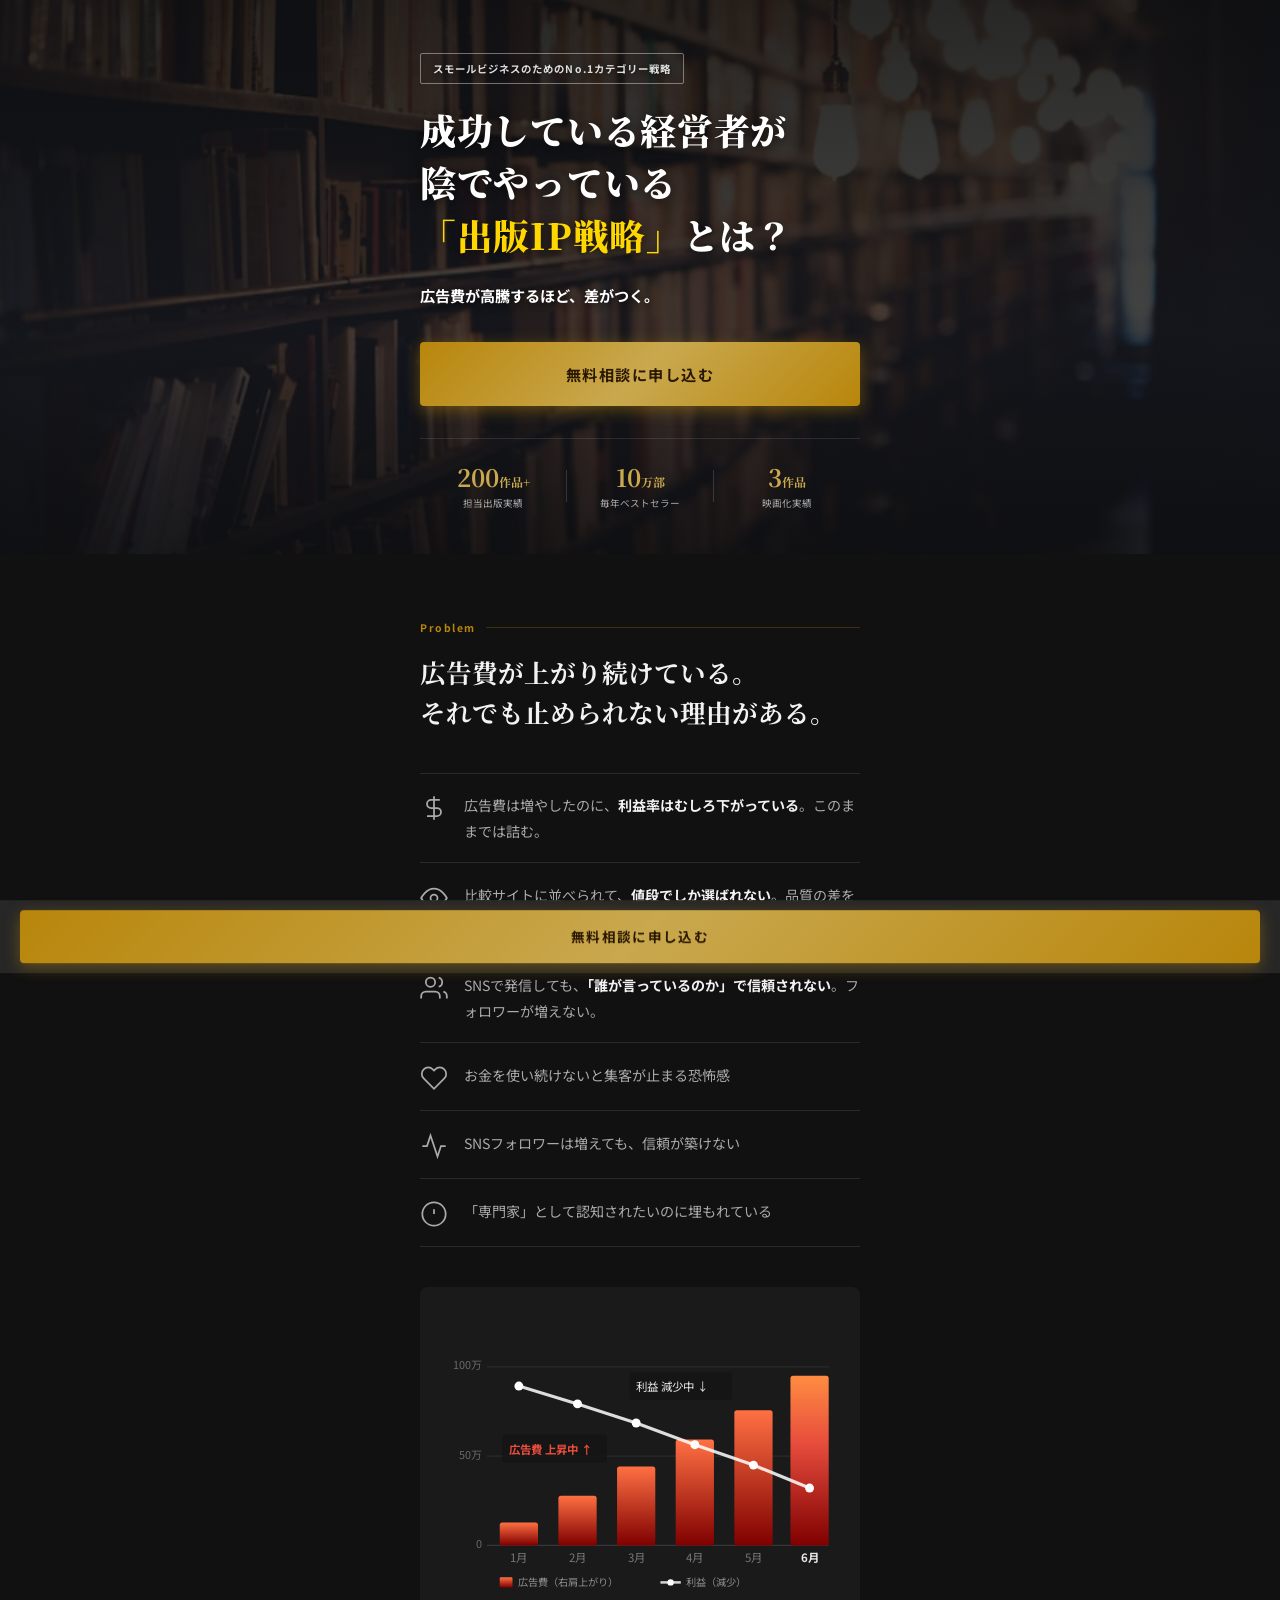
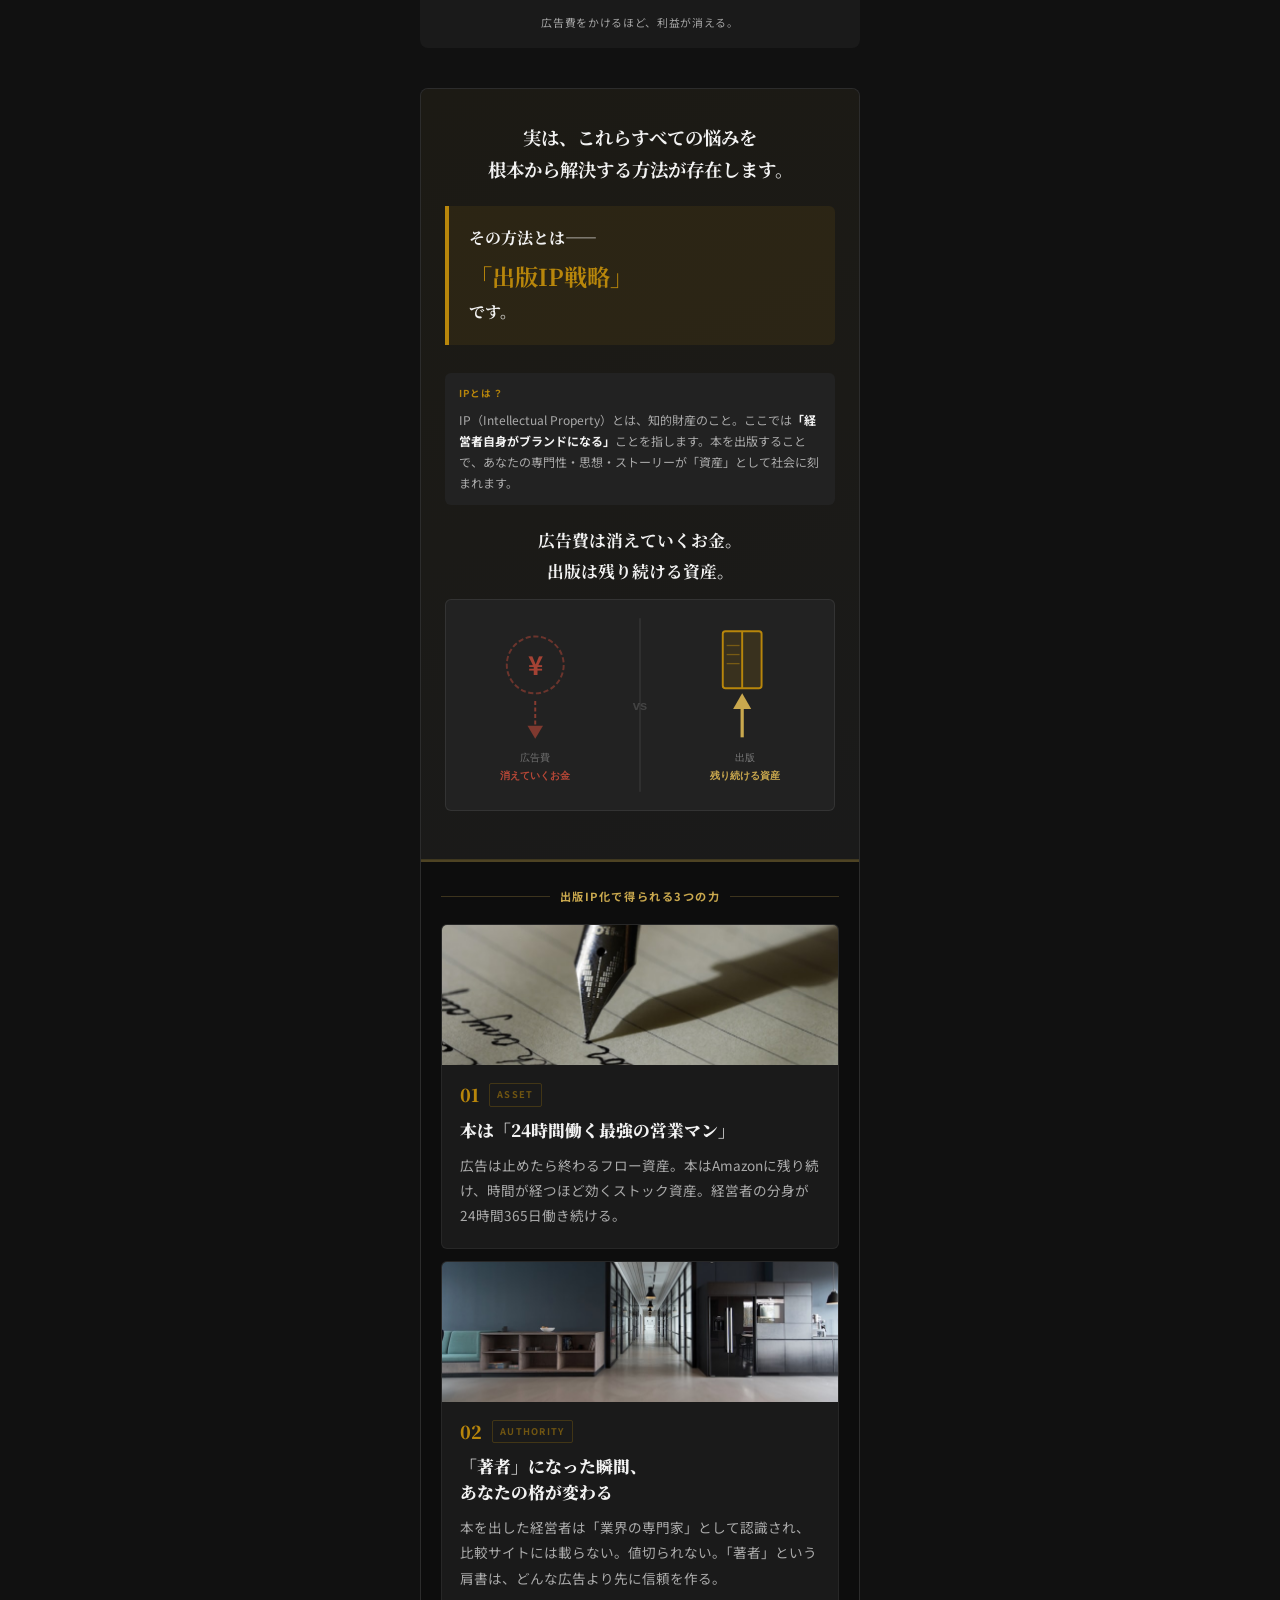
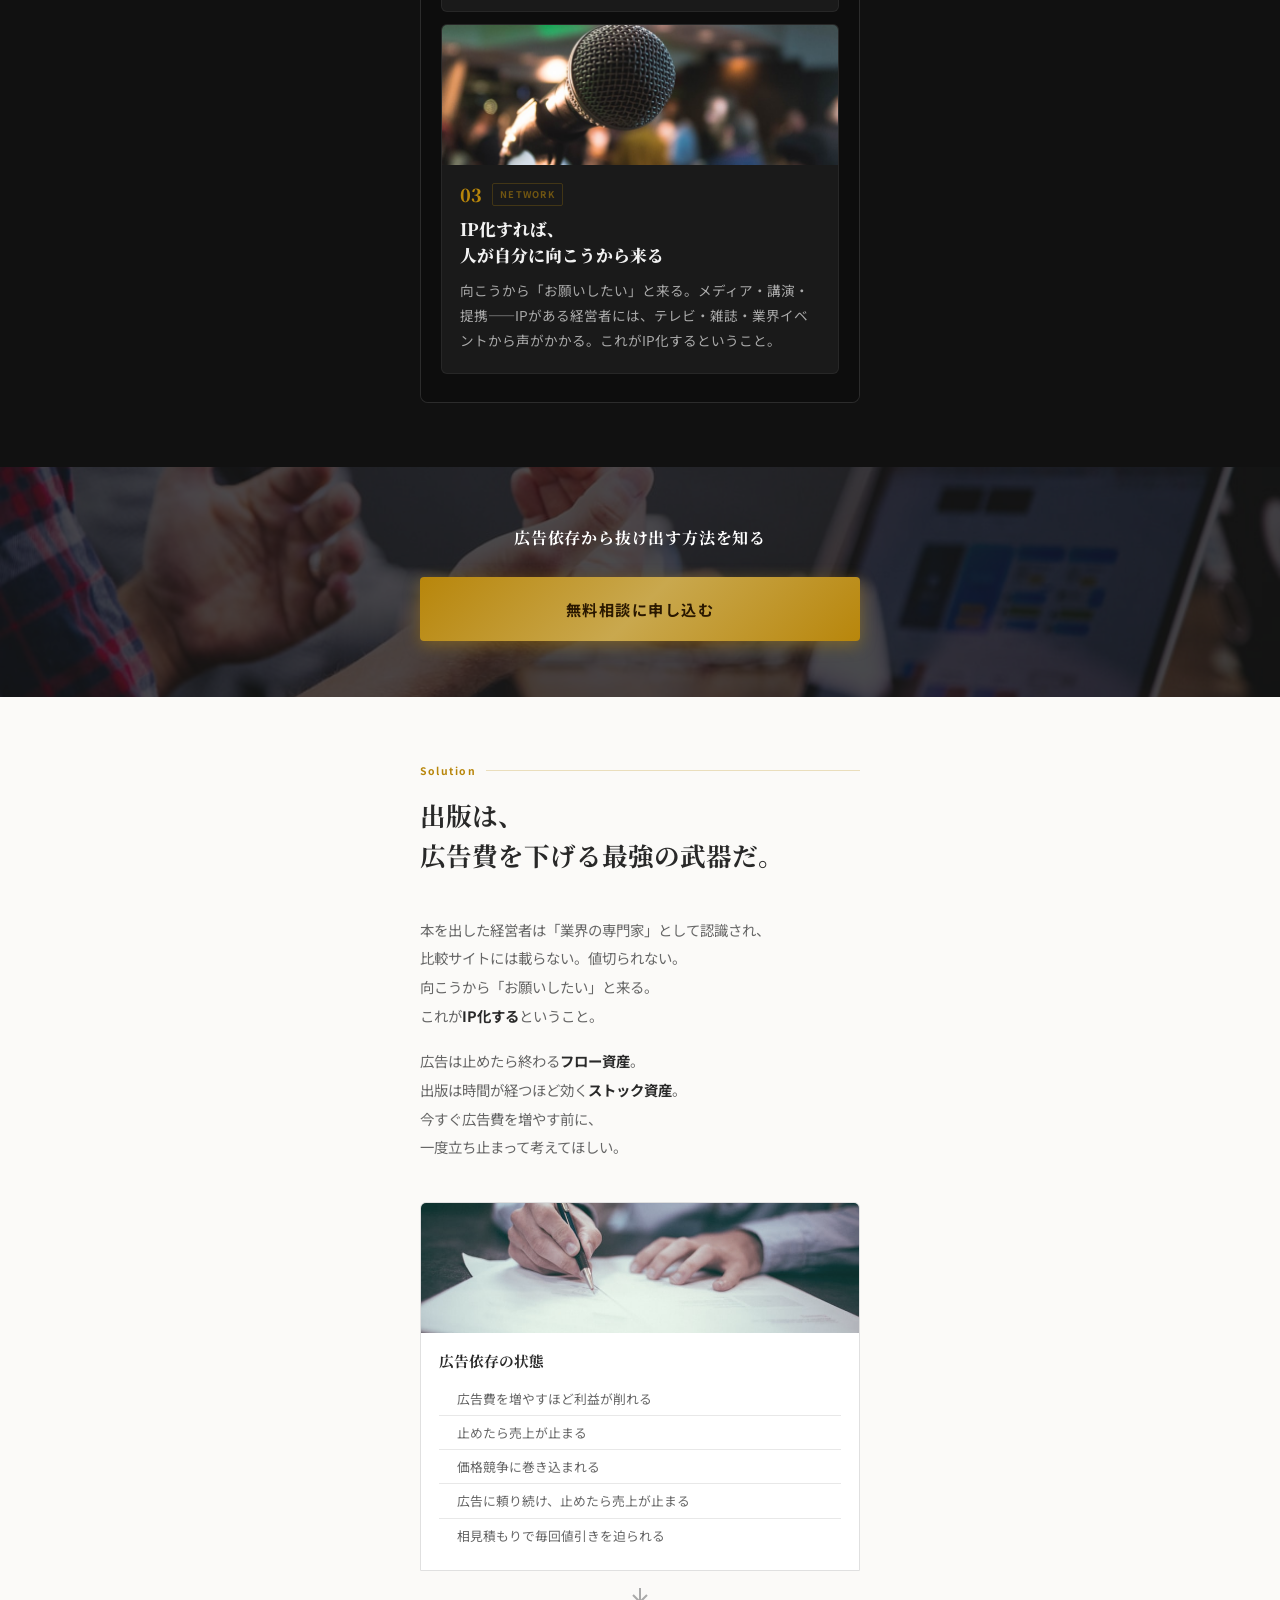
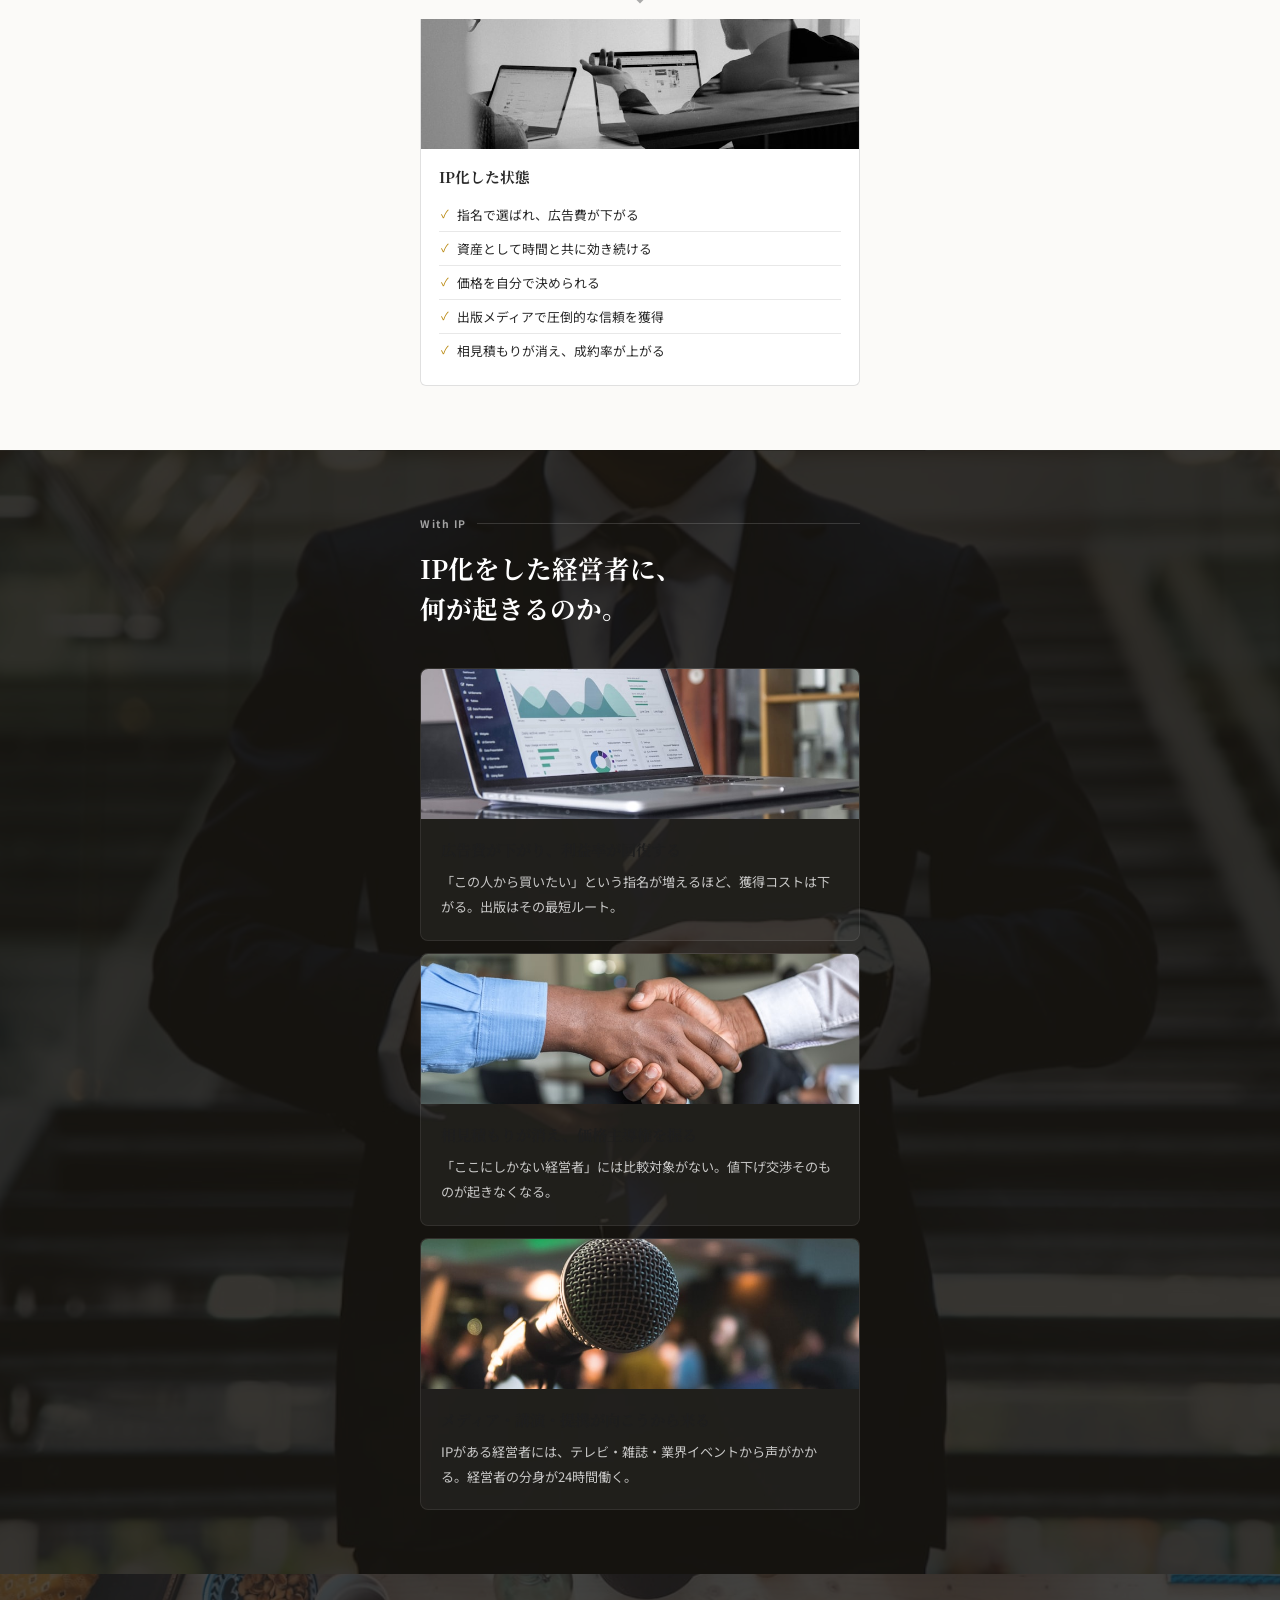
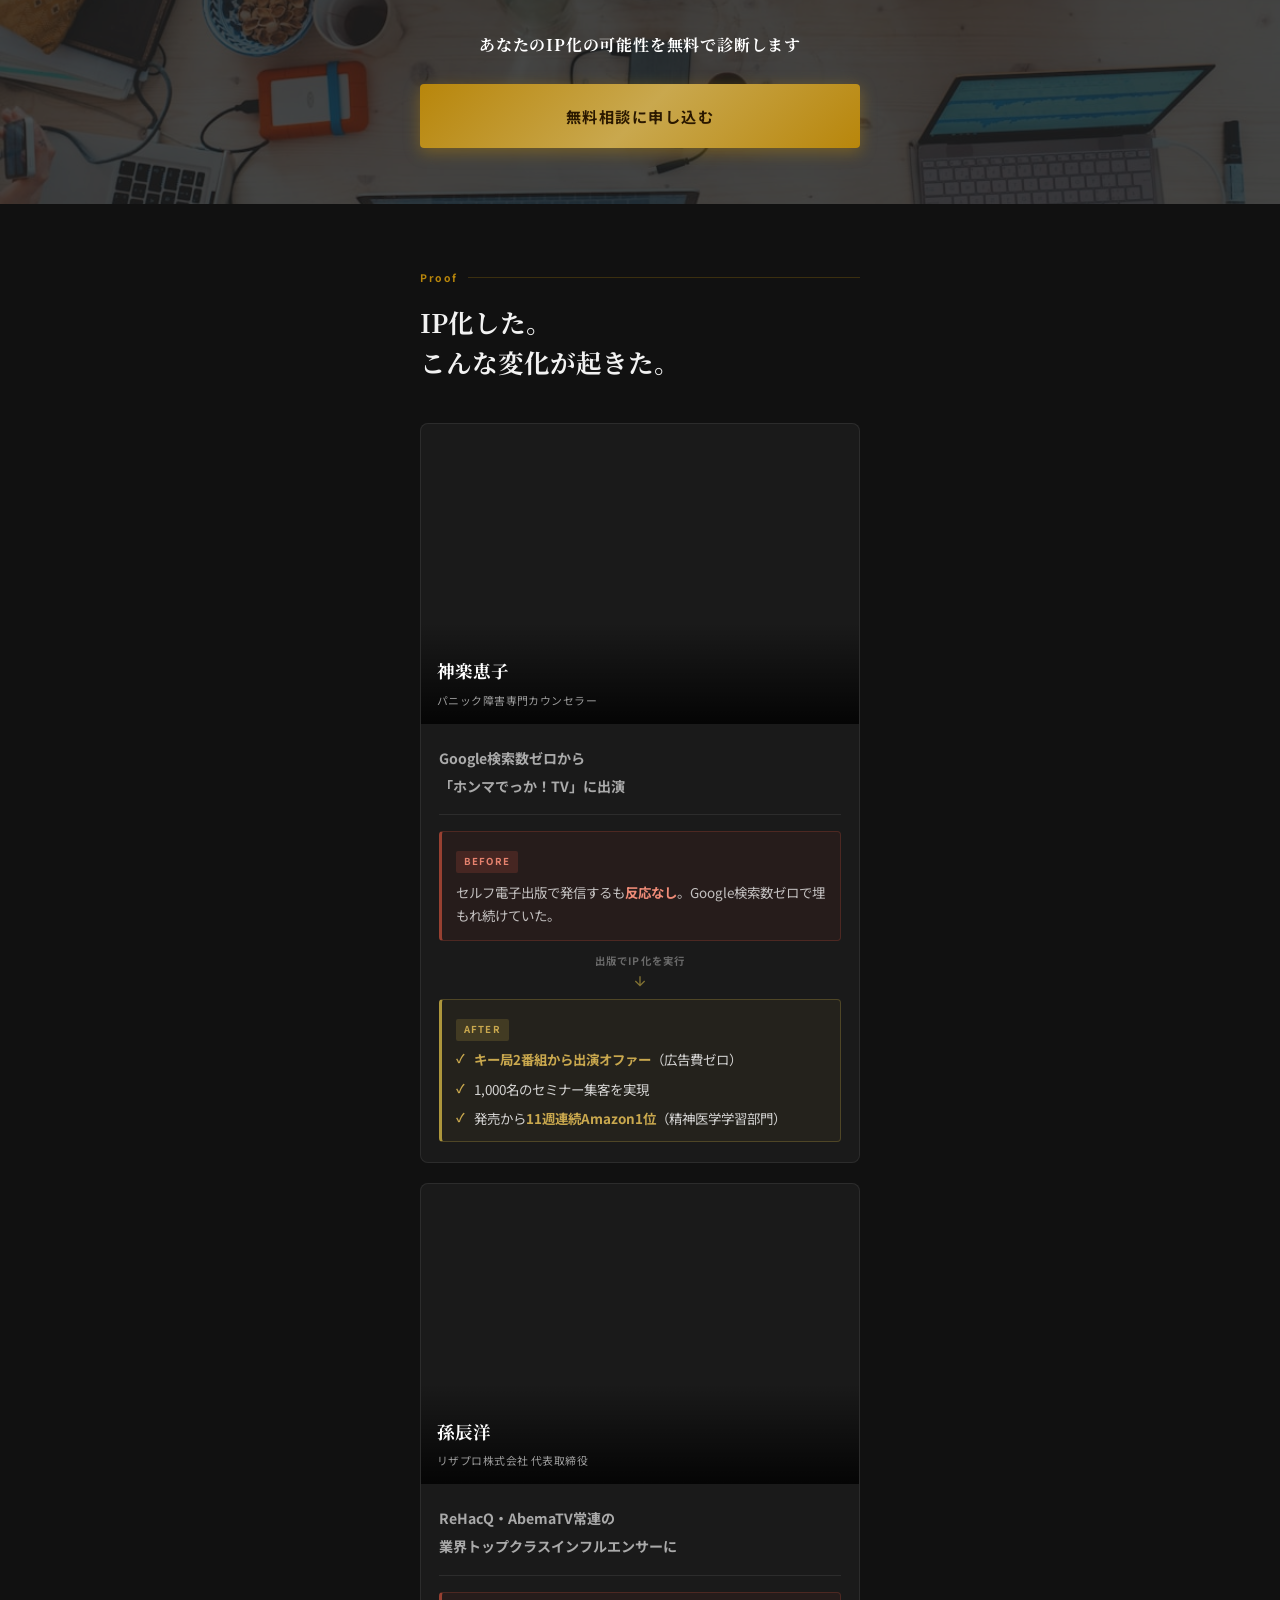
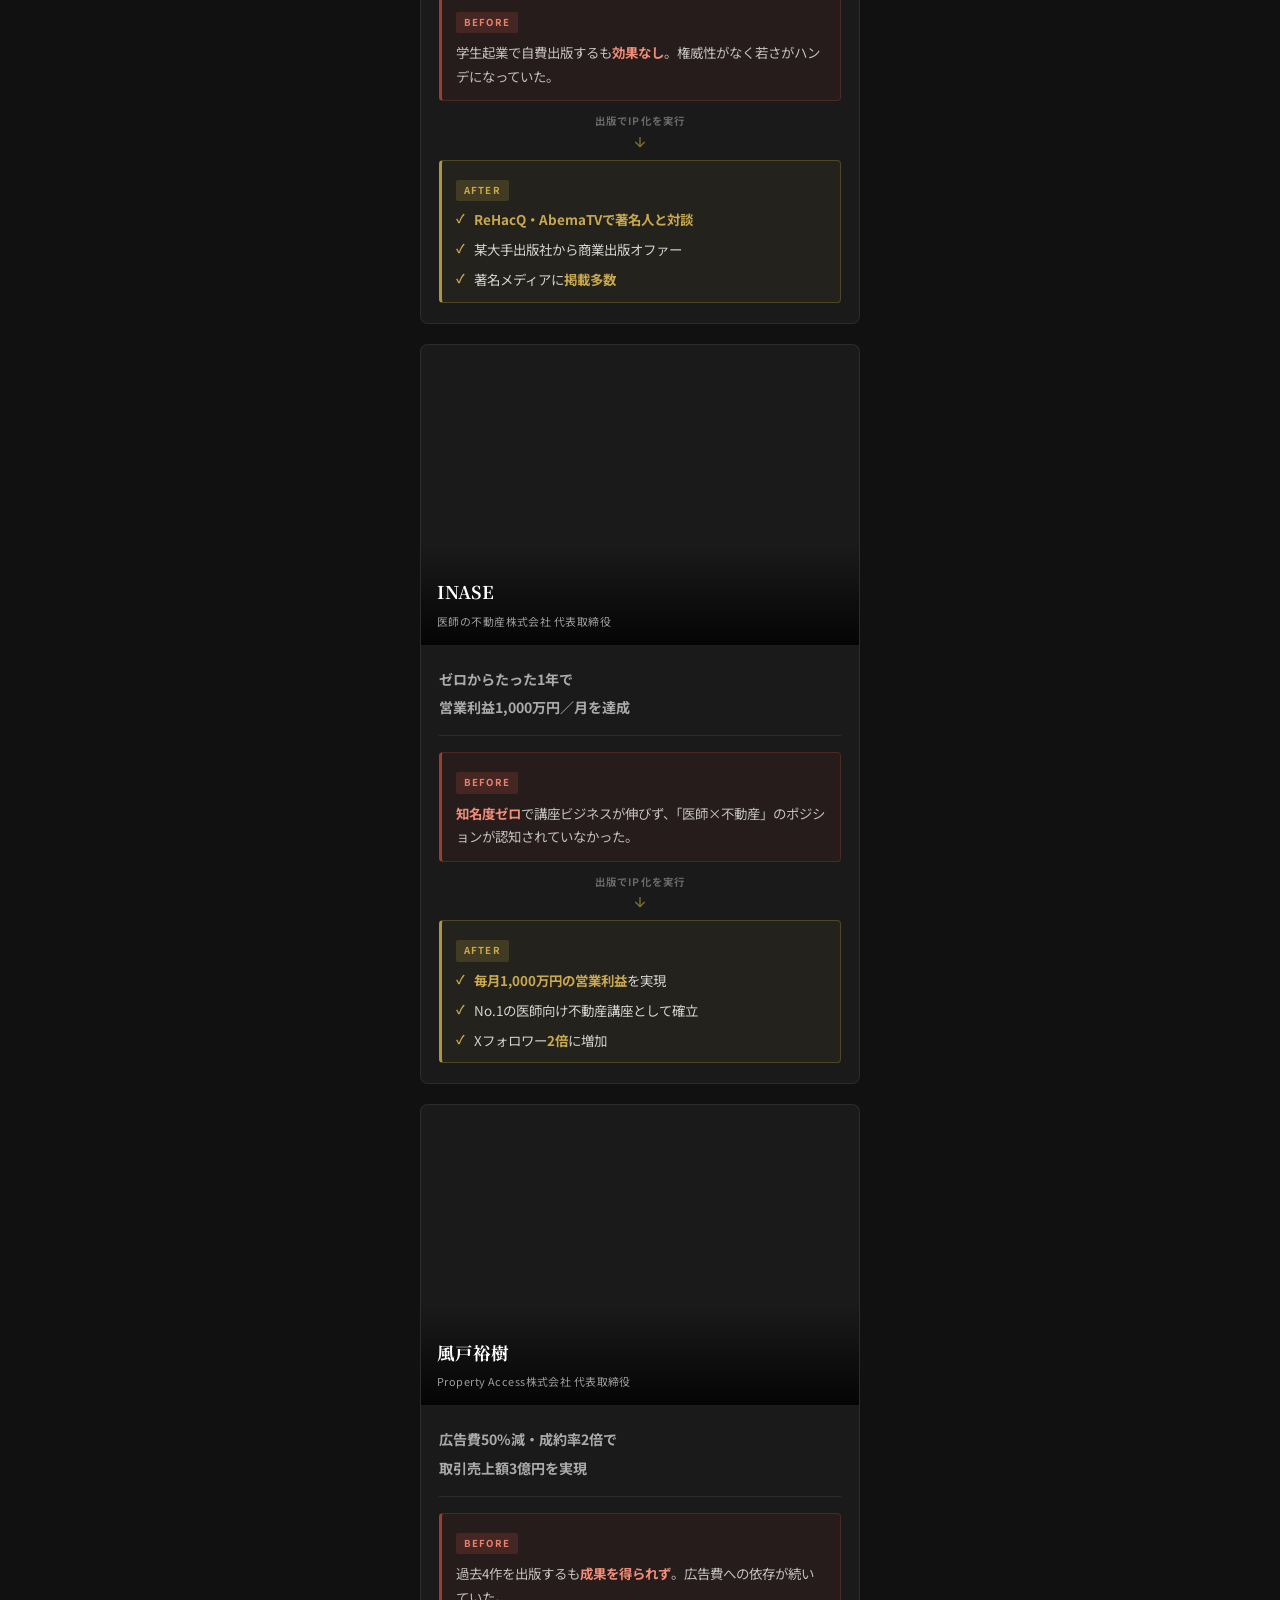
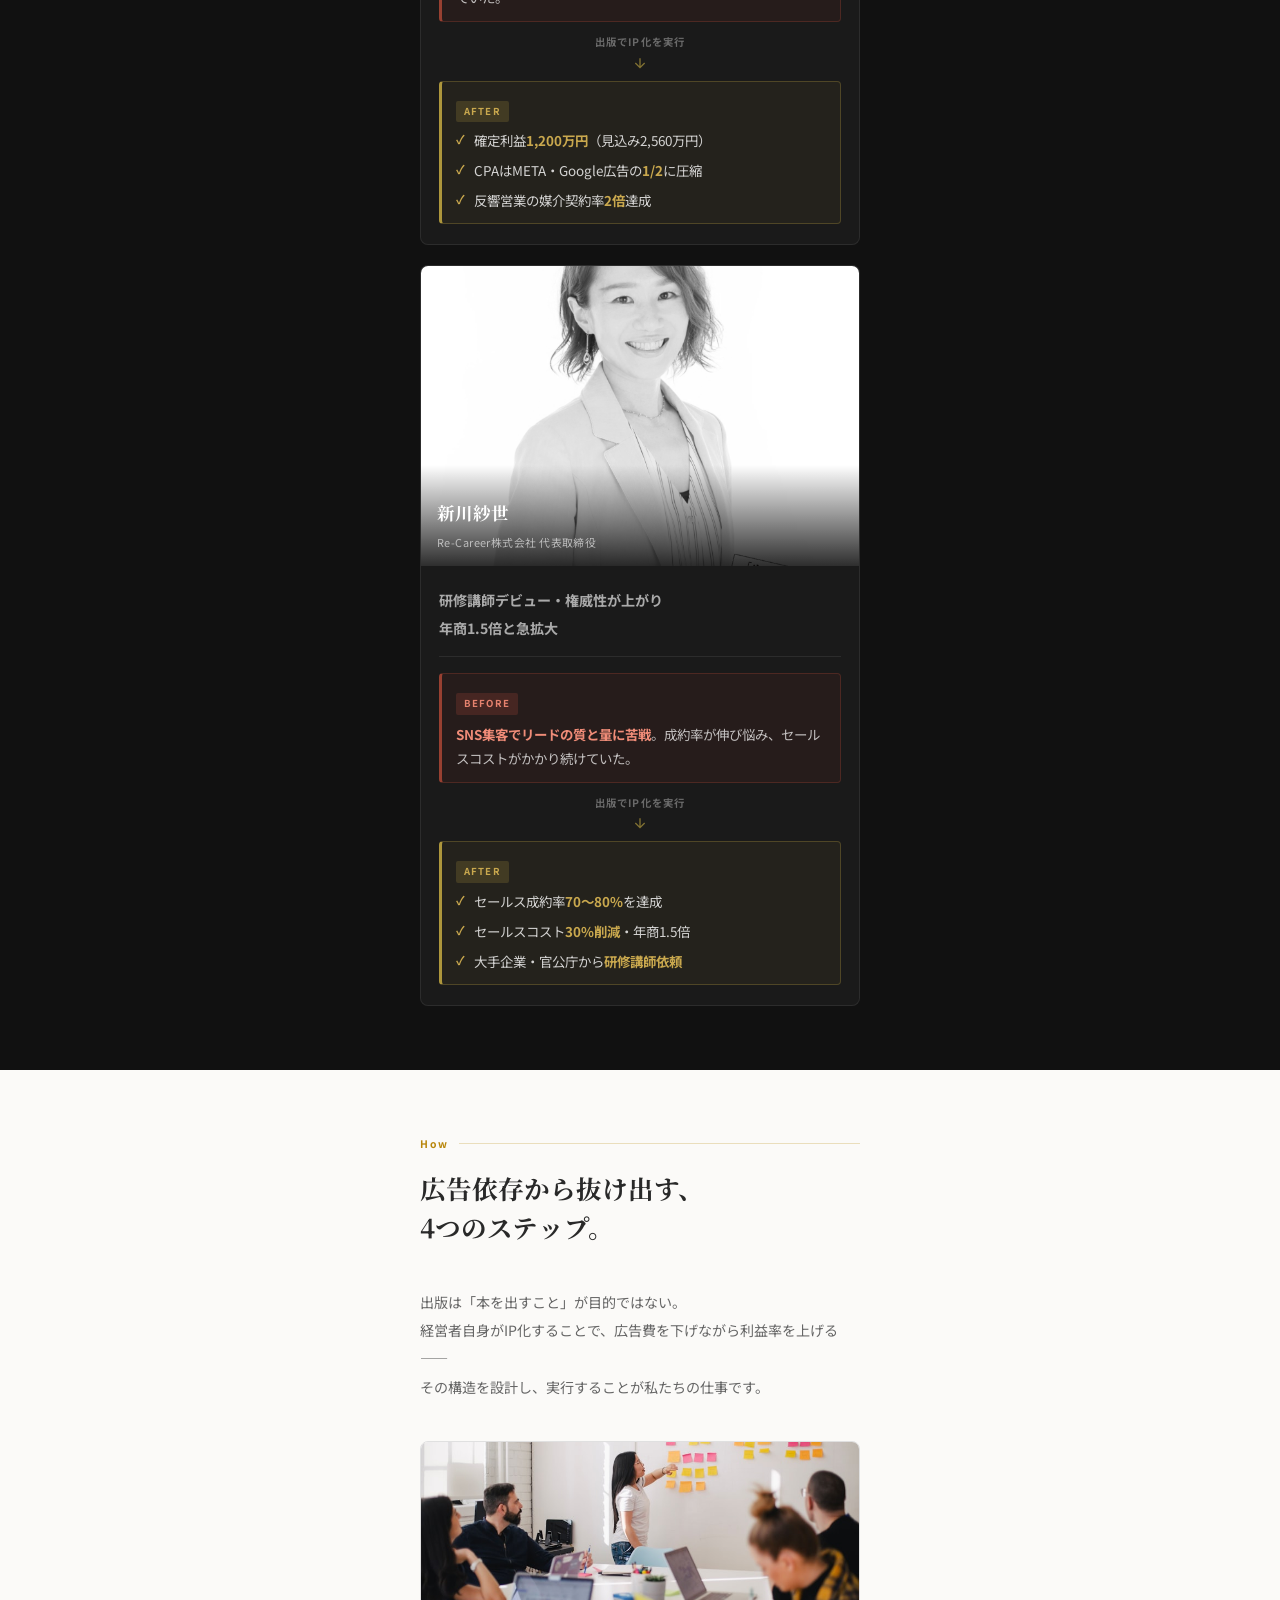
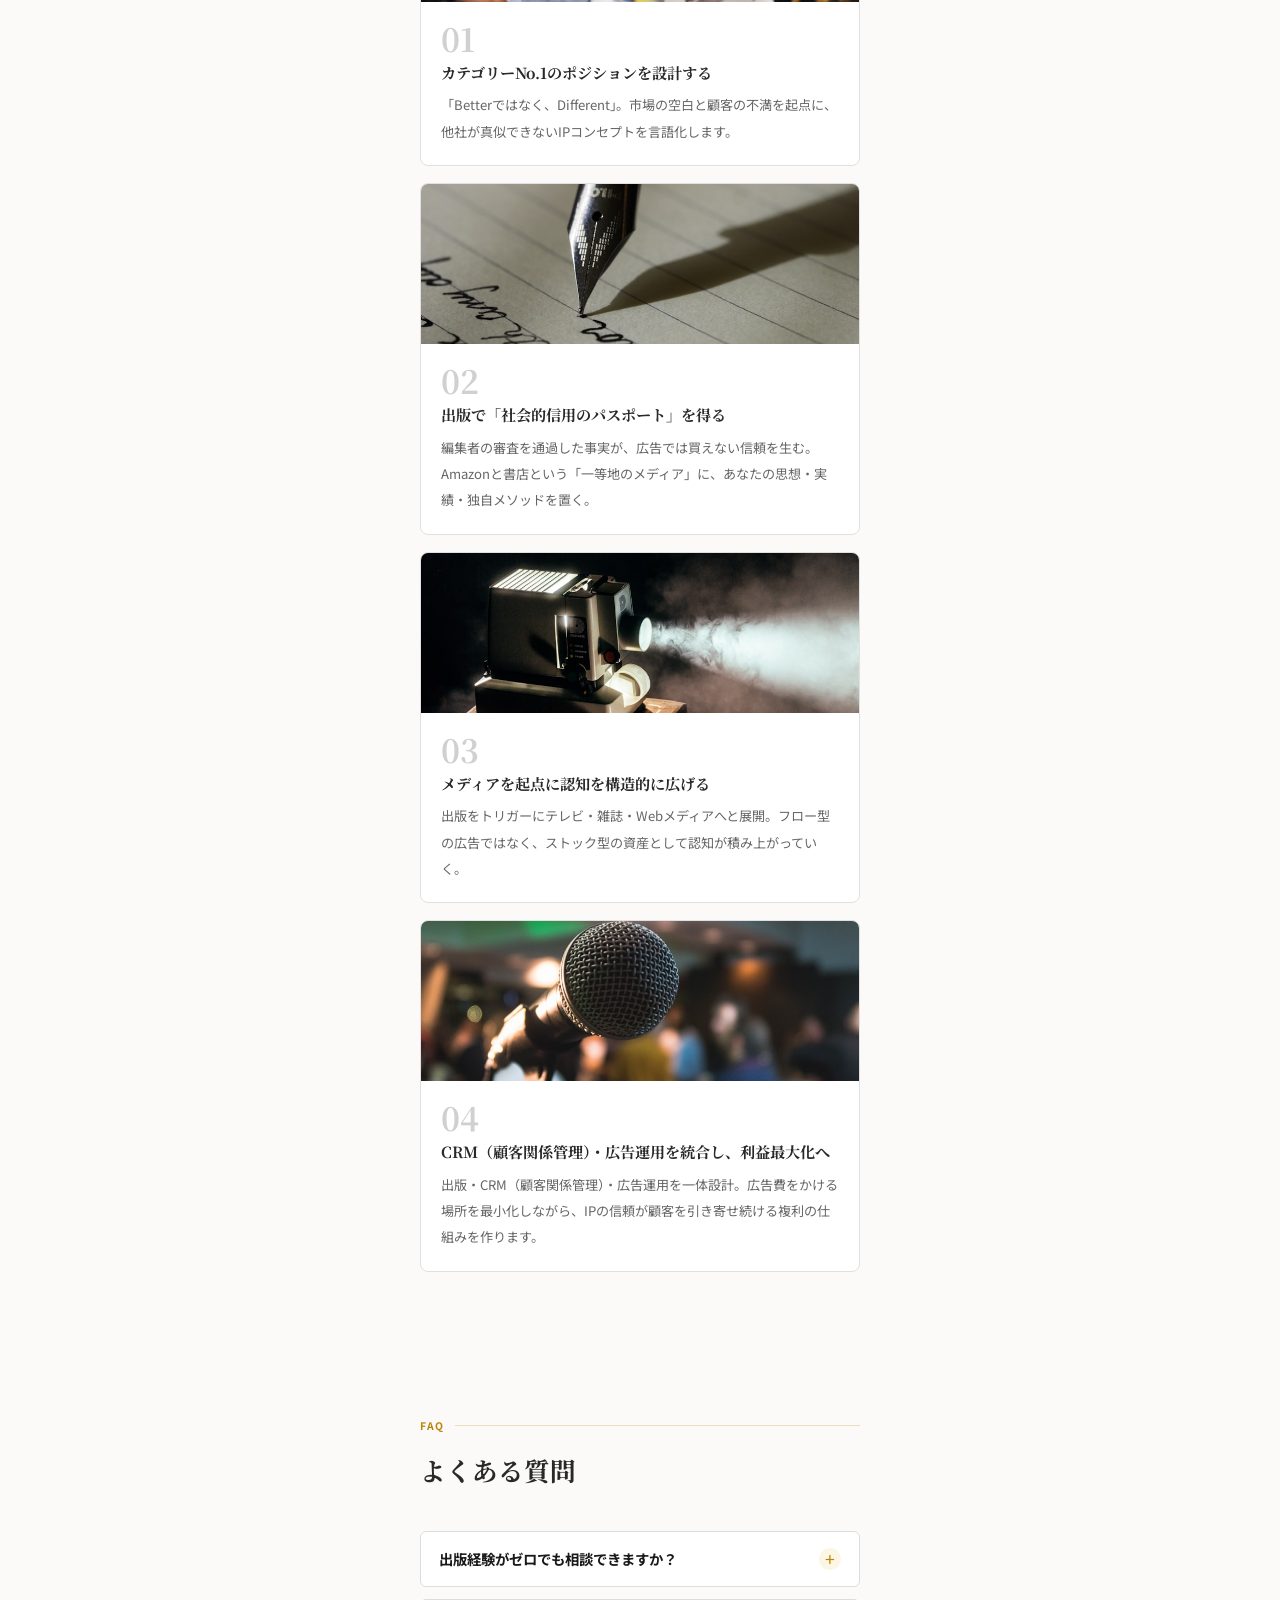
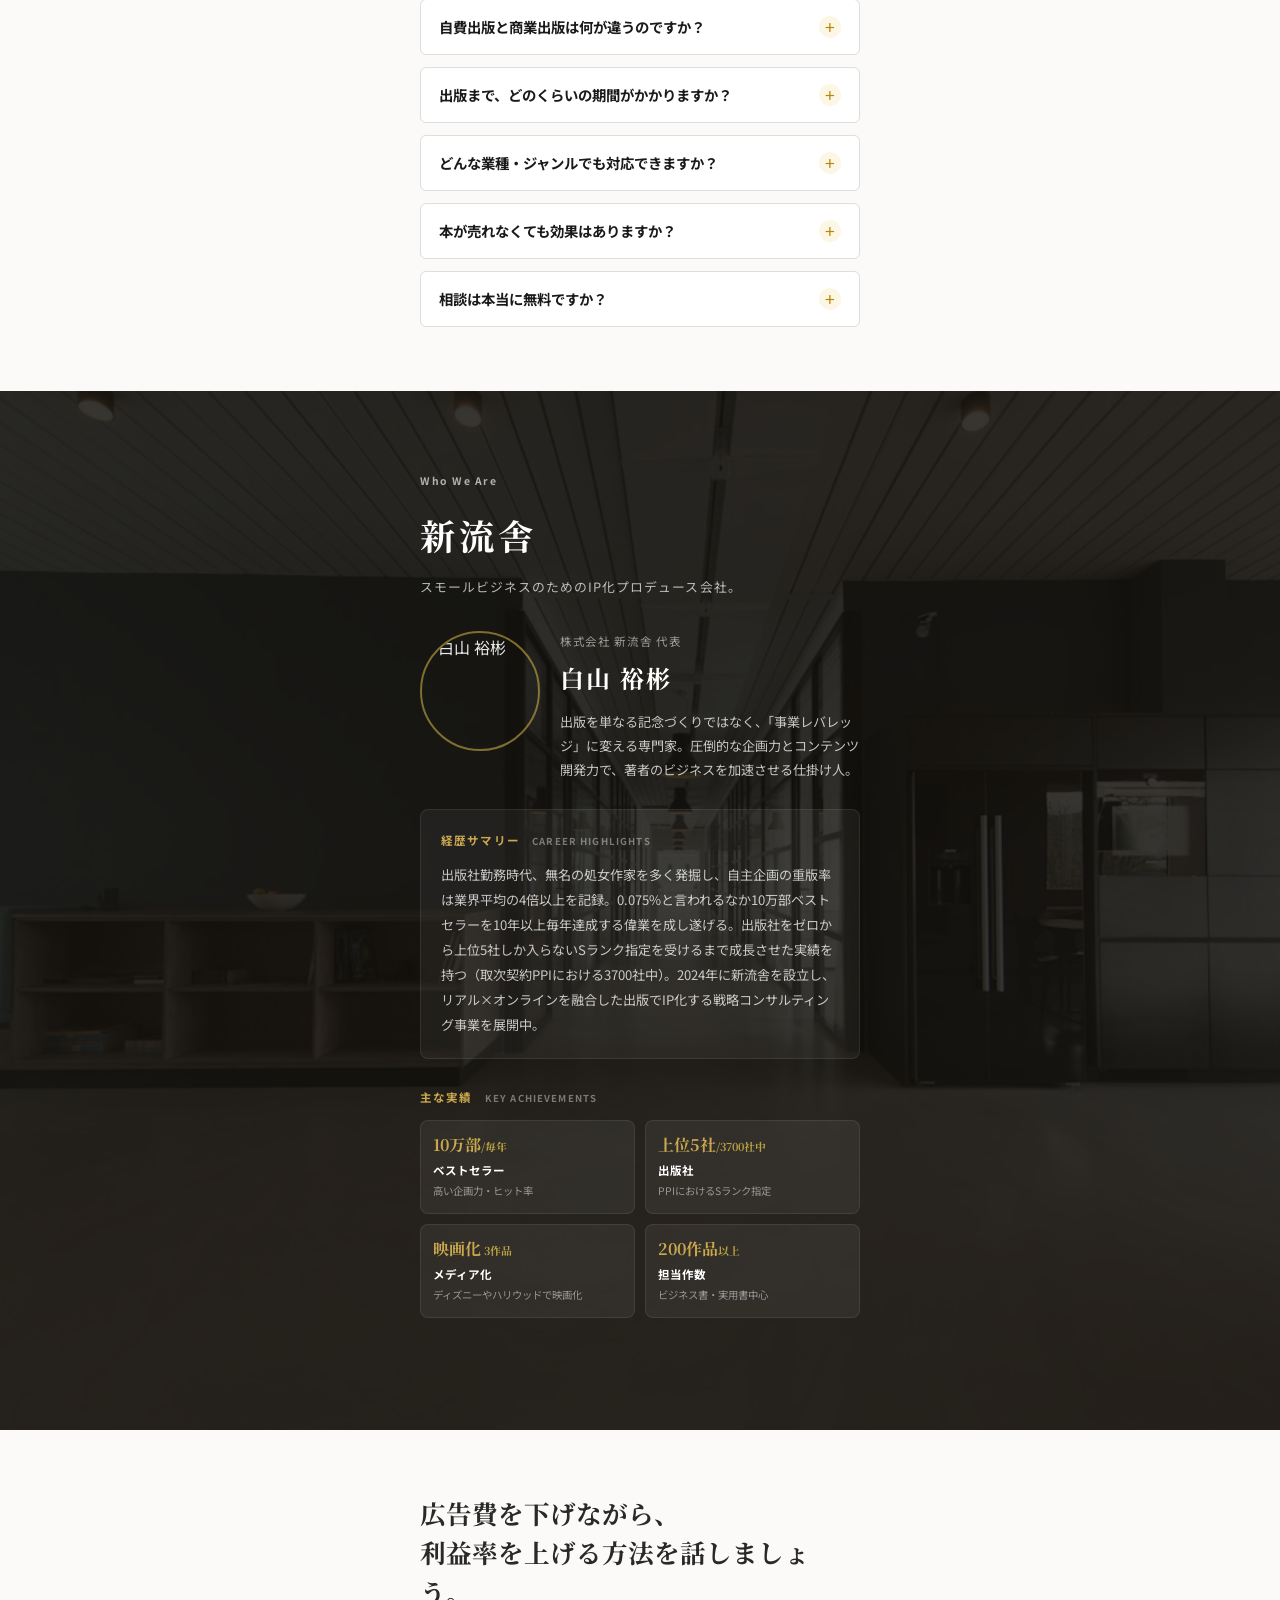
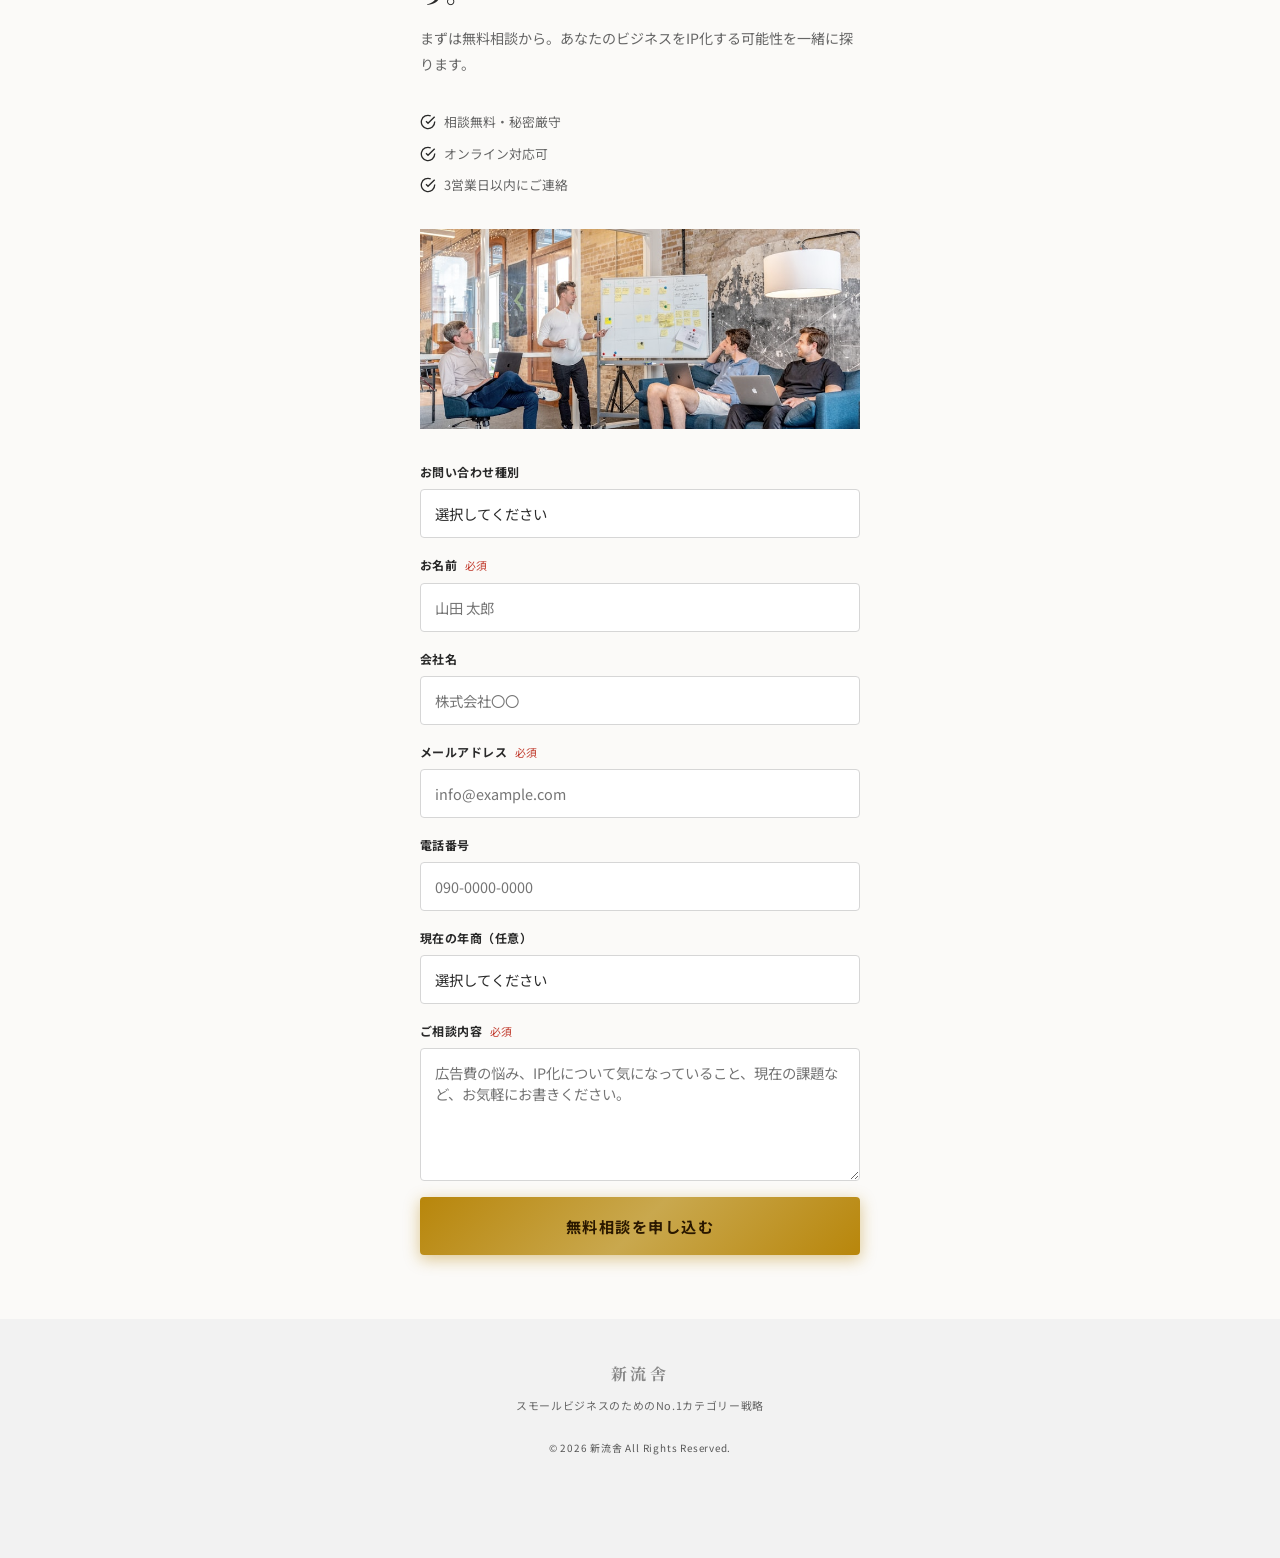
==== v1/index.html @ d8cc9d32 "Fix v1: add as regular files instead of submodule Co-Authored-By: Claude Sonnet 4.6 <noreply@anthrop" ====
<!DOCTYPE html>
<html lang="ja">
<head>
  <meta charset="UTF-8">
  <meta name="viewport" content="width=device-width, initial-scale=1.0">
  <title>広告費に頼らない経営へ。出版でNo.1ポジションを作る。 | 新流舎</title>
  <meta name="description" content="広告費高騰に苦しむ経営者が「指名買い」される仕組みを、出版を起点に構築します。">
  <meta property="og:title" content="広告費をかけるほど、利益が消える。その構造を変える方法があります。">
  <meta property="og:description" content="経営者がIP化すれば、広告に頼らず指名買いされる。出版を起点に広告費を下げながら利益率を上げる方法。">
  <meta property="og:type" content="website">
  <meta property="og:image" content="images/og-image.jpg">
  <meta name="twitter:card" content="summary_large_image">
  <meta name="twitter:title" content="広告費をかけるほど、利益が消える。その構造を変える方法があります。">
  <meta name="twitter:description" content="経営者がIP化すれば、広告に頼らず指名買いされる。出版を起点に広告費を下げながら利益率を上げる方法。">
  <meta name="twitter:image" content="images/og-image.jpg">
  <link rel="icon" type="image/svg+xml" href="favicon.svg">
  <link rel="preconnect" href="https://fonts.googleapis.com">
  <link rel="preconnect" href="https://fonts.gstatic.com" crossorigin>
  <link href="https://fonts.googleapis.com/css2?family=Noto+Serif+JP:wght@400;700;900&family=Noto+Sans+JP:wght@400;500;700&display=swap" rel="stylesheet">
  <link rel="stylesheet" href="style.css">
</head>
<body>

  <!-- ヒーロー -->
  <section class="hero">
    <div class="hero-bg" style="background-image: url('images/hero-side.jpg');"></div>
    <div class="hero-overlay"></div>
    <div class="hero-body">
      <p class="hero-badge">スモールビジネスのためのNo.1カテゴリー戦略</p>
      <h1 class="hero-title">
        成功している経営者が<br>
        陰でやっている<br>
        <span class="hero-accent">「出版IP戦略」</span>とは？
      </h1>
      <p class="hero-sub">
        <span class="hero-sub-accent">広告費が高騰するほど、差がつく。</span>
      </p>
      <a href="#contact" class="btn-cta">無料相談に申し込む</a>
      <div class="hero-stats">
        <div class="hero-stat">
          <span class="hero-stat-num">200<small>作品+</small></span>
          <span class="hero-stat-label">担当出版実績</span>
        </div>
        <div class="hero-stat-divider"></div>
        <div class="hero-stat">
          <span class="hero-stat-num">10<small>万部</small></span>
          <span class="hero-stat-label">毎年ベストセラー</span>
        </div>
        <div class="hero-stat-divider"></div>
        <div class="hero-stat">
          <span class="hero-stat-num">3<small>作品</small></span>
          <span class="hero-stat-label">映画化実績</span>
        </div>
      </div>
    </div>
  </section>

  <!-- 課題 -->
  <section class="section" id="problem">
    <div class="container">
      <p class="section-label">Problem</p>
      <h2 class="section-title">広告費が上がり続けている。<br>それでも止められない理由がある。</h2>
      <div class="problem-list">
        <div class="problem-item">
          <svg width="28" height="28" viewBox="0 0 24 24" fill="none" stroke="currentColor" stroke-width="1.5"><path d="M12 2v20M17 5H9.5a3.5 3.5 0 000 7h5a3.5 3.5 0 010 7H6"/></svg>
          <p>広告費は増やしたのに、<strong>利益率はむしろ下がっている</strong>。このままでは詰む。</p>
        </div>
        <div class="problem-item">
          <svg width="28" height="28" viewBox="0 0 24 24" fill="none" stroke="currentColor" stroke-width="1.5"><path d="M1 12s4-8 11-8 11 8 11 8-4 8-11 8-11-8-11-8z"/><circle cx="12" cy="12" r="3"/></svg>
          <p>比較サイトに並べられて、<strong>値段でしか選ばれない</strong>。品質の差を伝えられない。</p>
        </div>
        <div class="problem-item">
          <svg width="28" height="28" viewBox="0 0 24 24" fill="none" stroke="currentColor" stroke-width="1.5"><path d="M17 21v-2a4 4 0 00-4-4H5a4 4 0 00-4 4v2"/><circle cx="9" cy="7" r="4"/><path d="M23 21v-2a4 4 0 00-3-3.87M16 3.13a4 4 0 010 7.75"/></svg>
          <p>SNSで発信しても、<strong>「誰が言っているのか」で信頼されない</strong>。フォロワーが増えない。</p>
        </div>
        <div class="problem-item">
          <svg width="28" height="28" viewBox="0 0 24 24" fill="none" stroke="currentColor" stroke-width="1.5"><path d="M20.84 4.61a5.5 5.5 0 00-7.78 0L12 5.67l-1.06-1.06a5.5 5.5 0 00-7.78 7.78l1.06 1.06L12 21.23l7.78-7.78 1.06-1.06a5.5 5.5 0 000-7.78z"/></svg>
          <p>お金を使い続けないと集客が止まる恐怖感</p>
        </div>
        <div class="problem-item">
          <svg width="28" height="28" viewBox="0 0 24 24" fill="none" stroke="currentColor" stroke-width="1.5"><polyline points="22 12 18 12 15 21 9 3 6 12 2 12"/></svg>
          <p>SNSフォロワーは増えても、信頼が築けない</p>
        </div>
        <div class="problem-item">
          <svg width="28" height="28" viewBox="0 0 24 24" fill="none" stroke="currentColor" stroke-width="1.5"><circle cx="12" cy="12" r="10"/><line x1="12" y1="8" x2="12" y2="12"/><line x1="12" y1="16" x2="12.01" y2="16"/></svg>
          <p>「専門家」として認知されたいのに埋もれている</p>
        </div>
      </div>

      <!-- バーグラフ（広告費↑ × 利益↓） -->
      <div class="chart-wrap">
        <svg class="chart-svg" viewBox="0 0 320 230" xmlns="http://www.w3.org/2000/svg">
          <defs>
            <linearGradient id="barG" x1="0" y1="0" x2="0" y2="1">
              <stop offset="0%" stop-color="#ff7043"/>
              <stop offset="100%" stop-color="#7f0000"/>
            </linearGradient>
            <linearGradient id="barGpeak" x1="0" y1="0" x2="0" y2="1">
              <stop offset="0%" stop-color="#ff8c42"/>
              <stop offset="40%" stop-color="#e74c3c"/>
              <stop offset="100%" stop-color="#7f0000"/>
            </linearGradient>
            <linearGradient id="flame1" x1="0.5" y1="1" x2="0.5" y2="0">
              <stop offset="0%" stop-color="#CC2200"/>
              <stop offset="50%" stop-color="#FF6600"/>
              <stop offset="100%" stop-color="#FFD700"/>
            </linearGradient>
            <linearGradient id="flame2" x1="0.5" y1="1" x2="0.5" y2="0">
              <stop offset="0%" stop-color="#FF6600"/>
              <stop offset="100%" stop-color="#FFF176"/>
            </linearGradient>
            <marker id="arrowUp" markerWidth="8" markerHeight="8" refX="4" refY="8" orient="auto">
              <path d="M0,8 L4,0 L8,8 Z" fill="#e74c3c"/>
            </marker>
            <marker id="arrowDown" markerWidth="8" markerHeight="8" refX="4" refY="0" orient="auto">
              <path d="M0,0 L4,8 L8,0 Z" fill="rgba(255,255,255,0.85)"/>
            </marker>
          </defs>

          <!-- Y軸ラベル -->
          <text x="36" y="49" text-anchor="end" fill="rgba(255,255,255,0.35)" font-size="8.5">100万</text>
          <text x="36" y="119" text-anchor="end" fill="rgba(255,255,255,0.35)" font-size="8.5">50万</text>
          <text x="36" y="189" text-anchor="end" fill="rgba(255,255,255,0.35)" font-size="8.5">0</text>

          <!-- グリッド線 -->
          <line x1="40" y1="47" x2="308" y2="47" stroke="rgba(255,255,255,0.07)" stroke-width="1"/>
          <line x1="40" y1="117" x2="308" y2="117" stroke="rgba(255,255,255,0.07)" stroke-width="1"/>
          <line x1="40" y1="187" x2="308" y2="187" stroke="rgba(255,255,255,0.12)" stroke-width="1"/>

          <!-- 棒グラフ（広告費・右肩上がり） bar底=187、高さ140 -->
          <!-- 1月: h=18 top=169 -->
          <rect x="50" y="169" width="30" height="18" fill="url(#barG)" rx="2"/>
          <!-- 2月: h=39 top=148 -->
          <rect x="96" y="148" width="30" height="39" fill="url(#barG)" rx="2"/>
          <!-- 3月: h=62 top=125 -->
          <rect x="142" y="125" width="30" height="62" fill="url(#barG)" rx="2"/>
          <!-- 4月: h=83 top=104 -->
          <rect x="188" y="104" width="30" height="83" fill="url(#barG)" rx="2"/>
          <!-- 5月: h=106 top=81 -->
          <rect x="234" y="81" width="30" height="106" fill="url(#barG)" rx="2"/>
          <!-- 6月: h=133 top=54 -->
          <rect x="278" y="54" width="30" height="133" fill="url(#barGpeak)" rx="2"/>

          <!-- 利益折れ線（右肩下がり） -->
          <polyline
            points="65,62 111,76 157,91 203,108 249,124 293,142"
            fill="none" stroke="rgba(255,255,255,0.85)" stroke-width="2.5"
            stroke-linecap="round" stroke-linejoin="round"/>
          <!-- ドット -->
          <circle cx="65"  cy="62"  r="3.5" fill="white"/>
          <circle cx="111" cy="76"  r="3.5" fill="white"/>
          <circle cx="157" cy="91"  r="3.5" fill="white"/>
          <circle cx="203" cy="108" r="3.5" fill="white"/>
          <circle cx="249" cy="124" r="3.5" fill="white"/>
          <circle cx="293" cy="142" r="3.5" fill="white"/>

          <!-- 月ラベル -->
          <text x="65"  y="200" text-anchor="middle" fill="rgba(255,255,255,0.4)" font-size="9">1月</text>
          <text x="111" y="200" text-anchor="middle" fill="rgba(255,255,255,0.4)" font-size="9">2月</text>
          <text x="157" y="200" text-anchor="middle" fill="rgba(255,255,255,0.4)" font-size="9">3月</text>
          <text x="203" y="200" text-anchor="middle" fill="rgba(255,255,255,0.4)" font-size="9">4月</text>
          <text x="249" y="200" text-anchor="middle" fill="rgba(255,255,255,0.4)" font-size="9">5月</text>
          <text x="293" y="200" text-anchor="middle" fill="rgba(255,255,255,0.9)" font-size="9" font-weight="bold">6月</text>

          <!-- 広告費ラベル：1月バー右・利益線の下の余白 -->
          <rect x="52" y="100" width="82" height="22" rx="2" fill="rgba(20,20,20,0.85)"/>
          <text x="57" y="115" fill="#e74c3c" font-size="9" font-weight="bold">広告費 上昇中 ↑</text>

          <!-- 利益ラベル：3〜4月バー上方の余白 -->
          <rect x="152" y="51" width="80" height="22" rx="2" fill="rgba(20,20,20,0.85)"/>
          <text x="157" y="66" fill="rgba(255,255,255,0.9)" font-size="9">利益 減少中 ↓</text>

          <!-- レジェンド -->
          <rect x="50" y="212" width="10" height="8" fill="url(#barG)" rx="1"/>
          <text x="64" y="219" fill="rgba(255,255,255,0.5)" font-size="8">広告費（右肩上がり）</text>
          <line x1="176" y1="216" x2="192" y2="216" stroke="rgba(255,255,255,0.8)" stroke-width="2"/>
          <circle cx="184" cy="216" r="2.5" fill="white"/>
          <text x="196" y="219" fill="rgba(255,255,255,0.5)" font-size="8">利益（減少）</text>
        </svg>
        <p class="chart-caption">広告費をかけるほど、利益が消える。</p>
      </div>

      <div class="insight-box">
        <div class="insight-core-block">
        <p class="insight-highlight">
          実は、これらすべての悩みを<br>
          根本から解決する方法が存在します。
        </p>
        <p class="insight-answer">
          その方法とは——<br>
          <strong>「出版IP戦略」</strong>です。
        </p>
        <div class="ip-definition">
          <p class="ip-definition-label">IPとは？</p>
          <p class="ip-definition-text">IP（Intellectual Property）とは、知的財産のこと。ここでは<strong>「経営者自身がブランドになる」</strong>ことを指します。本を出版することで、あなたの専門性・思想・ストーリーが「資産」として社会に刻まれます。</p>
        </div>

        <p class="asset-contrast-text">
          広告費は消えていくお金。<br>出版は残り続ける資産。
        </p>

        <div class="asset-diagram">
          <svg viewBox="0 0 300 150" xmlns="http://www.w3.org/2000/svg">
            <!-- 仕切り線 -->
            <line x1="150" y1="8" x2="150" y2="142" stroke="rgba(255,255,255,0.1)" stroke-width="1"/>

            <!-- 左：広告費 -->
            <circle cx="69" cy="44" r="22" fill="none" stroke="rgba(220,80,60,0.4)" stroke-width="1.5" stroke-dasharray="4 2"/>
            <text x="69" y="52" text-anchor="middle" fill="rgba(220,80,60,0.7)" font-size="20" font-weight="bold">¥</text>
            <line x1="69" y1="72" x2="69" y2="92" stroke="rgba(220,80,60,0.55)" stroke-width="1.5" stroke-dasharray="3 2"/>
            <polygon points="69,101 63,91 75,91" fill="rgba(220,80,60,0.5)"/>
            <text x="69" y="118" text-anchor="middle" fill="rgba(255,255,255,0.35)" font-size="8" font-family="sans-serif">広告費</text>
            <text x="69" y="132" text-anchor="middle" fill="rgba(220,80,60,0.8)" font-size="8" font-weight="bold" font-family="sans-serif">消えていくお金</text>

            <!-- 右：出版 -->
            <rect x="214" y="18" width="30" height="44" rx="2" fill="rgba(184,134,11,0.15)" stroke="#b8860b" stroke-width="1.5"/>
            <line x1="229" y1="18" x2="229" y2="62" stroke="#b8860b" stroke-width="1.5"/>
            <line x1="217" y1="29" x2="227" y2="29" stroke="#b8860b" stroke-width="1" opacity="0.5"/>
            <line x1="217" y1="36" x2="227" y2="36" stroke="#b8860b" stroke-width="1" opacity="0.5"/>
            <line x1="217" y1="43" x2="227" y2="43" stroke="#b8860b" stroke-width="1" opacity="0.5"/>
            <line x1="229" y1="100" x2="229" y2="76" stroke="#c9a84e" stroke-width="2.5"/>
            <polygon points="229,66 222,78 236,78" fill="#c9a84e"/>
            <text x="231" y="118" text-anchor="middle" fill="rgba(255,255,255,0.4)" font-size="8" font-family="sans-serif">出版</text>
            <text x="231" y="132" text-anchor="middle" fill="#c9a84e" font-size="8" font-weight="bold" font-family="sans-serif">残り続ける資産</text>

            <!-- VS -->
            <text x="150" y="79" text-anchor="middle" fill="rgba(255,255,255,0.15)" font-size="10" font-weight="bold" font-family="sans-serif">vs</text>
          </svg>
        </div>
        </div><!-- /insight-core-block -->

        <!-- ASSET / AUTHORITY / NETWORK -->
        <div class="ip-benefits-wrap">
          <p class="ip-benefits-label">出版IP化で得られる3つの力</p>
        <div class="ip-benefits">

          <div class="ip-benefit-item">
            <div class="ip-benefit-img" style="background-image: url('images/book-writing.jpg');"></div>
            <div class="ip-benefit-body">
              <div class="ip-benefit-header">
                <span class="ip-benefit-num">01</span>
                <span class="ip-benefit-tag">ASSET</span>
              </div>
              <h3 class="ip-benefit-title">本は「24時間働く最強の営業マン」</h3>
              <p class="ip-benefit-text">広告は止めたら終わるフロー資産。本はAmazonに残り続け、時間が経つほど効くストック資産。経営者の分身が24時間365日働き続ける。</p>
            </div>
          </div>

          <div class="ip-benefit-item">
            <div class="ip-benefit-img" style="background-image: url('images/business.jpg');"></div>
            <div class="ip-benefit-body">
              <div class="ip-benefit-header">
                <span class="ip-benefit-num">02</span>
                <span class="ip-benefit-tag">AUTHORITY</span>
              </div>
              <h3 class="ip-benefit-title">「著者」になった瞬間、<br>あなたの格が変わる</h3>
              <p class="ip-benefit-text">本を出した経営者は「業界の専門家」として認識され、比較サイトには載らない。値切られない。「著者」という肩書は、どんな広告より先に信頼を作る。</p>
            </div>
          </div>

          <div class="ip-benefit-item">
            <div class="ip-benefit-img" style="background-image: url('images/stage-speaker.jpg');"></div>
            <div class="ip-benefit-body">
              <div class="ip-benefit-header">
                <span class="ip-benefit-num">03</span>
                <span class="ip-benefit-tag">NETWORK</span>
              </div>
              <h3 class="ip-benefit-title">IP化すれば、<br>人が自分に向こうから来る</h3>
              <p class="ip-benefit-text">向こうから「お願いしたい」と来る。メディア・講演・提携——IPがある経営者には、テレビ・雑誌・業界イベントから声がかかる。これがIP化するということ。</p>
            </div>
          </div>

        </div>
        </div><!-- /ip-benefits-wrap -->
      </div>
    </div>
  </section>

  <!-- 中間CTA -->
  <section class="mid-cta" style="background-image: url('images/cta-bg1.jpg');">
    <div class="mid-cta-overlay"></div>
    <div class="container mid-cta-inner">
      <p class="mid-cta-text">広告依存から抜け出す方法を知る</p>
      <a href="#contact" class="btn-cta">無料相談に申し込む</a>
    </div>
  </section>

  <!-- 解決策 -->
  <section class="section section-light" id="solution">
    <div class="container">
      <p class="section-label">Solution</p>
      <h2 class="section-title">出版は、<br>広告費を下げる最強の武器だ。</h2>
      <div class="solution-text">
<p>本を出した経営者は「業界の専門家」として認識され、<br>比較サイトには載らない。値切られない。<br>向こうから「お願いしたい」と来る。<br>これが<strong>IP化する</strong>ということ。</p>
        <p>広告は止めたら終わる<strong>フロー資産</strong>。<br>出版は時間が経つほど効く<strong>ストック資産</strong>。<br>今すぐ広告費を増やす前に、<br>一度立ち止まって考えてほしい。</p>
      </div>
      <div class="comparison">
        <div class="comparison-col comparison-col-before">
          <div class="comparison-photo" style="background-image: url('images/comparison-before.jpg');"></div>
          <h4>広告依存の状態</h4>
          <ul>
            <li>広告費を増やすほど利益が削れる</li>
            <li>止めたら売上が止まる</li>
            <li>価格競争に巻き込まれる</li>
            <li>広告に頼り続け、止めたら売上が止まる</li>
            <li>相見積もりで毎回値引きを迫られる</li>
          </ul>
        </div>
        <div class="comparison-arrow">
          <svg width="24" height="24" viewBox="0 0 24 24" fill="none" stroke="currentColor" stroke-width="2"><path d="M12 5v14M5 12l7 7 7-7"/></svg>
        </div>
        <div class="comparison-col comparison-col-after">
          <div class="comparison-photo" style="background-image: url('images/comparison-after.jpg');"></div>
          <h4>IP化した状態</h4>
          <ul>
            <li>指名で選ばれ、広告費が下がる</li>
            <li>資産として時間と共に効き続ける</li>
            <li>価格を自分で決められる</li>
            <li>出版メディアで圧倒的な信頼を獲得</li>
            <li>相見積もりが消え、成約率が上がる</li>
          </ul>
        </div>
      </div>
    </div>
  </section>


  <!-- 未来像 -->
  <section class="section section-dark" id="future" style="background-image: url('images/future-bg.jpg');">
    <div class="section-dark-overlay"></div>
    <div class="container">
      <p class="section-label section-label-light">With IP</p>
      <h2 class="section-title section-title-light">IP化をした経営者に、<br>何が起きるのか。</h2>
      <div class="future-list">
        <div class="future-card">
          <div class="future-card-img" style="background-image: url('images/chart-growth.jpg');"></div>
          <div class="future-card-body">
            <h3>広告費が下がり、利益率が回復する</h3>
            <p>「この人から買いたい」という指名が増えるほど、獲得コストは下がる。出版はその最短ルート。</p>
          </div>
        </div>
        <div class="future-card">
          <div class="future-card-img" style="background-image: url('images/handshake.jpg');"></div>
          <div class="future-card-body">
            <h3>相見積もりが消え、価格主導権を握る</h3>
            <p>「ここにしかない経営者」には比較対象がない。値下げ交渉そのものが起きなくなる。</p>
          </div>
        </div>
        <div class="future-card">
          <div class="future-card-img" style="background-image: url('images/stage-speaker.jpg');"></div>
          <div class="future-card-body">
            <h3>メディア・講演・提携が向こうから来る</h3>
            <p>IPがある経営者には、テレビ・雑誌・業界イベントから声がかかる。経営者の分身が24時間働く。</p>
          </div>
        </div>
      </div>
    </div>
  </section>

  <!-- 中間CTA -->
  <section class="mid-cta" style="background-image: url('images/message-bg.jpg');">
    <div class="mid-cta-overlay"></div>
    <div class="container mid-cta-inner">
      <p class="mid-cta-text">あなたのIP化の可能性を無料で診断します</p>
      <a href="#contact" class="btn-cta">無料相談に申し込む</a>
    </div>
  </section>

  <!-- 実例 -->
  <section class="section" id="proof">
    <div class="container">
      <p class="section-label">Proof</p>
      <h2 class="section-title">IP化した。<br>こんな変化が起きた。</h2>

      <!-- Case 1: 神楽恵子 -->
      <div class="proof-card">
        <div class="proof-photo-wrap">
          <div class="proof-photo" style="background-image: url('images/kagura.png');"></div>
          <div class="proof-name">
            <p class="proof-name-text">神楽恵子</p>
            <p class="proof-name-role">パニック障害専門カウンセラー</p>
          </div>
        </div>
        <div class="proof-body">
          <p class="proof-headline">Google検索数ゼロから<br>「ホンマでっか！TV」に出演</p>
          <div class="proof-before-block">
            <span class="proof-ba-tag proof-ba-before">BEFORE</span>
            <p>セルフ電子出版で発信するも<strong>反応なし</strong>。Google検索数ゼロで埋もれ続けていた。</p>
          </div>
          <div class="proof-arrow">
            <span>出版でIP化を実行</span>
            <svg width="16" height="16" viewBox="0 0 24 24" fill="none" stroke="currentColor" stroke-width="2"><path d="M12 5v14M5 12l7 7 7-7"/></svg>
          </div>
          <div class="proof-after-block">
            <span class="proof-ba-tag proof-ba-after">AFTER</span>
            <ul class="proof-after-list">
              <li><strong>キー局2番組から出演オファー</strong>（広告費ゼロ）</li>
              <li>1,000名のセミナー集客を実現</li>
              <li>発売から<strong>11週連続Amazon1位</strong>（精神医学学習部門）</li>
            </ul>
          </div>
        </div>
      </div>

      <!-- Case 2: 孫辰洋 -->
      <div class="proof-card">
        <div class="proof-photo-wrap">
          <div class="proof-photo" style="background-image: url('images/son.png');"></div>
          <div class="proof-name">
            <p class="proof-name-text">孫辰洋</p>
            <p class="proof-name-role">リザプロ株式会社 代表取締役</p>
          </div>
        </div>
        <div class="proof-body">
          <p class="proof-headline">ReHacQ・AbemaTV常連の<br>業界トップクラスインフルエンサーに</p>
          <div class="proof-before-block">
            <span class="proof-ba-tag proof-ba-before">BEFORE</span>
            <p>学生起業で自費出版するも<strong>効果なし</strong>。権威性がなく若さがハンデになっていた。</p>
          </div>
          <div class="proof-arrow">
            <span>出版でIP化を実行</span>
            <svg width="16" height="16" viewBox="0 0 24 24" fill="none" stroke="currentColor" stroke-width="2"><path d="M12 5v14M5 12l7 7 7-7"/></svg>
          </div>
          <div class="proof-after-block">
            <span class="proof-ba-tag proof-ba-after">AFTER</span>
            <ul class="proof-after-list">
              <li><strong>ReHacQ・AbemaTVで著名人と対談</strong></li>
              <li>某大手出版社から商業出版オファー</li>
              <li>著名メディアに<strong>掲載多数</strong></li>
            </ul>
          </div>
        </div>
      </div>

      <!-- Case 3: INASE -->
      <div class="proof-card">
        <div class="proof-photo-wrap">
          <div class="proof-photo" style="background-image: url('images/inase.png');"></div>
          <div class="proof-name">
            <p class="proof-name-text">INASE</p>
            <p class="proof-name-role">医師の不動産株式会社 代表取締役</p>
          </div>
        </div>
        <div class="proof-body">
          <p class="proof-headline">ゼロからたった1年で<br>営業利益1,000万円／月を達成</p>
          <div class="proof-before-block">
            <span class="proof-ba-tag proof-ba-before">BEFORE</span>
            <p><strong>知名度ゼロ</strong>で講座ビジネスが伸びず、「医師×不動産」のポジションが認知されていなかった。</p>
          </div>
          <div class="proof-arrow">
            <span>出版でIP化を実行</span>
            <svg width="16" height="16" viewBox="0 0 24 24" fill="none" stroke="currentColor" stroke-width="2"><path d="M12 5v14M5 12l7 7 7-7"/></svg>
          </div>
          <div class="proof-after-block">
            <span class="proof-ba-tag proof-ba-after">AFTER</span>
            <ul class="proof-after-list">
              <li><strong>毎月1,000万円の営業利益</strong>を実現</li>
              <li>No.1の医師向け不動産講座として確立</li>
              <li>Xフォロワー<strong>2倍</strong>に増加</li>
            </ul>
          </div>
        </div>
      </div>

      <!-- Case 4: 風戸裕樹 -->
      <div class="proof-card">
        <div class="proof-photo-wrap">
          <div class="proof-photo" style="background-image: url('images/kazeto.png'); background-position: center top;"></div>
          <div class="proof-name">
            <p class="proof-name-text">風戸裕樹</p>
            <p class="proof-name-role">Property Access株式会社 代表取締役</p>
          </div>
        </div>
        <div class="proof-body">
          <p class="proof-headline">広告費50%減・成約率2倍で<br>取引売上額3億円を実現</p>
          <div class="proof-before-block">
            <span class="proof-ba-tag proof-ba-before">BEFORE</span>
            <p>過去4作を出版するも<strong>成果を得られず</strong>。広告費への依存が続いていた。</p>
          </div>
          <div class="proof-arrow">
            <span>出版でIP化を実行</span>
            <svg width="16" height="16" viewBox="0 0 24 24" fill="none" stroke="currentColor" stroke-width="2"><path d="M12 5v14M5 12l7 7 7-7"/></svg>
          </div>
          <div class="proof-after-block">
            <span class="proof-ba-tag proof-ba-after">AFTER</span>
            <ul class="proof-after-list">
              <li>確定利益<strong>1,200万円</strong>（見込み2,560万円）</li>
              <li>CPAはMETA・Google広告の<strong>1/2</strong>に圧縮</li>
              <li>反響営業の媒介契約率<strong>2倍</strong>達成</li>
            </ul>
          </div>
        </div>
      </div>

      <!-- Case 5: 新川紗世 -->
      <div class="proof-card">
        <div class="proof-photo-wrap">
          <div class="proof-photo" style="background-image: url('images/arakawa.png'); background-position: center 5%;"></div>
          <div class="proof-name">
            <p class="proof-name-text">新川紗世</p>
            <p class="proof-name-role">Re-Career株式会社 代表取締役</p>
          </div>
        </div>
        <div class="proof-body">
          <p class="proof-headline">研修講師デビュー・権威性が上がり<br>年商1.5倍と急拡大</p>
          <div class="proof-before-block">
            <span class="proof-ba-tag proof-ba-before">BEFORE</span>
            <p><strong>SNS集客でリードの質と量に苦戦</strong>。成約率が伸び悩み、セールスコストがかかり続けていた。</p>
          </div>
          <div class="proof-arrow">
            <span>出版でIP化を実行</span>
            <svg width="16" height="16" viewBox="0 0 24 24" fill="none" stroke="currentColor" stroke-width="2"><path d="M12 5v14M5 12l7 7 7-7"/></svg>
          </div>
          <div class="proof-after-block">
            <span class="proof-ba-tag proof-ba-after">AFTER</span>
            <ul class="proof-after-list">
              <li>セールス成約率<strong>70〜80%</strong>を達成</li>
              <li>セールスコスト<strong>30%削減</strong>・年商1.5倍</li>
              <li>大手企業・官公庁から<strong>研修講師依頼</strong></li>
            </ul>
          </div>
        </div>
      </div>

    </div>
  </section>

  <!-- How -->
  <section class="section section-light" id="how">
    <div class="container">
      <p class="section-label">How</p>
      <h2 class="section-title">広告依存から抜け出す、<br>4つのステップ。</h2>
      <p class="how-intro">
        出版は「本を出すこと」が目的ではない。<br>
        経営者自身がIP化することで、広告費を下げながら利益率を上げる——<br>
        その構造を設計し、実行することが私たちの仕事です。
      </p>
      <div class="how-steps">
        <div class="how-step">
          <div class="how-step-img" style="background-image: url('images/strategy-meeting.jpg');"></div>
          <div class="how-step-body">
            <span class="how-step-num">01</span>
            <h3>カテゴリーNo.1のポジションを設計する</h3>
            <p>「Betterではなく、Different」。市場の空白と顧客の不満を起点に、他社が真似できないIPコンセプトを言語化します。</p>
          </div>
        </div>
        <div class="how-step">
          <div class="how-step-img" style="background-image: url('images/book-writing.jpg');"></div>
          <div class="how-step-body">
            <span class="how-step-num">02</span>
            <h3>出版で「社会的信用のパスポート」を得る</h3>
            <p>編集者の審査を通過した事実が、広告では買えない信頼を生む。Amazonと書店という「一等地のメディア」に、あなたの思想・実績・独自メソッドを置く。</p>
          </div>
        </div>
        <div class="how-step">
          <div class="how-step-img" style="background-image: url('images/tv-studio.jpg');"></div>
          <div class="how-step-body">
            <span class="how-step-num">03</span>
            <h3>メディアを起点に認知を構造的に広げる</h3>
            <p>出版をトリガーにテレビ・雑誌・Webメディアへと展開。フロー型の広告ではなく、ストック型の資産として認知が積み上がっていく。</p>
          </div>
        </div>
        <div class="how-step">
          <div class="how-step-img" style="background-image: url('images/stage-speaker.jpg');"></div>
          <div class="how-step-body">
            <span class="how-step-num">04</span>
            <h3>CRM（顧客関係管理）・広告運用を統合し、利益最大化へ</h3>
            <p>出版・CRM（顧客関係管理）・広告運用を一体設計。広告費をかける場所を最小化しながら、IPの信頼が顧客を引き寄せ続ける複利の仕組みを作ります。</p>
          </div>
        </div>
      </div>
    </div>
  </section>

  <!-- FAQ -->
  <section class="section section-light" id="faq">
    <div class="container">
      <p class="section-label">FAQ</p>
      <h2 class="section-title">よくある質問</h2>

      <div class="faq-list">

        <details class="faq-item">
          <summary class="faq-q">出版経験がゼロでも相談できますか？</summary>
          <div class="faq-a">
            <p>はい、むしろ出版未経験の方がほとんどです。「何を書けばいいかわからない」という段階から一緒に設計します。あなたのビジネス・専門性・ストーリーをもとに、売れるコンセプトを一緒に言語化していきます。</p>
          </div>
        </details>

        <details class="faq-item">
          <summary class="faq-q">自費出版と商業出版は何が違うのですか？</summary>
          <div class="faq-a">
            <p>自費出版は費用を払えば誰でも出版できますが、商業出版は編集者の審査を通過した書籍です。この「第三者のプロに認められた」という事実が権威性を生み、広告では絶対に買えない信頼につながります。新流舎が支援するのは商業出版です。</p>
          </div>
        </details>

        <details class="faq-item">
          <summary class="faq-q">出版まで、どのくらいの期間がかかりますか？</summary>
          <div class="faq-a">
            <p>企画立案から出版まで、一般的に6〜12ヶ月程度です。まずは無料相談でご状況をお聞きし、最適なスケジュールをご提案します。並行してSNSやメディア戦略も設計するため、出版前から認知が積み上がっていきます。</p>
          </div>
        </details>

        <details class="faq-item">
          <summary class="faq-q">どんな業種・ジャンルでも対応できますか？</summary>
          <div class="faq-a">
            <p>ビジネス書・実用書を中心に、コーチング・医療・不動産・教育・士業・コンサルティングなど幅広い業種に対応しています。重要なのは業種ではなく、「あなただけのIPコンセプト」があるかどうかです。まずはお気軽にご相談ください。</p>
          </div>
        </details>

        <details class="faq-item">
          <summary class="faq-q">本が売れなくても効果はありますか？</summary>
          <div class="faq-a">
            <p>はい。出版の主な目的は「販売部数」ではなく「権威性の確立」です。Amazonに書籍が存在するだけで名刺代わりになり、メディア・講演・提携からの問い合わせが増えます。実際、出版後に広告費をかけずに指名が集まるようになったクライアントが多数います。</p>
          </div>
        </details>

        <details class="faq-item">
          <summary class="faq-q">相談は本当に無料ですか？</summary>
          <div class="faq-a">
            <p>はい、初回相談は完全無料・売り込みも一切ありません。まずあなたのビジネスと目標をお聞きし、出版IP戦略が有効かどうかを率直にお伝えします。「合わない」と判断した場合もはっきりお伝えしますのでご安心ください。</p>
          </div>
        </details>

      </div>
    </div>
  </section>

  <!-- 新流舎について -->
  <section class="section section-dark section-who" id="who" style="background-image: url('images/who-bg.jpg');">
    <div class="section-dark-overlay"></div>
    <div class="container">
      <p class="who-label">Who We Are</p>
      <h2 class="who-title">新流舎</h2>
      <p class="who-lead">スモールビジネスのためのIP化プロデュース会社。</p>

      <!-- 代表プロフィール -->
      <div class="who-profile">
        <img src="images/shiroyamasan.png" alt="白山 裕彬" class="who-profile-photo">
        <div class="who-profile-header">
          <p class="who-profile-company">株式会社 新流舎 代表</p>
          <p class="who-profile-name">白山 裕彬</p>
          <p class="who-profile-desc">出版を単なる記念づくりではなく、「事業レバレッジ」に変える専門家。圧倒的な企画力とコンテンツ開発力で、著者のビジネスを加速させる仕掛け人。</p>
        </div>
      </div>

      <!-- 経歴サマリー -->
      <div class="who-career">
        <p class="who-career-label">経歴サマリー <span>CAREER HIGHLIGHTS</span></p>
        <p class="who-career-text">出版社勤務時代、無名の処女作家を多く発掘し、自主企画の重版率は業界平均の4倍以上を記録。0.075%と言われるなか10万部ベストセラーを10年以上毎年達成する偉業を成し遂げる。出版社をゼロから上位5社しか入らないSランク指定を受けるまで成長させた実績を持つ（取次契約PPIにおける3700社中）。2024年に新流舎を設立し、リアル×オンラインを融合した出版でIP化する戦略コンサルティング事業を展開中。</p>
      </div>

      <!-- 主な実績 -->
      <div class="who-achievements">
        <p class="who-career-label">主な実績 <span>KEY ACHIEVEMENTS</span></p>
        <div class="who-achievement-grid">
          <div class="who-achievement-item">
            <p class="who-achievement-val">10万部<small>/毎年</small></p>
            <p class="who-achievement-key">ベストセラー</p>
            <p class="who-achievement-desc">高い企画力・ヒット率</p>
          </div>
          <div class="who-achievement-item">
            <p class="who-achievement-val">上位5社<small>/3700社中</small></p>
            <p class="who-achievement-key">出版社</p>
            <p class="who-achievement-desc">PPIにおけるSランク指定</p>
          </div>
          <div class="who-achievement-item">
            <p class="who-achievement-val">映画化<small> 3作品</small></p>
            <p class="who-achievement-key">メディア化</p>
            <p class="who-achievement-desc">ディズニーやハリウッドで映画化</p>
          </div>
          <div class="who-achievement-item">
            <p class="who-achievement-val">200作品<small>以上</small></p>
            <p class="who-achievement-key">担当作数</p>
            <p class="who-achievement-desc">ビジネス書・実用書中心</p>
          </div>
        </div>
      </div>

    </div>
  </section>

  <!-- 無料相談 -->
  <section class="section section-light" id="contact">
    <div class="container">
      <h2 class="section-title">広告費を下げながら、<br>利益率を上げる方法を話しましょう。</h2>
      <p class="contact-sub">まずは無料相談から。あなたのビジネスをIP化する可能性を一緒に探ります。</p>
      <div class="contact-benefits">
        <div class="contact-benefit">
          <svg width="16" height="16" viewBox="0 0 24 24" fill="none" stroke="currentColor" stroke-width="2"><path d="M22 11.08V12a10 10 0 11-5.93-9.14"/><polyline points="22 4 12 14.01 9 11.01"/></svg>
          相談無料・秘密厳守
        </div>
        <div class="contact-benefit">
          <svg width="16" height="16" viewBox="0 0 24 24" fill="none" stroke="currentColor" stroke-width="2"><path d="M22 11.08V12a10 10 0 11-5.93-9.14"/><polyline points="22 4 12 14.01 9 11.01"/></svg>
          オンライン対応可
        </div>
        <div class="contact-benefit">
          <svg width="16" height="16" viewBox="0 0 24 24" fill="none" stroke="currentColor" stroke-width="2"><path d="M22 11.08V12a10 10 0 11-5.93-9.14"/><polyline points="22 4 12 14.01 9 11.01"/></svg>
          3営業日以内にご連絡
        </div>
      </div>
      <div class="contact-photo-wrap">
        <img src="images/contact-photo.jpg" alt="" class="contact-photo">
      </div>
      <form class="contact-form" id="contactForm" action="https://formspree.io/f/YOUR_FORM_ID" method="POST">
        <div class="form-group">
          <label for="type">お問い合わせ種別</label>
          <select id="type" name="type" required>
            <option value="" disabled selected>選択してください</option>
            <option value="corporate">法人・企業のお問い合わせ</option>
            <option value="individual">個人のご相談</option>
            <option value="other">その他</option>
          </select>
        </div>
        <div class="form-group">
          <label for="name">お名前 <span class="required">必須</span></label>
          <input type="text" id="name" name="name" required placeholder="山田 太郎">
        </div>
        <div class="form-group">
          <label for="company">会社名</label>
          <input type="text" id="company" name="company" placeholder="株式会社〇〇">
        </div>
        <div class="form-group">
          <label for="email">メールアドレス <span class="required">必須</span></label>
          <input type="email" id="email" name="email" required placeholder="info@example.com">
        </div>
        <div class="form-group">
          <label for="phone">電話番号</label>
          <input type="tel" id="phone" name="phone" placeholder="090-0000-0000">
        </div>
        <div class="form-group">
          <label for="revenue">現在の年商（任意）</label>
          <select id="revenue" name="revenue">
            <option value="" disabled selected>選択してください</option>
            <option value="under1">〜1億円未満</option>
            <option value="1to3">1億〜3億円</option>
            <option value="3to10">3億〜10億円</option>
            <option value="10to30">10億〜30億円</option>
            <option value="30to100">30億〜100億円</option>
          </select>
        </div>
        <div class="form-group">
          <label for="msg">ご相談内容 <span class="required">必須</span></label>
          <textarea id="msg" name="message" rows="5" required placeholder="広告費の悩み、IP化について気になっていること、現在の課題など、お気軽にお書きください。"></textarea>
        </div>
        <button type="submit" class="btn-cta btn-cta-full">無料相談を申し込む</button>
      </form>
    </div>
  </section>

  <!-- フッター -->
  <footer class="footer">
    <div class="container">
      <p class="footer-logo">新流舎</p>
      <p class="footer-tagline">スモールビジネスのためのNo.1カテゴリー戦略</p>
      <p class="footer-copy">&copy; 2026 新流舎 All Rights Reserved.</p>
    </div>
  </footer>

  <!-- 固定CTA -->
  <div class="sticky-cta" id="stickyCta">
    <a href="#contact" class="btn-cta btn-cta-full">無料相談に申し込む</a>
  </div>

  <script src="script.js"></script>
</body>
</html>
---- v1/style.css ----
/* ============================================
   新流舎 LP — スマホファースト
   ============================================ */

*, *::before, *::after { margin: 0; padding: 0; box-sizing: border-box; }

:root {
  --bg:       #111111;
  --bg2:      #1a1a1a;
  --bg3:      #222222;
  --black:    #e8e8e8;
  --black-d:  #f2f2f2;
  --gray-mid: #aaaaaa;
  --gray-lt:  rgba(255,255,255,0.1);
  --white:    #1e1e1e;
  --red:      #e05040;
  --gold:     #b8972a;
  --serif: 'Noto Serif JP', 'YuMincho', serif;
  --sans:  'Noto Sans JP', 'Hiragino Sans', sans-serif;
  --ease: cubic-bezier(0.4, 0, 0.2, 1);
}

html { font-size: 16px; scroll-behavior: smooth; }
body {
  font-family: var(--sans);
  color: var(--black);
  background: var(--bg);
  line-height: 1.85;
  overflow-x: hidden;
}
a { text-decoration: none; color: inherit; }
ul { list-style: none; }
img { display: block; max-width: 100%; }

.container {
  width: 100%;
  max-width: 480px;
  margin: 0 auto;
  padding: 0 20px;
}

/* ────────────────────────────────────────
   ナビゲーション
──────────────────────────────────────── */
.nav {
  position: fixed; top: 0; left: 0; width: 100%; z-index: 100;
  background: transparent;
  transition: background 0.3s var(--ease);
}
.nav.scrolled { background: rgba(255,255,255,0.97); box-shadow: 0 1px 0 var(--gray-lt); }
.nav-inner {
  max-width: 480px; margin: 0 auto; padding: 0 20px;
  height: 56px;
  display: flex; align-items: center; justify-content: space-between;
}
.nav-logo {
  font-family: var(--serif); font-size: 1rem; font-weight: 700;
  letter-spacing: 0.15em; color: var(--white);
  transition: color 0.3s;
}
.nav.scrolled .nav-logo { color: var(--black); }
.nav-cta {
  font-size: 0.75rem; font-weight: 700; letter-spacing: 0.08em;
  padding: 7px 16px;
  border: 1px solid rgba(255,255,255,0.6);
  color: var(--white);
  transition: all 0.3s;
}
.nav.scrolled .nav-cta { border-color: var(--black); color: var(--black); }

/* ────────────────────────────────────────
   CTAボタン
──────────────────────────────────────── */
.btn-cta {
  display: block;
  width: 100%;
  padding: 18px 24px;
  background: linear-gradient(135deg, #b8860b, #c9a84e, #b8860b);
  color: #2a1800;
  font-family: var(--sans);
  font-size: 0.95rem; font-weight: 700;
  letter-spacing: 0.1em;
  text-align: center;
  border: none; cursor: pointer;
  border-radius: 4px;
  transition: filter 0.2s, transform 0.15s;
  box-shadow: 0 4px 16px rgba(184,134,11,0.45);
}
.btn-cta:hover { filter: brightness(1.08); transform: translateY(-1px); }
.btn-cta:active { transform: translateY(0); }
.btn-cta-full { width: 100%; }

/* ────────────────────────────────────────
   ヒーロー
──────────────────────────────────────── */
.hero {
  position: relative;
  min-height: auto;
  display: flex; align-items: center;
  padding: 52px 0 44px;
}
.hero-bg {
  position: absolute; inset: 0;
  background-size: cover; background-position: center;
}
.hero-overlay {
  position: absolute; inset: 0;
  background: linear-gradient(180deg, rgba(10,10,10,0.88) 0%, rgba(10,10,10,0.75) 60%, rgba(10,10,10,0.88) 100%);
}
.hero-body {
  position: relative; z-index: 1;
  width: 100%; max-width: 480px; margin: 0 auto;
  padding: 0 20px;
}
.hero-badge {
  display: inline-block;
  font-size: 0.65rem; font-weight: 700; letter-spacing: 0.1em;
  color: rgba(255,255,255,0.85);
  border: 1px solid rgba(255,255,255,0.4);
  border-radius: 2px;
  padding: 5px 12px; margin-bottom: 20px;
  text-shadow: 0 1px 6px rgba(0,0,0,0.6);
}
.hero-title {
  font-family: var(--serif); font-size: 2.25rem; font-weight: 900;
  color: #ffffff; line-height: 1.45; margin-bottom: 20px;
  letter-spacing: 0.02em;
  text-shadow: 0 2px 12px rgba(0,0,0,0.7);
}
.hero-accent { color: #FFD700; font-size: 2.22rem; text-shadow: 0 2px 10px rgba(0,0,0,0.6); }
.hero-sub {
  font-size: 0.95rem; color: rgba(255,255,255,0.9);
  line-height: 1.9; margin-bottom: 32px;
  text-shadow: 0 1px 8px rgba(0,0,0,0.7);
}
.hero-sub-accent { color: #ffffff; font-weight: 700; }
.hero-stats {
  display: flex; align-items: center; gap: 0;
  margin-top: 32px; padding-top: 24px;
  border-top: 1px solid rgba(255,255,255,0.1);
}
.hero-stat { flex: 1; text-align: center; }
.hero-stat-num {
  display: block; font-family: var(--serif); font-size: 1.5rem; font-weight: 700;
  color: #c9a84e; line-height: 1.2;
}
.hero-stat-num small {
  font-size: 0.75rem; font-weight: 700; color: #c9a84e;
}
.hero-stat-label {
  display: block; font-size: 0.6rem; color: rgba(255,255,255,0.65);
  margin-top: 5px; line-height: 1.4;
}
.hero-stat-divider {
  width: 1px; height: 32px; background: rgba(255,255,255,0.15); flex-shrink: 0;
}

/* ────────────────────────────────────────
   セクション共通
──────────────────────────────────────── */
.section { padding: 64px 0; background: var(--bg); }
.section-light { background: #FBFAF8; }

/* ライトセクション内のテキスト・要素を暗色で上書き */
.section-light .section-label { color: #b8860b; }
.section-light .section-label::after { background: rgba(184,134,11,0.25); }
.section-light .section-title { color: #292929; }
.section-light .solution-text p { color: #666; }
.section-light .solution-text strong { color: #292929; }
.section-light .how-intro { color: #666; }
.section-light .comparison-col { background: #fff; border-color: #e0e0e0; }
.section-light .comparison-col h4 { color: #292929; }
.section-light .comparison-col li { color: #666; border-color: #e8e8e8; }
.section-light .comparison-col-after li { color: #292929; }
.section-light .comparison-arrow { background: #FBFAF8; color: #aaa; }
.section-light .how-step { background: #fff; border-color: #e0e0e0; }
.section-light .how-step-num { color: #d0d0d0; }
.section-light .how-step-body h3 { color: #292929; }
.section-light .how-step-body p { color: #666; }
.section-light .contact-sub { color: #666; }
.section-light .contact-benefit { color: #666; }
.section-light .contact-benefit svg { color: #292929; }
.section-light .form-group label { color: #292929; }
.section-light .form-group input,
.section-light .form-group select,
.section-light .form-group textarea {
  background: #fff; color: #292929;
  border-color: #d6d6d6;
}
.section-light .form-group input:focus,
.section-light .form-group select:focus,
.section-light .form-group textarea:focus {
  background: #fff; border-color: #b8860b;
}
.section-light .required { color: #c0392b; }
.section-label {
  font-size: 0.65rem; font-weight: 700; letter-spacing: 0.15em;
  color: #b8860b; margin-bottom: 16px;
  display: flex; align-items: center; gap: 10px;
}
.section-label::after {
  content: ''; display: block; flex: 1; height: 1px; background: rgba(184,134,11,0.25);
}
.section-label-light { color: rgba(255,255,255,0.6); }
.section-label-light::after { background: rgba(255,255,255,0.15); }
.section-title {
  font-family: var(--serif); font-size: 1.6rem; font-weight: 700;
  line-height: 1.55; margin-bottom: 40px; color: var(--black-d);
}
.section-title-light { color: #ffffff; }

/* ────────────────────────────────────────
   課題
──────────────────────────────────────── */
.problem-list { display: flex; flex-direction: column; gap: 1px; margin-bottom: 40px; }
.problem-item {
  display: flex; align-items: flex-start; gap: 16px;
  padding: 18px 0;
  border-bottom: 1px solid var(--gray-lt);
}
.problem-item:first-child { border-top: 1px solid var(--gray-lt); }
.problem-item svg { color: var(--gray-mid); flex-shrink: 0; margin-top: 2px; }
.problem-item p { font-size: 0.88rem; line-height: 1.85; color: var(--gray-mid); }
.problem-item strong { color: var(--black-d); font-weight: 700; }

/* ────────────────────────────────────────
   バーグラフ
──────────────────────────────────────── */
.chart-wrap {
  background: #1a1a1a;
  border-radius: 8px;
  padding: 20px 16px 16px;
  margin-bottom: 40px;
  overflow: hidden;
}
.chart-svg {
  width: 100%; height: auto; display: block;
}
.chart-caption {
  text-align: center; font-size: 0.68rem;
  color: rgba(255,255,255,0.6); margin-top: 12px; letter-spacing: 0.06em;
}

/* ────────────────────────────────────────
   インサイトボックス
──────────────────────────────────────── */
.insight-box {
  padding: 0;
  border: 1px solid rgba(255,255,255,0.08);
  border-radius: 8px;
  background: var(--bg2);
  overflow: hidden;
}
.insight-core-block {
  padding: 32px 24px 28px;
  background: linear-gradient(160deg, #1c1a14 0%, #1a1a1a 100%);
  border-bottom: 1px solid rgba(201,168,78,0.2);
}
.insight-lead { font-size: 0.88rem; color: var(--gray-mid); margin-bottom: 16px; }
.insight-highlight {
  font-family: var(--serif); font-size: 1.15rem; font-weight: 700;
  color: var(--black-d); line-height: 1.75; margin-bottom: 20px;
  text-align: center;
}
.insight-answer {
  font-size: 1rem; line-height: 1.8; color: var(--black-d);
  font-weight: 700; font-family: var(--serif);
  margin-bottom: 28px; padding: 18px 20px;
  background: rgba(184,134,11,0.1);
  border-left: 4px solid #b8860b;
  border-radius: 0 6px 6px 0;
  text-align: left;
}
.insight-answer strong {
  font-family: var(--serif); font-size: 1.45rem; color: #b8860b;
  display: block; margin-top: 4px;
}
.ip-definition {
  background: var(--bg3);
  border-radius: 6px;
  padding: 12px 14px;
  margin-bottom: 20px;
  text-align: left;
}
.ip-definition-label {
  font-size: 0.6rem; font-weight: 700; letter-spacing: 0.12em;
  color: #b8860b; margin-bottom: 6px;
}
.ip-definition-text {
  font-size: 0.75rem; color: var(--gray-mid); line-height: 1.75;
}
.ip-definition-text strong { color: var(--black-d); }

.asset-contrast-text {
  font-family: var(--serif); font-size: 1.05rem; font-weight: 700;
  color: var(--black-d); line-height: 1.85;
  text-align: center; margin-bottom: 12px;
}
.asset-diagram {
  margin-bottom: 20px;
  border: 1px solid rgba(255,255,255,0.08);
  border-radius: 6px;
  padding: 8px 0;
  background: var(--bg3);
}
.asset-diagram svg {
  width: 100%; height: auto; display: block;
}
/* IP Benefits */
.ip-benefits-wrap {
  background: #0d0d0d;
  padding: 24px 20px 28px;
  border-top: 2px solid rgba(201,168,78,0.35);
}
.ip-benefits-label {
  font-size: 0.7rem; font-weight: 700; letter-spacing: 0.14em;
  color: #c9a84e; text-align: center; text-transform: uppercase;
  margin-bottom: 18px;
  display: flex; align-items: center; gap: 10px; justify-content: center;
}
.ip-benefits-label::before,
.ip-benefits-label::after {
  content: ''; flex: 1; height: 1px;
  background: rgba(201,168,78,0.25);
}
.ip-benefits {
  margin: 0;
  padding: 0;
  display: flex; flex-direction: column; gap: 12px;
}
.ip-benefit-item {
  background: var(--bg2);
  border-radius: 6px;
  overflow: hidden;
  border: 1px solid rgba(255,255,255,0.06);
}
.ip-benefit-img {
  height: 140px;
  background-size: cover;
  background-position: center;
}
.ip-benefit-body {
  padding: 18px 18px 20px;
}
.ip-benefit-header {
  display: flex; align-items: center; gap: 10px; margin-bottom: 10px;
}
.ip-benefit-num {
  font-family: var(--serif); font-size: 1.1rem; font-weight: 900;
  color: #b8860b; line-height: 1;
}
.ip-benefit-tag {
  font-size: 0.58rem; font-weight: 700; letter-spacing: 0.14em;
  color: rgba(184,134,11,0.55);
  border: 1px solid rgba(184,134,11,0.25);
  padding: 2px 7px; border-radius: 2px;
}
.ip-benefit-title {
  font-family: var(--serif); font-size: 1.05rem; font-weight: 900;
  color: var(--black-d); line-height: 1.55; margin-bottom: 10px;
}
.ip-benefit-stats {
  display: flex; gap: 10px; margin-bottom: 10px;
}
.ip-stat {
  display: flex; flex-direction: column; align-items: center;
  background: #1e1e1e; border-radius: 6px; padding: 8px 14px;
}
.ip-stat-val {
  font-family: var(--serif); font-size: 1.2rem; font-weight: 900;
  color: #c9a84e; line-height: 1.2;
}
.ip-stat-label {
  font-size: 0.6rem; color: rgba(255,255,255,0.75); margin-top: 2px;
}
.ip-benefit-text {
  font-size: 0.85rem; color: var(--gray-mid); line-height: 1.85;
}
.insight-data {
  display: flex; align-items: center; justify-content: center;
  gap: 16px; margin-bottom: 24px; padding-bottom: 24px;
  border-bottom: 1px solid var(--gray-lt);
}
.insight-data-item { text-align: center; }
.insight-data-num {
  display: block; font-family: var(--serif); font-size: 2.8rem; font-weight: 700;
  line-height: 1;
}
.insight-data-num small { font-size: 1rem; }
.insight-data-low { color: var(--gray-lt); }
.insight-data-high { color: var(--black-d); }
.insight-data-label {
  display: block; font-size: 0.65rem; color: var(--gray-mid);
  margin-top: 6px; line-height: 1.5;
}
.insight-data-vs {
  font-size: 0.75rem; font-weight: 700; color: var(--gray-mid);
  letter-spacing: 0.1em;
}
.insight-body {
  font-size: 0.88rem; color: var(--gray-mid); line-height: 2;
  margin-bottom: 12px;
}
.insight-body:last-of-type { margin-bottom: 0; }
.insight-body strong { color: var(--black); }

/* ────────────────────────────────────────
   中間CTA
──────────────────────────────────────── */
.mid-cta {
  position: relative; padding: 56px 0;
  background-size: cover; background-position: center;
}
.mid-cta-overlay {
  position: absolute; inset: 0;
  background: rgba(20,20,20,0.75);
}
.mid-cta-inner {
  position: relative; z-index: 1; text-align: center;
}
.mid-cta-text {
  font-family: var(--serif); font-size: 1rem; font-weight: 700;
  color: #ffffff; margin-bottom: 24px; letter-spacing: 0.05em;
}

/* ────────────────────────────────────────
   解決策
──────────────────────────────────────── */
.solution-text { margin-bottom: 40px; }
.solution-text p {
  font-size: 0.9rem; line-height: 2; color: var(--gray-mid); margin-bottom: 16px;
}
.solution-text p:last-child { margin-bottom: 0; }
.solution-text strong { color: var(--black); }

.comparison { display: flex; flex-direction: column; gap: 0; margin-top: 8px; }
.comparison-col {
  border: 1px solid rgba(255,255,255,0.08); overflow: hidden; border-radius: 6px;
  background: var(--bg2);
}
.comparison-col-after { border-top: none; border-radius: 0 0 6px 6px; }
.comparison-col-before { border-radius: 6px 6px 0 0; }
.comparison-photo {
  height: 130px; background-size: cover; background-position: center;
  filter: grayscale(30%);
}
.comparison-col h4 {
  font-family: var(--serif); font-size: 0.92rem; font-weight: 700;
  padding: 14px 18px 8px;
}
.comparison-col-before h4 { color: var(--gray-mid); }
.comparison-col-after h4 { color: var(--black-d); }
.comparison-col ul { padding: 0 18px 18px; }
.comparison-col li {
  font-size: 0.8rem; line-height: 1.8; color: var(--gray-mid);
  padding: 5px 0 5px 18px; position: relative;
  border-bottom: 1px solid var(--gray-lt);
}
.comparison-col li:last-child { border-bottom: none; }
.comparison-col-before li::before {
  content: '—'; position: absolute; left: 0; color: var(--gray-lt);
}
.comparison-col-after li { color: var(--black); }
.comparison-col-after li::before {
  content: '✓'; position: absolute; left: 2px; color: #b8860b; font-size: 0.7rem;
}
.comparison-arrow {
  display: flex; align-items: center; justify-content: center;
  padding: 12px 0; color: var(--gray-mid);
  background: var(--bg);
}
.comparison-col h4 { color: var(--black-d); }

/* ────────────────────────────────────────
   データ
──────────────────────────────────────── */
.section-data { background: var(--bg); padding: 64px 0; }
.data-item {
  padding: 32px 0;
  border-bottom: 1px solid var(--gray-lt);
}
.data-item:first-of-type { border-top: 1px solid var(--gray-lt); }
.data-label { font-size: 0.75rem; color: var(--gray-mid); letter-spacing: 0.05em; margin-bottom: 8px; }
.data-num {
  font-family: var(--serif); font-size: 4rem; font-weight: 700;
  line-height: 1; margin-bottom: 12px;
}
.data-num span { font-size: 1.5rem; }
.data-num-low { color: var(--gray-lt); }
.data-num-high { color: var(--black-d); }
.data-bar-bg { height: 4px; background: var(--gray-lt); margin-bottom: 12px; }
.data-bar { height: 100%; }
.data-bar-low { background: var(--gray-mid); }
.data-bar-high { background: var(--black); }
.data-desc { font-size: 0.8rem; color: var(--gray-mid); line-height: 1.8; }
.data-vs {
  text-align: center; padding: 16px 0;
  font-size: 0.75rem; font-weight: 700;
  color: var(--gray-mid); letter-spacing: 0.1em;
}
.data-note {
  margin-top: 32px; font-size: 0.8rem; color: var(--gray-mid);
  line-height: 1.9; text-align: center;
}

/* ────────────────────────────────────────
   未来像
──────────────────────────────────────── */
.section-dark {
  position: relative; padding: 64px 0;
  background-size: cover; background-position: center;
}
.section-dark-overlay {
  position: absolute; inset: 0;
  background: rgba(20,18,14,0.85);
}
.section-dark .container { position: relative; z-index: 1; }
.section-dark .section-title { color: #ffffff; }

.future-list { display: flex; flex-direction: column; gap: 12px; }
.future-card {
  background: rgba(255,255,255,0.05);
  border: 1px solid rgba(255,255,255,0.08);
  border-radius: 8px;
  overflow: hidden;
}
.future-card-img { height: 150px; background-size: cover; background-position: center; }
.future-card-body { padding: 20px; }
.future-card-body h3 {
  font-family: var(--serif); font-size: 0.95rem; font-weight: 700;
  color: var(--white); margin-bottom: 8px; line-height: 1.5;
}
.future-card-body p { font-size: 0.82rem; color: rgba(255,255,255,0.75); line-height: 1.9; }

/* ────────────────────────────────────────
   実例
──────────────────────────────────────── */
.proof-card {
  border: 1px solid rgba(255,255,255,0.08); overflow: hidden;
  margin-bottom: 20px;
  border-radius: 8px;
  background: var(--bg2);
}
.proof-card:last-child { margin-bottom: 0; }
.proof-photo-wrap { position: relative; }
.proof-photo {
  height: 300px;
  background-size: cover;
  background-position: center 15%;
  background-repeat: no-repeat;
}
.proof-name {
  position: absolute;
  bottom: 0; left: 0; right: 0;
  padding: 32px 16px 14px;
  background: linear-gradient(to bottom, transparent, rgba(0,0,0,0.82));
}
.proof-name-text {
  font-family: var(--serif);
  font-size: 1.1rem; font-weight: 700;
  color: #ffffff; margin-bottom: 2px;
}
.proof-name-role {
  font-size: 0.68rem; color: rgba(255,255,255,0.6);
  letter-spacing: 0.04em;
}
.proof-body { padding: 20px 18px; }
.proof-body > p { font-size: 0.88rem; line-height: 2; color: var(--gray-mid); margin-bottom: 16px; }
.proof-body strong { color: var(--black); }
.proof-phase {
  display: flex; align-items: center; gap: 6px;
  font-size: 0.72rem; font-weight: 700; letter-spacing: 0.1em;
  margin-bottom: 8px;
}
.proof-phase-before { color: var(--gray-mid); }
.proof-phase-after { color: var(--black-d); margin-top: 20px; }
.proof-process {
  background: var(--bg); padding: 16px; margin: 16px 0; border-radius: 4px;
}
.proof-process-label {
  font-size: 0.7rem; font-weight: 700; letter-spacing: 0.08em;
  color: var(--gray-mid); margin-bottom: 12px; text-align: center;
}
.proof-steps { display: flex; flex-direction: column; gap: 8px; }
.proof-step {
  display: flex; align-items: flex-start; gap: 10px;
  font-size: 0.8rem; color: var(--gray-mid);
}
.proof-step-num {
  display: flex; align-items: center; justify-content: center;
  width: 20px; height: 20px; flex-shrink: 0;
  background: var(--black); color: var(--white);
  font-size: 0.65rem; font-weight: 700;
}
.proof-person-name {
  font-size: 1.05rem; font-weight: 700; color: #ffffff;
  margin-bottom: 4px; display: flex; align-items: baseline; gap: 8px;
}
.proof-person-name span {
  font-size: 0.72rem; font-weight: 400; color: rgba(255,255,255,0.5);
}
.proof-headline {
  font-size: 1rem; font-weight: 700; color: #c9a84e;
  line-height: 1.55; margin-bottom: 16px;
  padding-bottom: 14px; border-bottom: 1px solid rgba(255,255,255,0.08);
}
/* Before/After ブロック */
.proof-before-block {
  background: rgba(200,60,50,0.07);
  border: 1px solid rgba(200,80,60,0.25);
  border-left: 3px solid rgba(200,80,60,0.7);
  border-radius: 4px;
  padding: 12px 14px;
}
.proof-before-block p {
  font-size: 0.84rem; color: rgba(255,255,255,0.72); line-height: 1.75; margin: 0;
}
.proof-before-block strong { color: rgba(240,140,120,1); }

.proof-ba-tag {
  display: inline-block;
  font-size: 0.6rem; font-weight: 700; letter-spacing: 0.12em;
  padding: 2px 8px; border-radius: 2px; margin-bottom: 8px;
}
.proof-ba-before { background: rgba(200,80,60,0.2); color: rgba(230,130,110,1); }
.proof-ba-after  { background: rgba(232,200,74,0.15); color: #c9a84e; }

.proof-arrow {
  display: flex; flex-direction: column; align-items: center; gap: 3px;
  padding: 10px 0;
  font-size: 0.65rem; letter-spacing: 0.1em; font-weight: 700;
  color: rgba(255,255,255,0.35);
}
.proof-arrow svg { color: rgba(232,200,74,0.5); }

.proof-after-block {
  background: rgba(232,200,74,0.05);
  border: 1px solid rgba(232,200,74,0.22);
  border-left: 3px solid rgba(232,200,74,0.7);
  border-radius: 4px;
  padding: 12px 14px;
}
.proof-after-list {
  list-style: none; margin: 0; padding: 0;
  display: flex; flex-direction: column; gap: 9px;
}
.proof-after-list li {
  font-size: 0.84rem; color: rgba(255,255,255,0.8); line-height: 1.55;
  padding-left: 18px; position: relative;
}
.proof-after-list li::before {
  content: '✓'; position: absolute; left: 0;
  color: #c9a84e; font-weight: 700; font-size: 0.75rem;
}
.proof-after-list li strong { color: #c9a84e; }

/* ────────────────────────────────────────
   How
──────────────────────────────────────── */
.how-intro {
  font-size: 0.88rem; line-height: 2; color: var(--gray-mid);
  margin-bottom: 40px;
}
.how-steps { display: flex; flex-direction: column; gap: 1px; }
.how-step { border: 1px solid rgba(255,255,255,0.08); overflow: hidden; margin-bottom: 16px; border-radius: 8px; background: var(--bg2); }
.how-step-img { height: 160px; background-size: cover; background-position: center; }
.how-step-body { padding: 20px; }
.how-step-num {
  display: block; font-family: var(--serif); font-size: 2rem; font-weight: 700;
  color: var(--gray-lt); line-height: 1; margin-bottom: 8px;
}
.how-step-body h3 {
  font-family: var(--serif); font-size: 0.95rem; font-weight: 700;
  color: var(--black-d); margin-bottom: 8px; line-height: 1.5;
}
.how-step-body p { font-size: 0.82rem; color: var(--gray-mid); line-height: 2; }

/* ────────────────────────────────────────
   FAQ
──────────────────────────────────────── */
.faq-list { display: flex; flex-direction: column; gap: 12px; }

.faq-item {
  border: 1px solid #ddd;
  border-radius: 6px;
  overflow: hidden;
  background: #fff;
}

.faq-q {
  display: flex; align-items: center; justify-content: space-between; gap: 12px;
  padding: 16px 18px;
  font-size: 0.9rem; font-weight: 700; color: #1a1a1a;
  line-height: 1.5; cursor: pointer;
  list-style: none;
}
.faq-q::-webkit-details-marker { display: none; }
.faq-q::after {
  content: '+';
  flex-shrink: 0;
  width: 22px; height: 22px;
  display: flex; align-items: center; justify-content: center;
  border-radius: 50%;
  background: rgba(232,200,74,0.15);
  color: #b8860b;
  font-size: 1.1rem; font-weight: 400; line-height: 1;
  transition: transform 0.25s;
}
.faq-item[open] > .faq-q::after {
  content: '−';
  background: rgba(232,200,74,0.25);
}

.faq-a {
  padding: 0 18px 16px;
  border-top: 1px solid #f0ece4;
}
.faq-a p {
  font-size: 0.85rem; color: #555; line-height: 1.9; margin: 12px 0 0;
}

/* ────────────────────────────────────────
   新流舎
──────────────────────────────────────── */
.section-who { padding: 80px 0; }
.who-label {
  font-size: 0.65rem; font-weight: 700; letter-spacing: 0.15em;
  color: rgba(255,255,255,0.65); margin-bottom: 12px;
}
.who-title {
  font-family: var(--serif); font-size: 2.2rem; font-weight: 700;
  color: #ffffff; letter-spacing: 0.12em; margin-bottom: 8px;
}
.who-lead {
  font-size: 0.8rem; color: rgba(255,255,255,0.7);
  letter-spacing: 0.08em; margin-bottom: 32px;
}
.who-text {
  font-size: 0.88rem; color: rgba(255,255,255,0.75);
  line-height: 2.2; margin-bottom: 16px;
}
/* 代表プロフィール */
.who-profile {
  display: flex;
  align-items: flex-start;
  gap: 20px;
  margin-bottom: 28px;
}
.who-profile-photo {
  width: 120px;
  height: 120px;
  border-radius: 50%;
  object-fit: cover;
  border: 2px solid rgba(232,200,74,0.5);
  flex-shrink: 0;
}
.who-profile-header { flex: 1; }
.who-profile-company {
  font-size: 0.72rem; color: rgba(255,255,255,0.55);
  letter-spacing: 0.06em; margin-bottom: 4px;
}
.who-profile-name {
  font-family: var(--serif); font-size: 1.5rem; font-weight: 700;
  color: #ffffff; letter-spacing: 0.08em; margin-bottom: 10px;
}
.who-profile-desc {
  font-size: 0.82rem; color: rgba(255,255,255,0.75); line-height: 1.8;
}

/* 経歴サマリー */
.who-career {
  margin-bottom: 28px;
  padding: 20px;
  background: rgba(255,255,255,0.05);
  border-radius: 8px;
  border: 1px solid rgba(255,255,255,0.08);
}
.who-career-label {
  font-size: 0.72rem; font-weight: 700; letter-spacing: 0.1em;
  color: #c9a84e; margin-bottom: 12px;
}
.who-career-label span {
  font-size: 0.6rem; color: rgba(255,255,255,0.4);
  letter-spacing: 0.12em; margin-left: 8px;
}
.who-career-text {
  font-size: 0.82rem; color: rgba(255,255,255,0.75); line-height: 1.9;
}

/* 主な実績 */
.who-achievements { margin-bottom: 32px; }
.who-achievement-grid {
  display: grid; grid-template-columns: 1fr 1fr; gap: 10px;
  margin-top: 12px;
}
.who-achievement-item {
  background: rgba(255,255,255,0.06);
  border: 1px solid rgba(255,255,255,0.08);
  border-radius: 8px;
  padding: 14px 12px;
}
.who-achievement-val {
  font-family: var(--serif); font-size: 1rem; font-weight: 700;
  color: #c9a84e; line-height: 1.3; margin-bottom: 4px;
}
.who-achievement-val small { font-size: 0.68rem; color: rgba(232,200,74,0.75); }
.who-achievement-key {
  font-size: 0.72rem; font-weight: 700; color: #ffffff;
  margin-bottom: 2px;
}
.who-achievement-desc {
  font-size: 0.65rem; color: rgba(255,255,255,0.5); line-height: 1.5;
}

.who-stat {
  display: flex; align-items: center; flex-wrap: wrap; gap: 12px;
  margin-top: 48px; padding: 24px;
  border: 1px solid rgba(255,255,255,0.1);
}
.who-stat-num {
  font-family: var(--serif); font-size: 2rem; font-weight: 700;
  color: rgba(255,255,255,0.6);
}
.who-stat-num-gold { color: #ffffff; }
.who-stat-arrow { font-size: 1rem; color: #ffffff; }
.who-stat-label {
  font-size: 0.68rem; color: rgba(255,255,255,0.65);
  letter-spacing: 0.06em; width: 100%;
}

/* ────────────────────────────────────────
   お問い合わせ
──────────────────────────────────────── */
.contact-sub {
  font-size: 0.88rem; color: var(--gray-mid);
  line-height: 1.9; margin-top: -28px; margin-bottom: 32px;
}
.contact-benefits {
  display: flex; flex-direction: column; gap: 8px; margin-bottom: 32px;
}
.contact-benefit {
  display: flex; align-items: center; gap: 8px;
  font-size: 0.8rem; color: var(--gray-mid);
}
.contact-benefit svg { color: var(--black); flex-shrink: 0; }
.contact-photo-wrap {
  position: relative; margin-bottom: 32px; overflow: hidden;
}
.contact-photo { width: 100%; height: 200px; object-fit: cover; filter: grayscale(20%); }
.contact-photo-quote {
  position: absolute; bottom: 0; left: 0; right: 0;
  padding: 20px;
  background: linear-gradient(transparent, rgba(41,41,41,0.9));
}
.contact-photo-quote p {
  font-family: var(--serif); font-size: 0.82rem;
  color: var(--white); line-height: 1.75;
}
.contact-form { display: flex; flex-direction: column; gap: 16px; }
.form-group { display: flex; flex-direction: column; gap: 6px; }
.form-group label {
  font-size: 0.75rem; font-weight: 700;
  letter-spacing: 0.04em; color: var(--black);
}
.required { color: var(--red); font-size: 0.68rem; font-weight: 400; margin-left: 4px; }
.form-group input,
.form-group select,
.form-group textarea {
  width: 100%; padding: 13px 14px;
  border: 1px solid rgba(255,255,255,0.12);
  font-size: 0.9rem; font-family: var(--sans);
  background: var(--bg3); color: var(--black-d);
  border-radius: 4px;
  -webkit-appearance: none;
  appearance: none;
  transition: border-color 0.2s;
}
.form-group input:focus,
.form-group select:focus,
.form-group textarea:focus {
  outline: none; border-color: #b8860b;
  background: var(--bg2);
}
.form-group textarea { resize: vertical; min-height: 120px; }

/* ────────────────────────────────────────
   フッター
──────────────────────────────────────── */
.footer {
  background: var(--black-d); padding: 40px 0 100px;
  text-align: center;
}
.footer-logo {
  font-family: var(--serif); font-size: 1rem; font-weight: 700;
  letter-spacing: 0.2em; color: #888888; margin-bottom: 6px;
}
.footer-tagline {
  font-size: 0.68rem; color: #666666;
  letter-spacing: 0.06em; margin-bottom: 24px;
}
.footer-copy { font-size: 0.62rem; color: #555555; letter-spacing: 0.08em; }

/* ────────────────────────────────────────
   固定CTA（スクロール後に表示）
──────────────────────────────────────── */
.sticky-cta {
  position: fixed; bottom: 0; left: 0; width: 100%;
  padding: 10px 20px;
  background: rgba(41,41,41,0.97);
  backdrop-filter: blur(10px);
  z-index: 200;
  transform: translateY(100%);
  transition: transform 0.3s var(--ease);
}
.sticky-cta.visible { transform: translateY(0); }
.sticky-cta .btn-cta { padding: 14px; font-size: 0.85rem; }

/* ────────────────────────────────────────
   フェードインアニメーション
──────────────────────────────────────── */
.fade-in { opacity: 0; transform: translateY(20px); transition: opacity 0.6s ease, transform 0.6s ease; }
.fade-in.visible { opacity: 1; transform: translateY(0); }
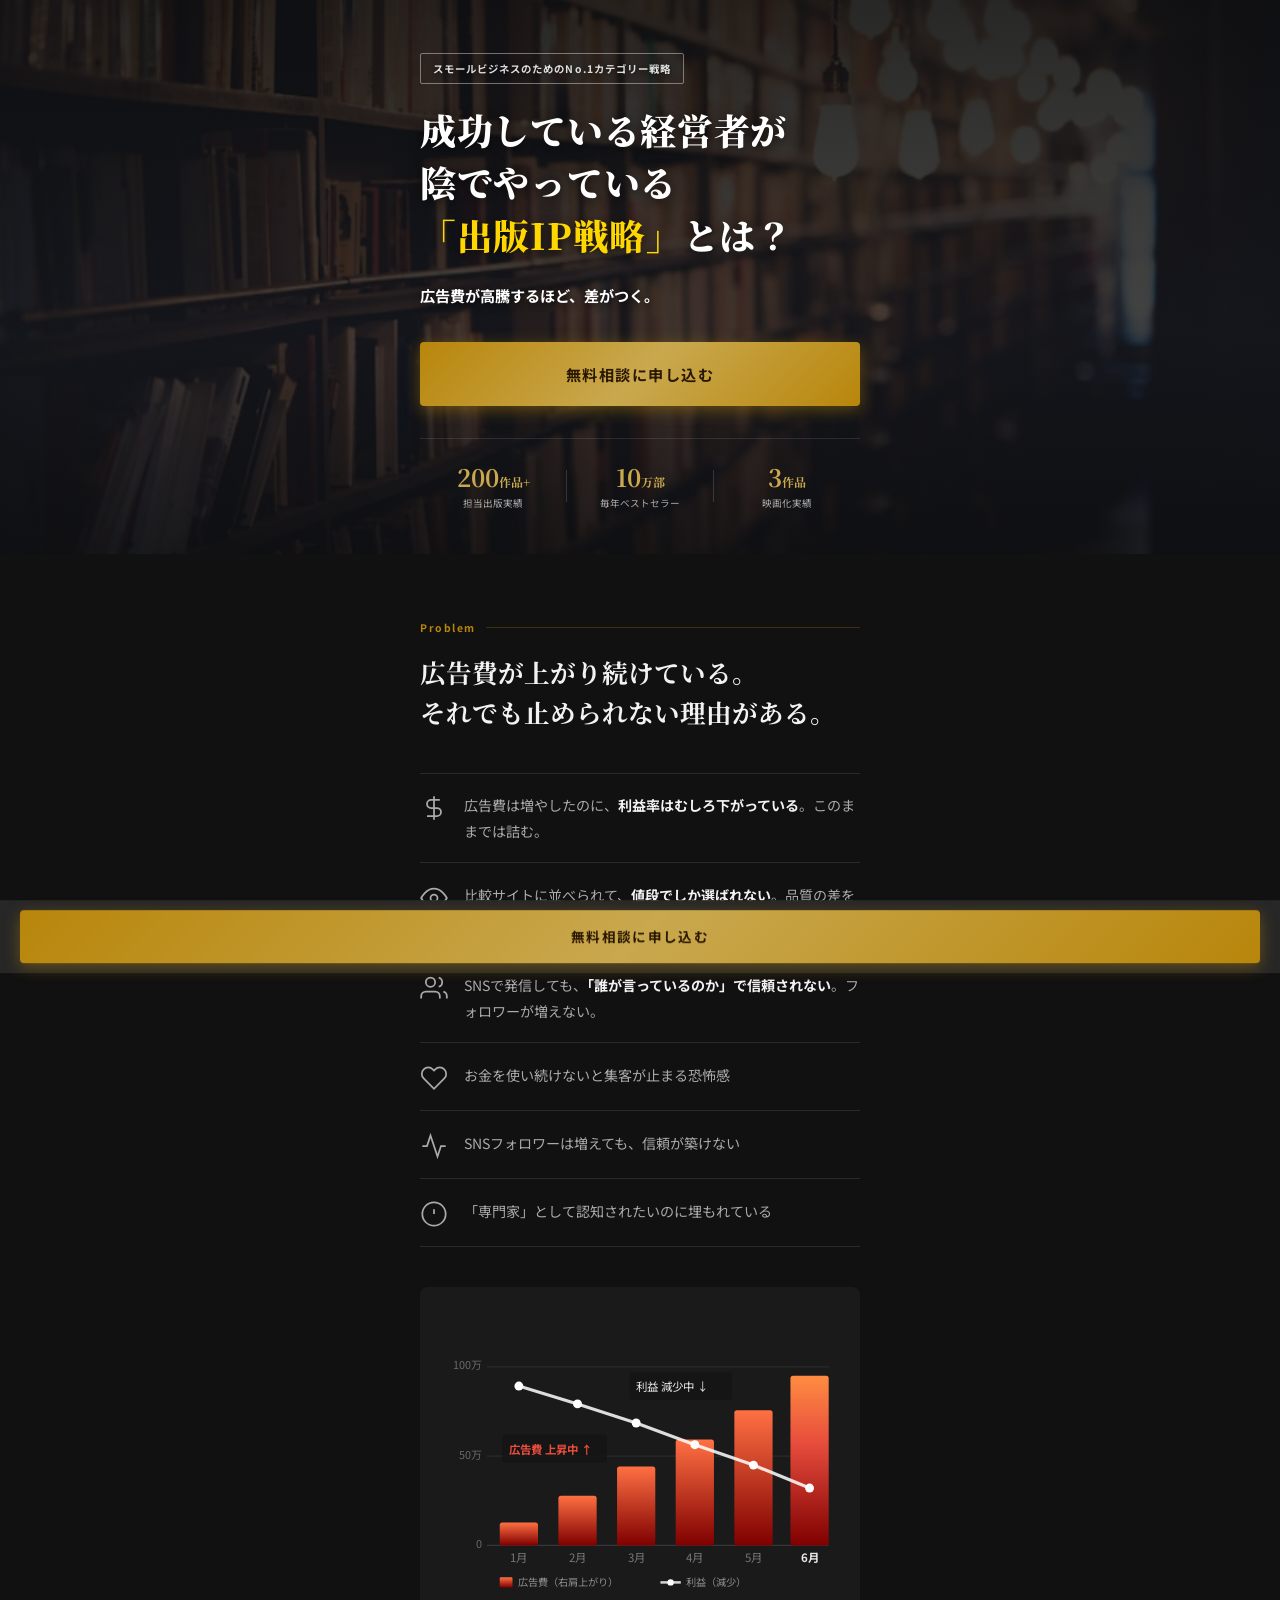
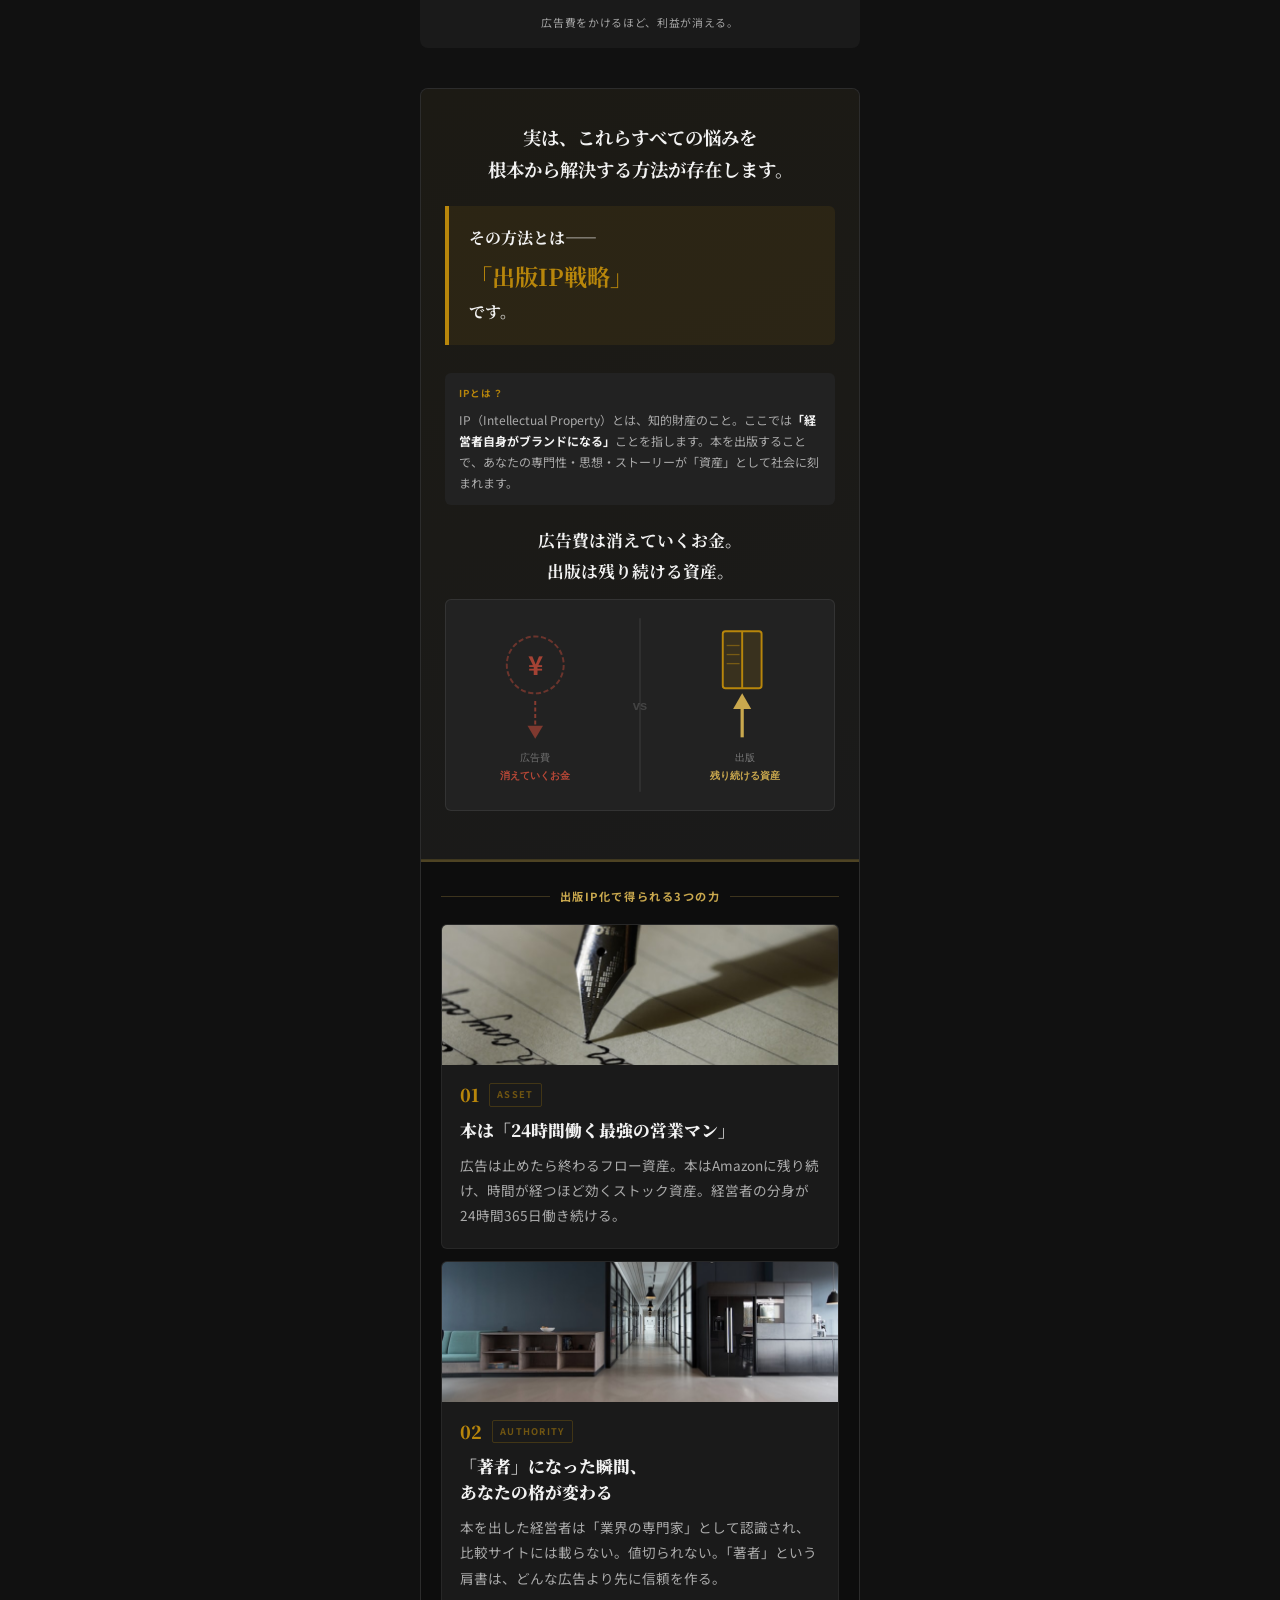
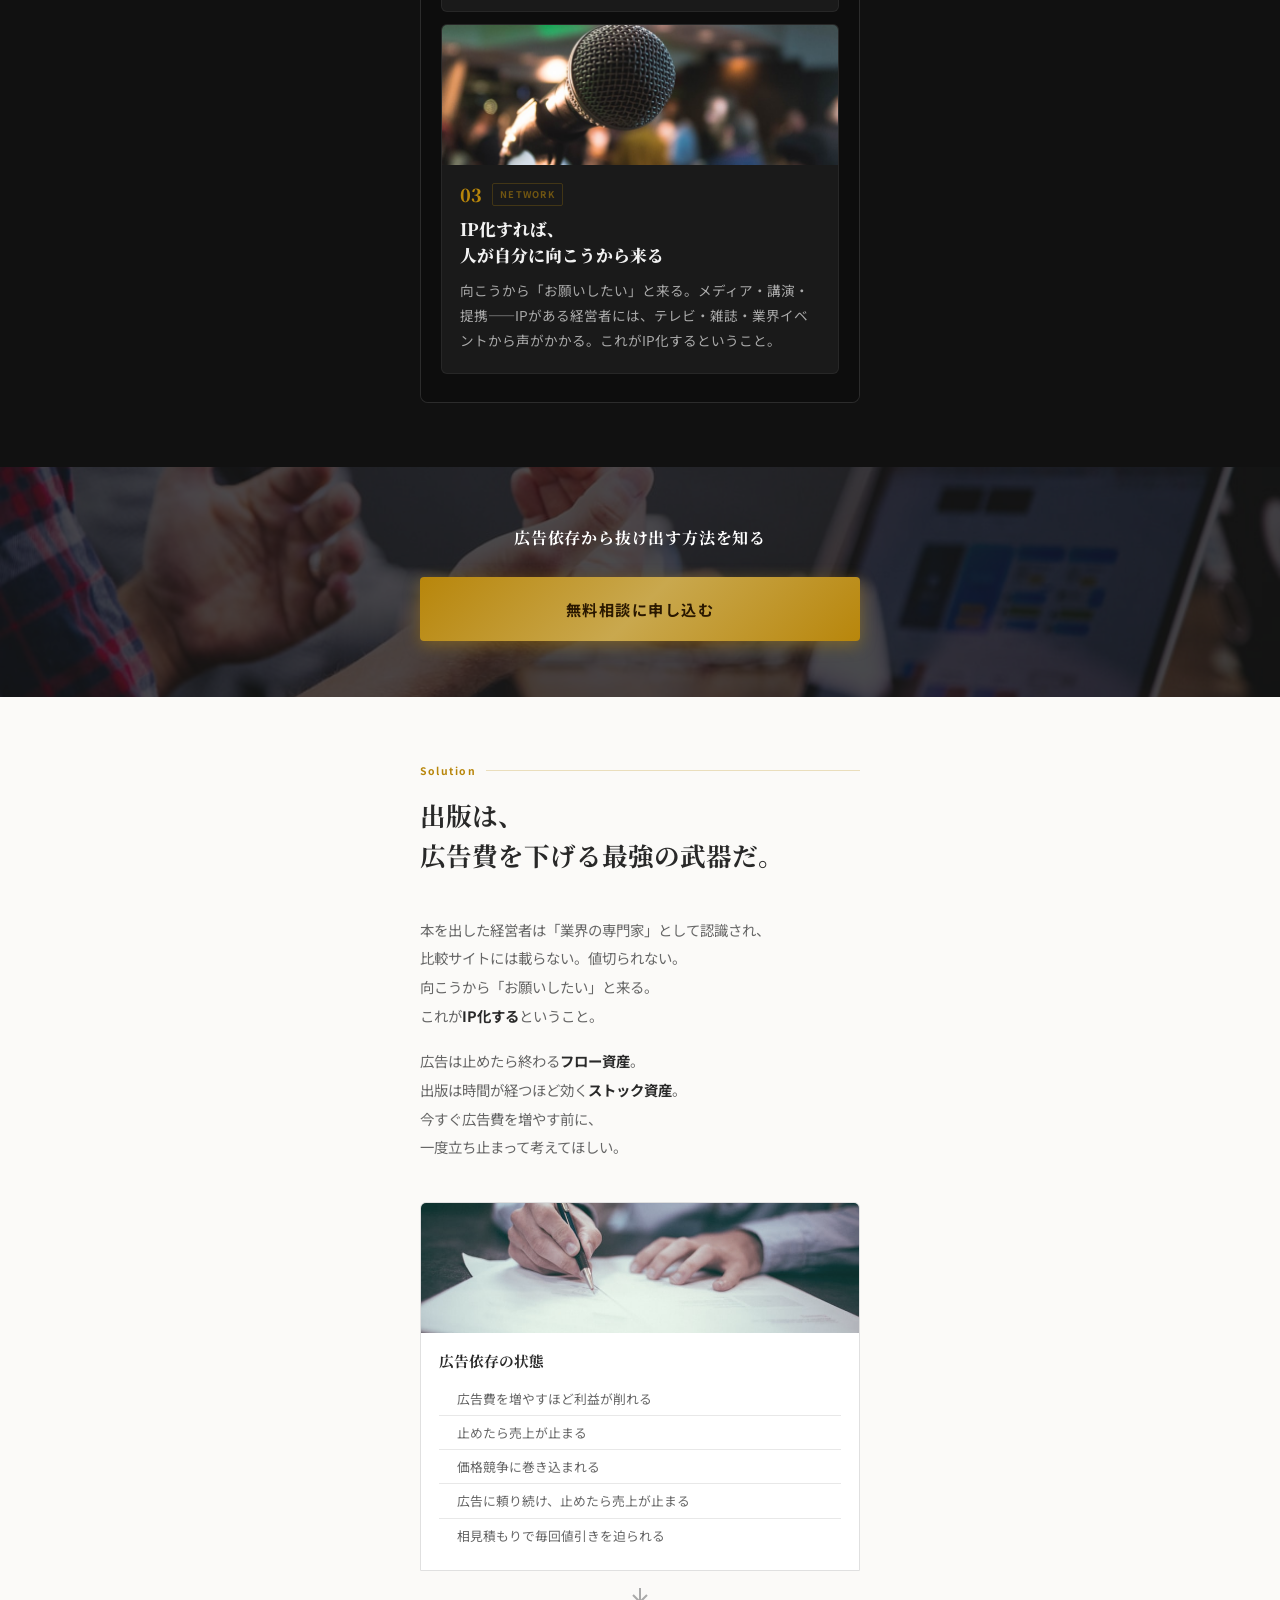
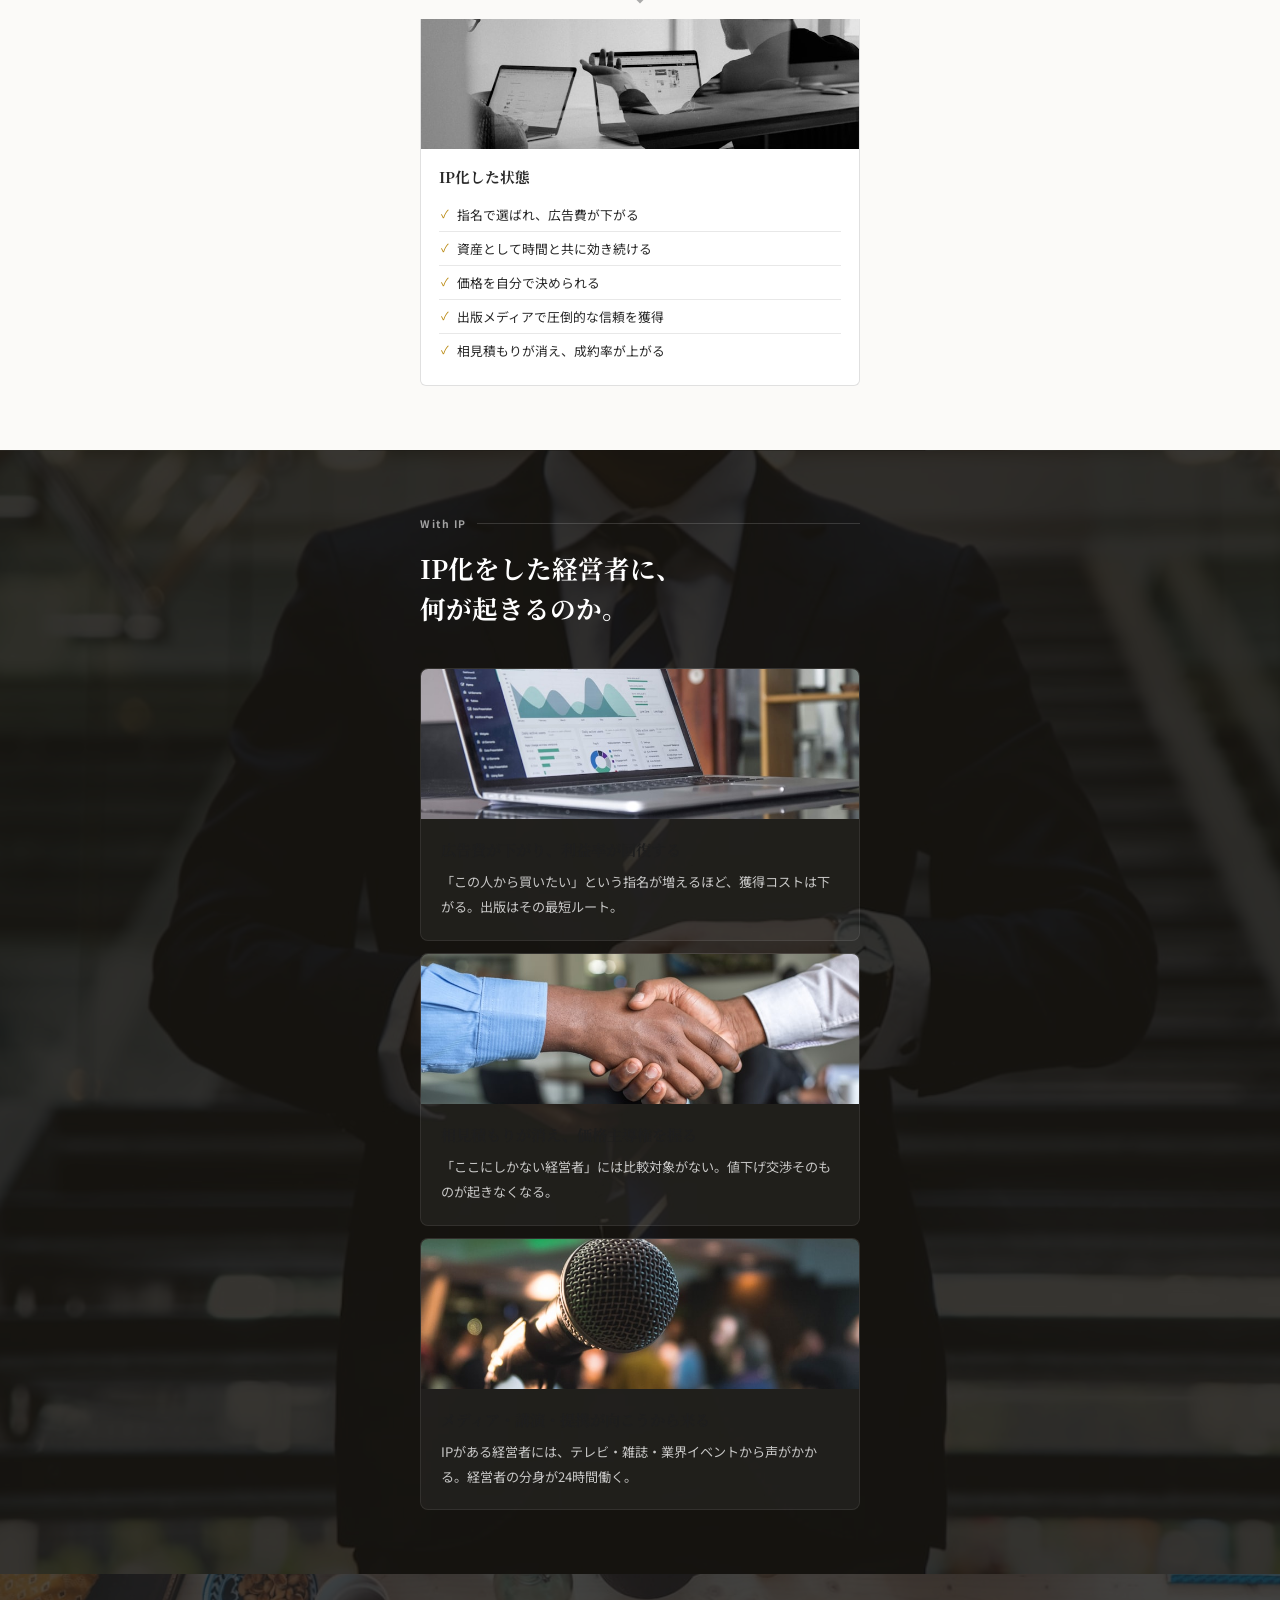
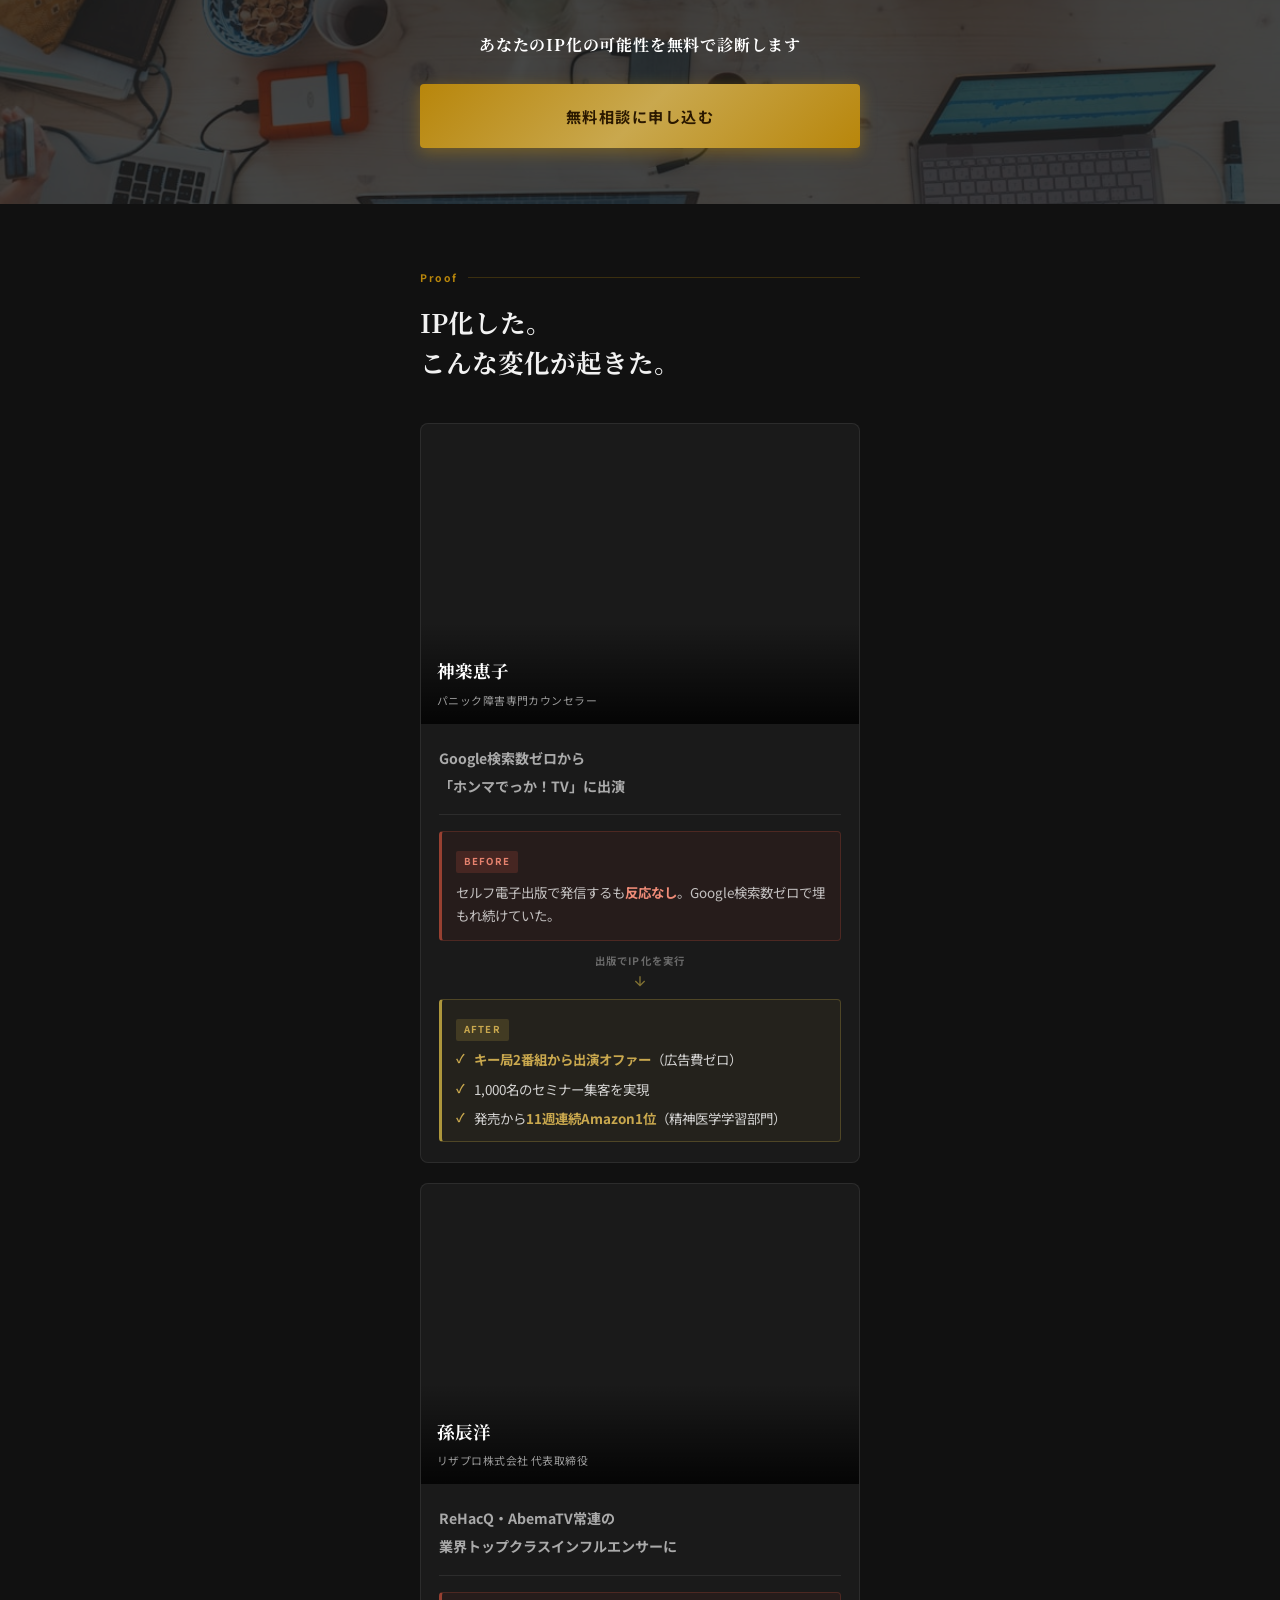
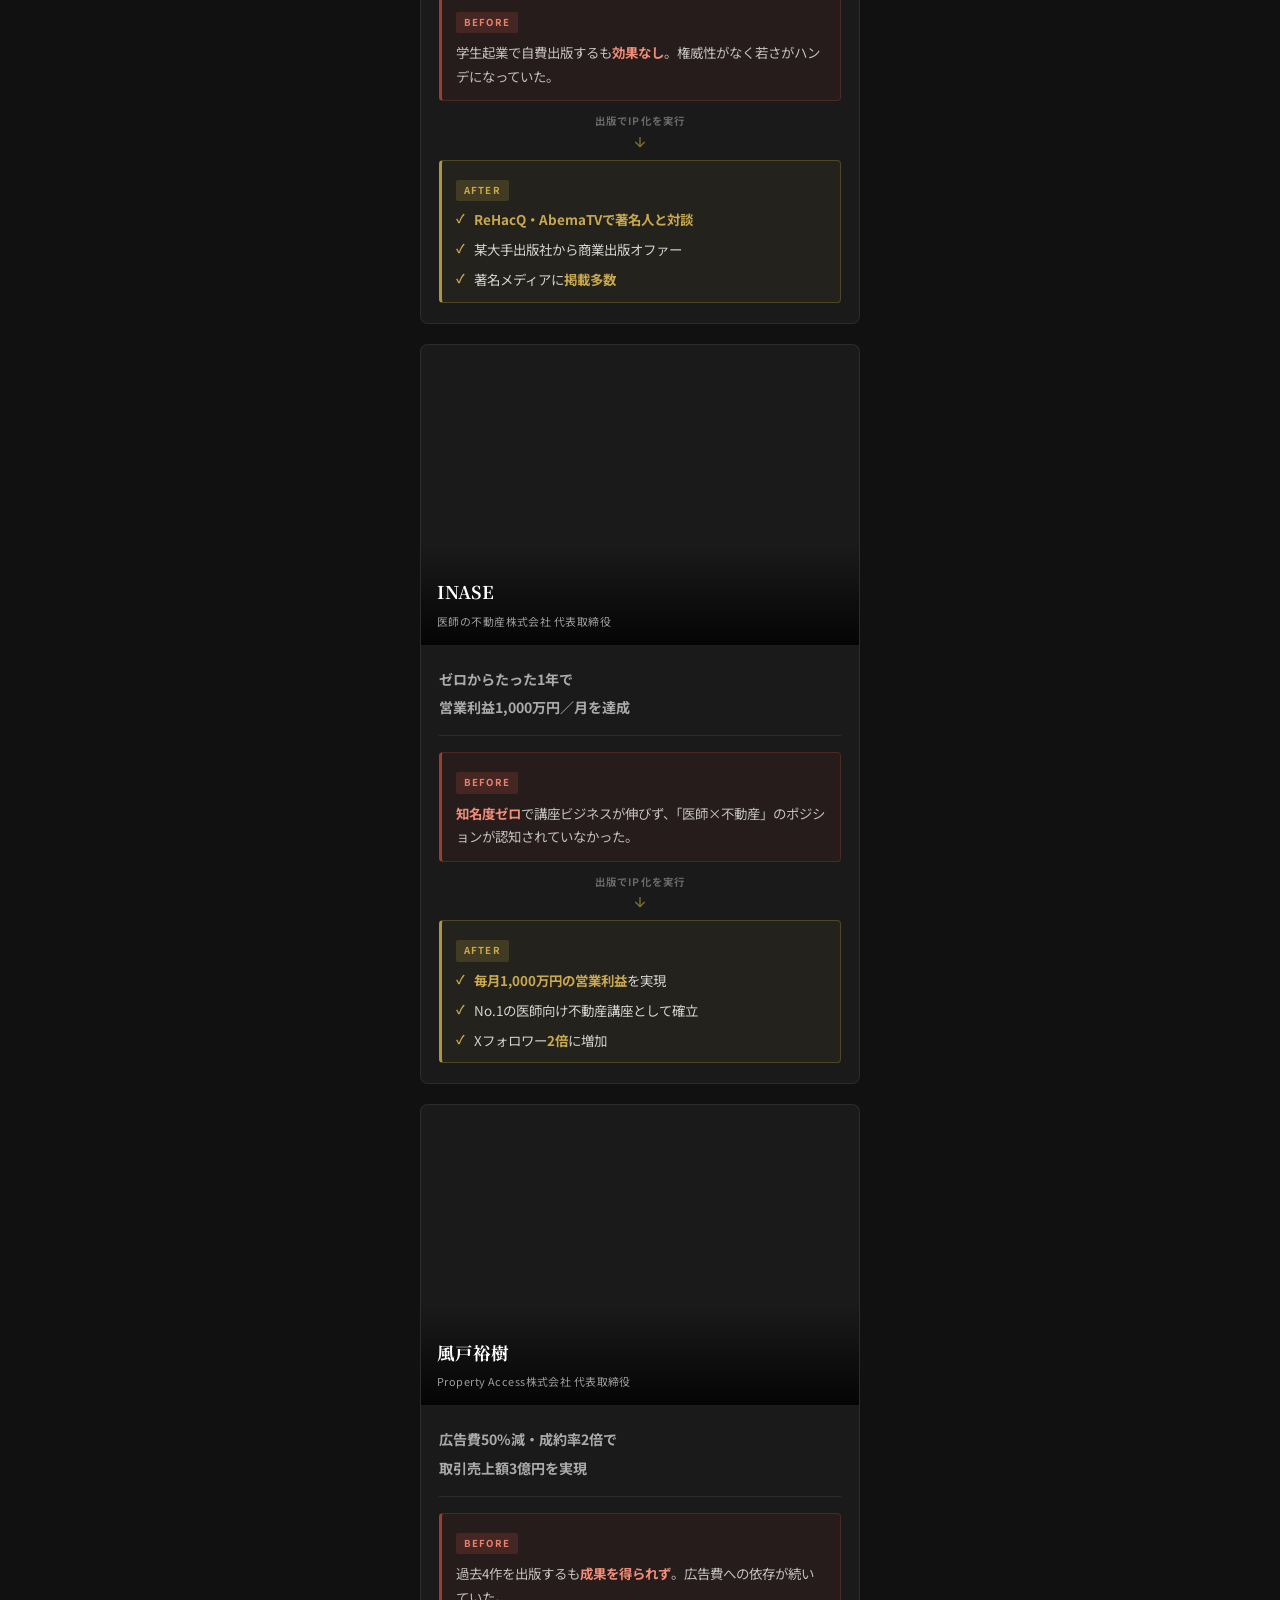
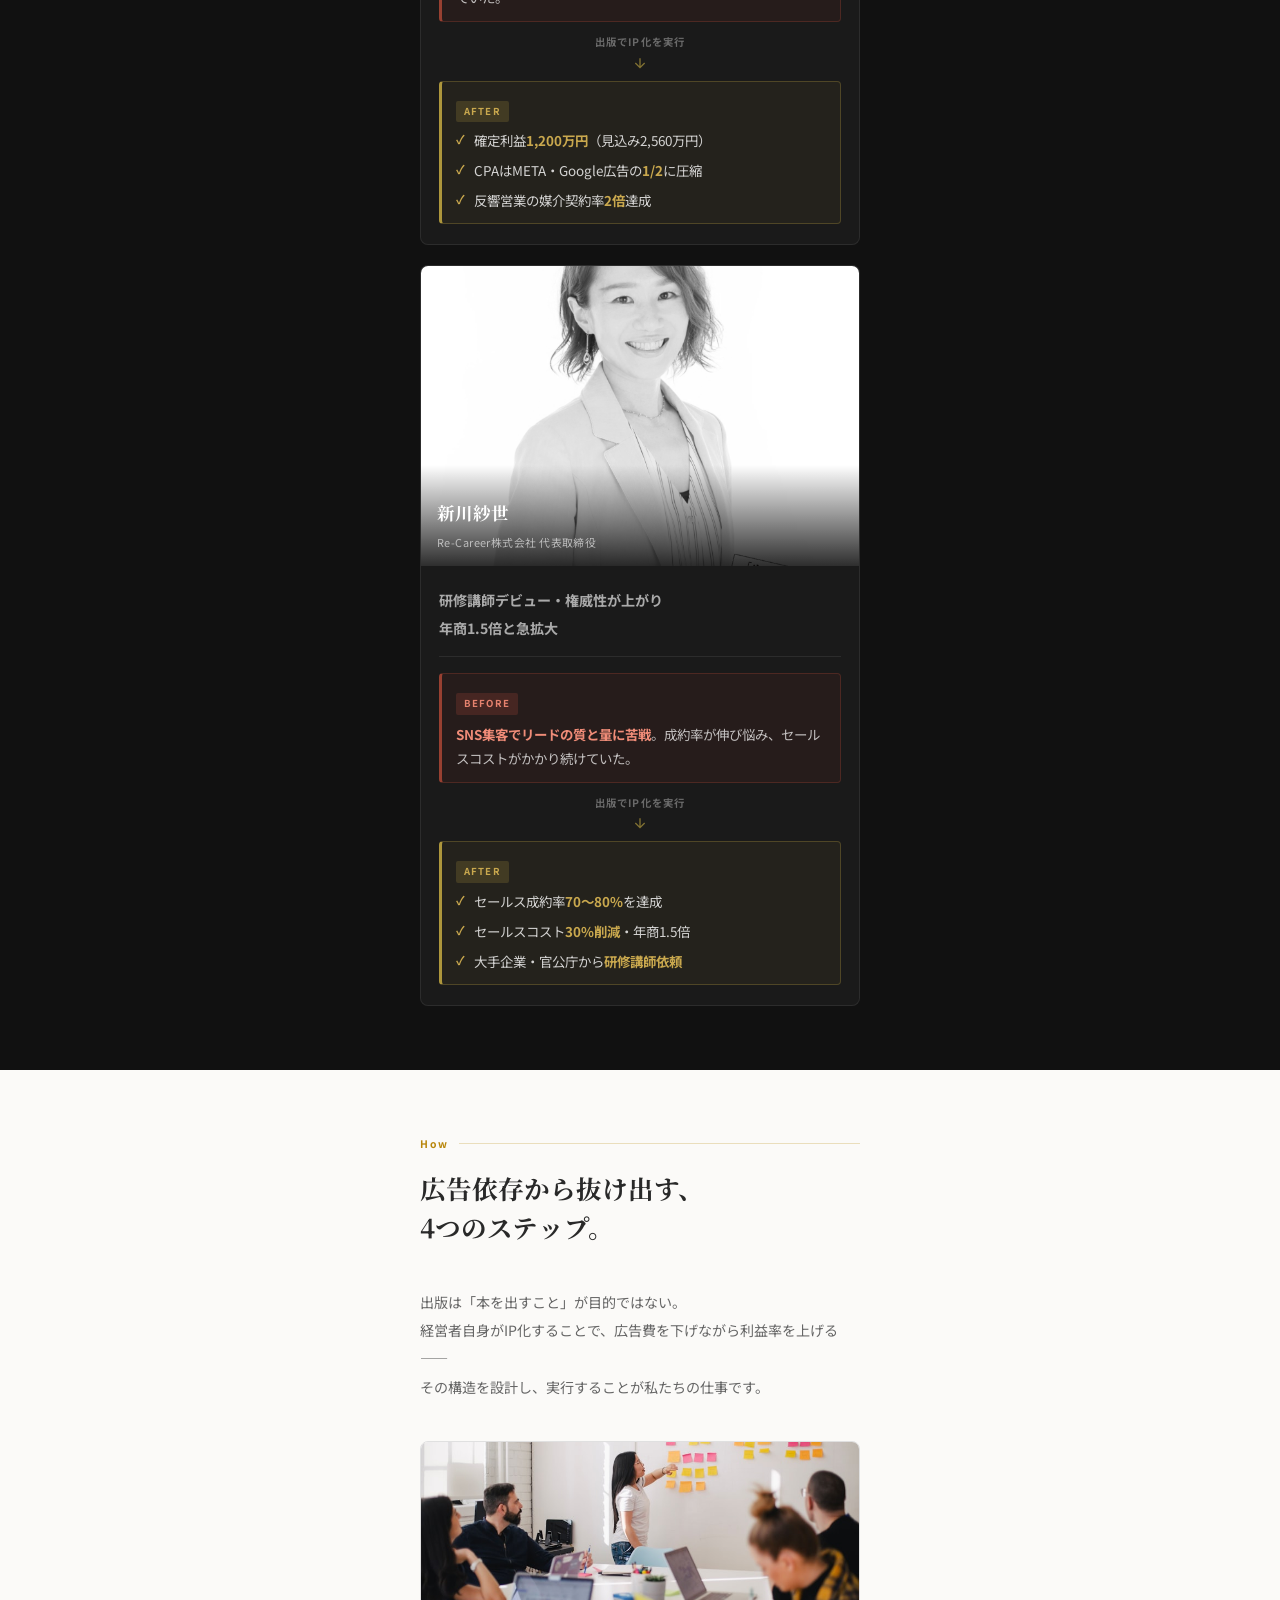
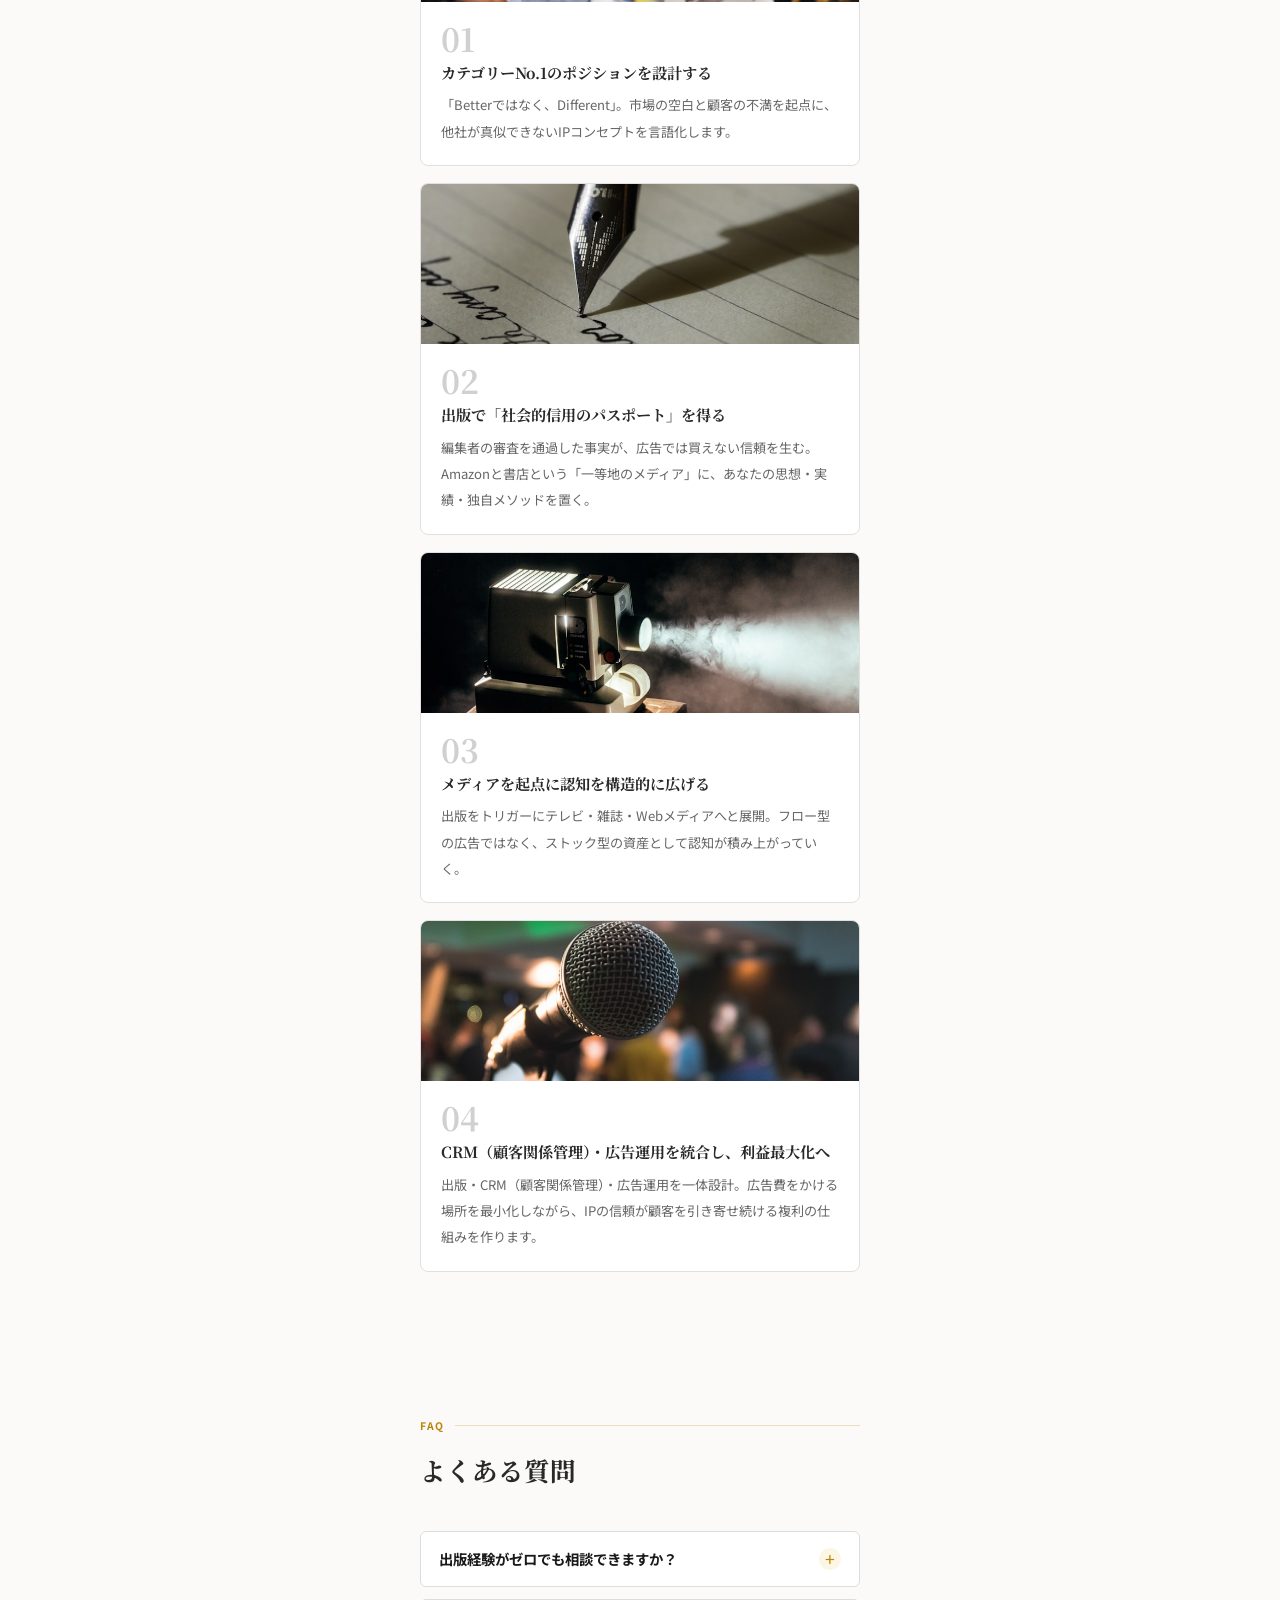
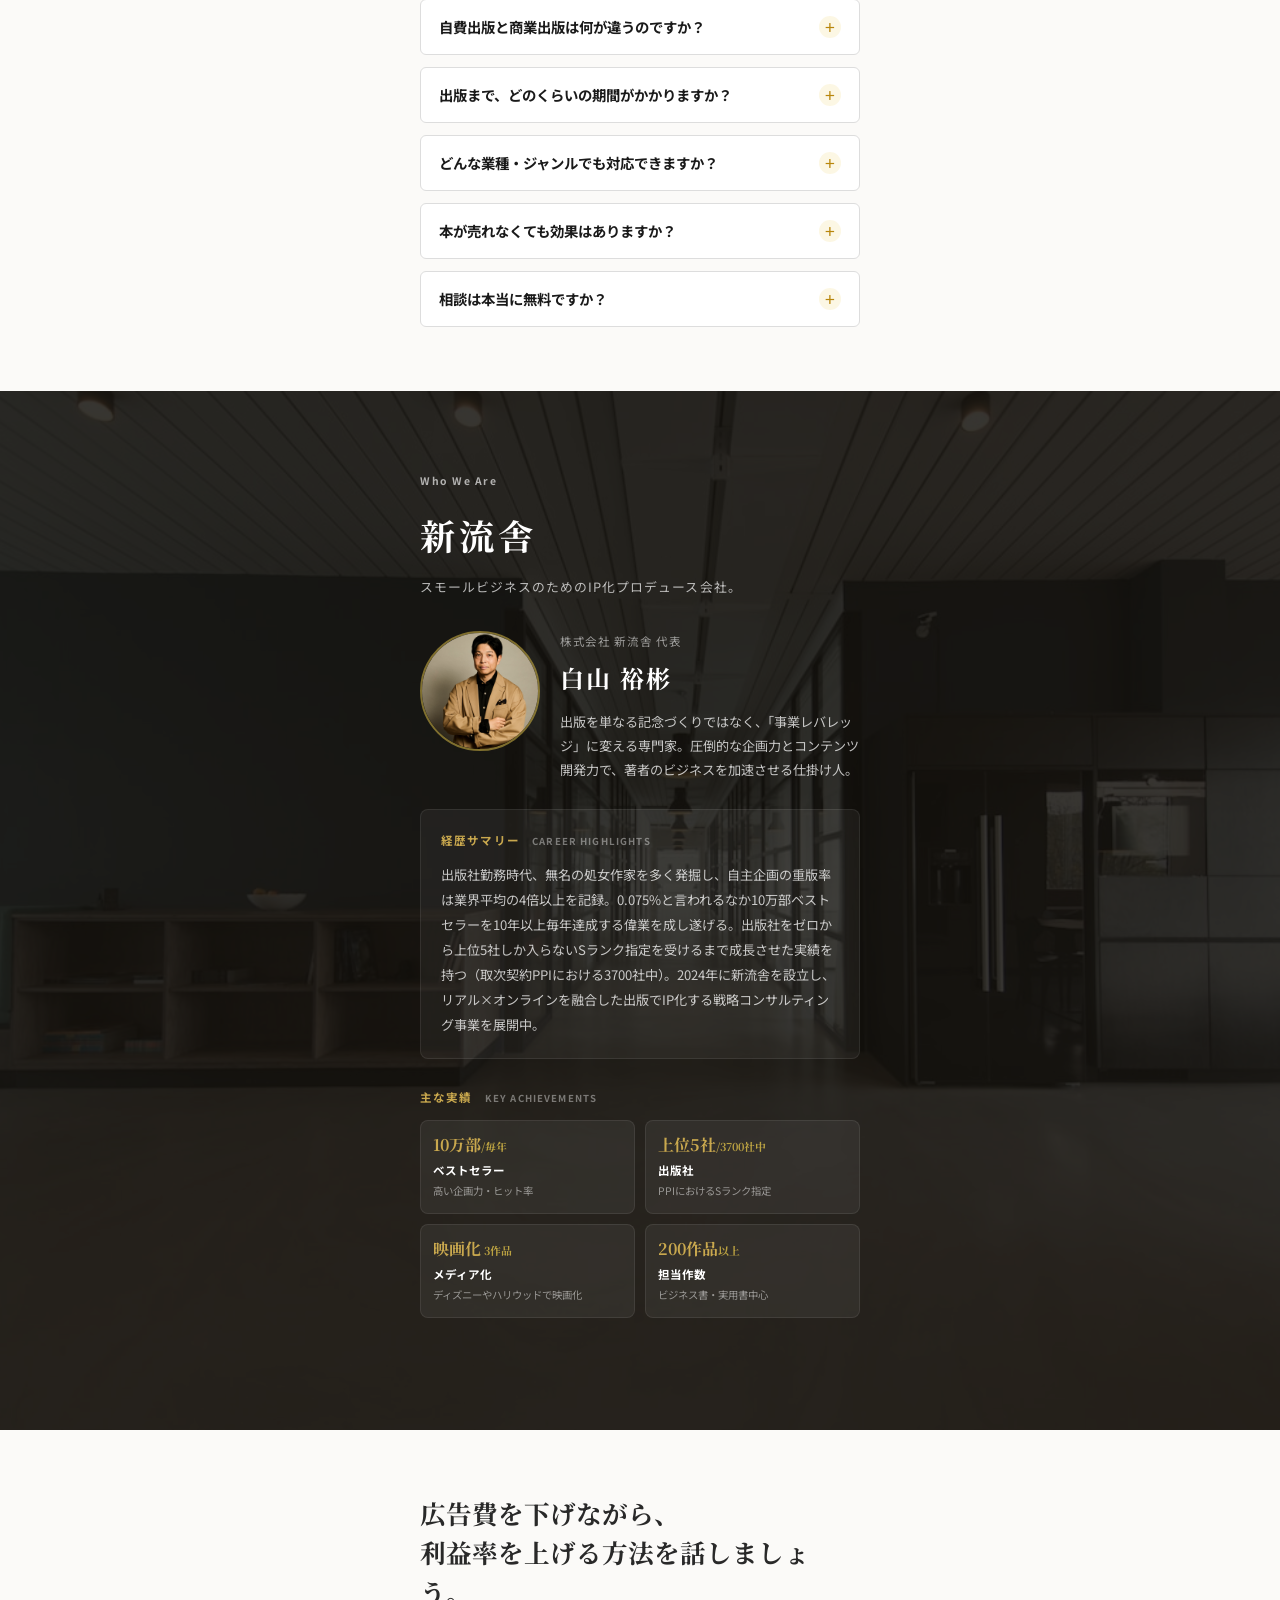
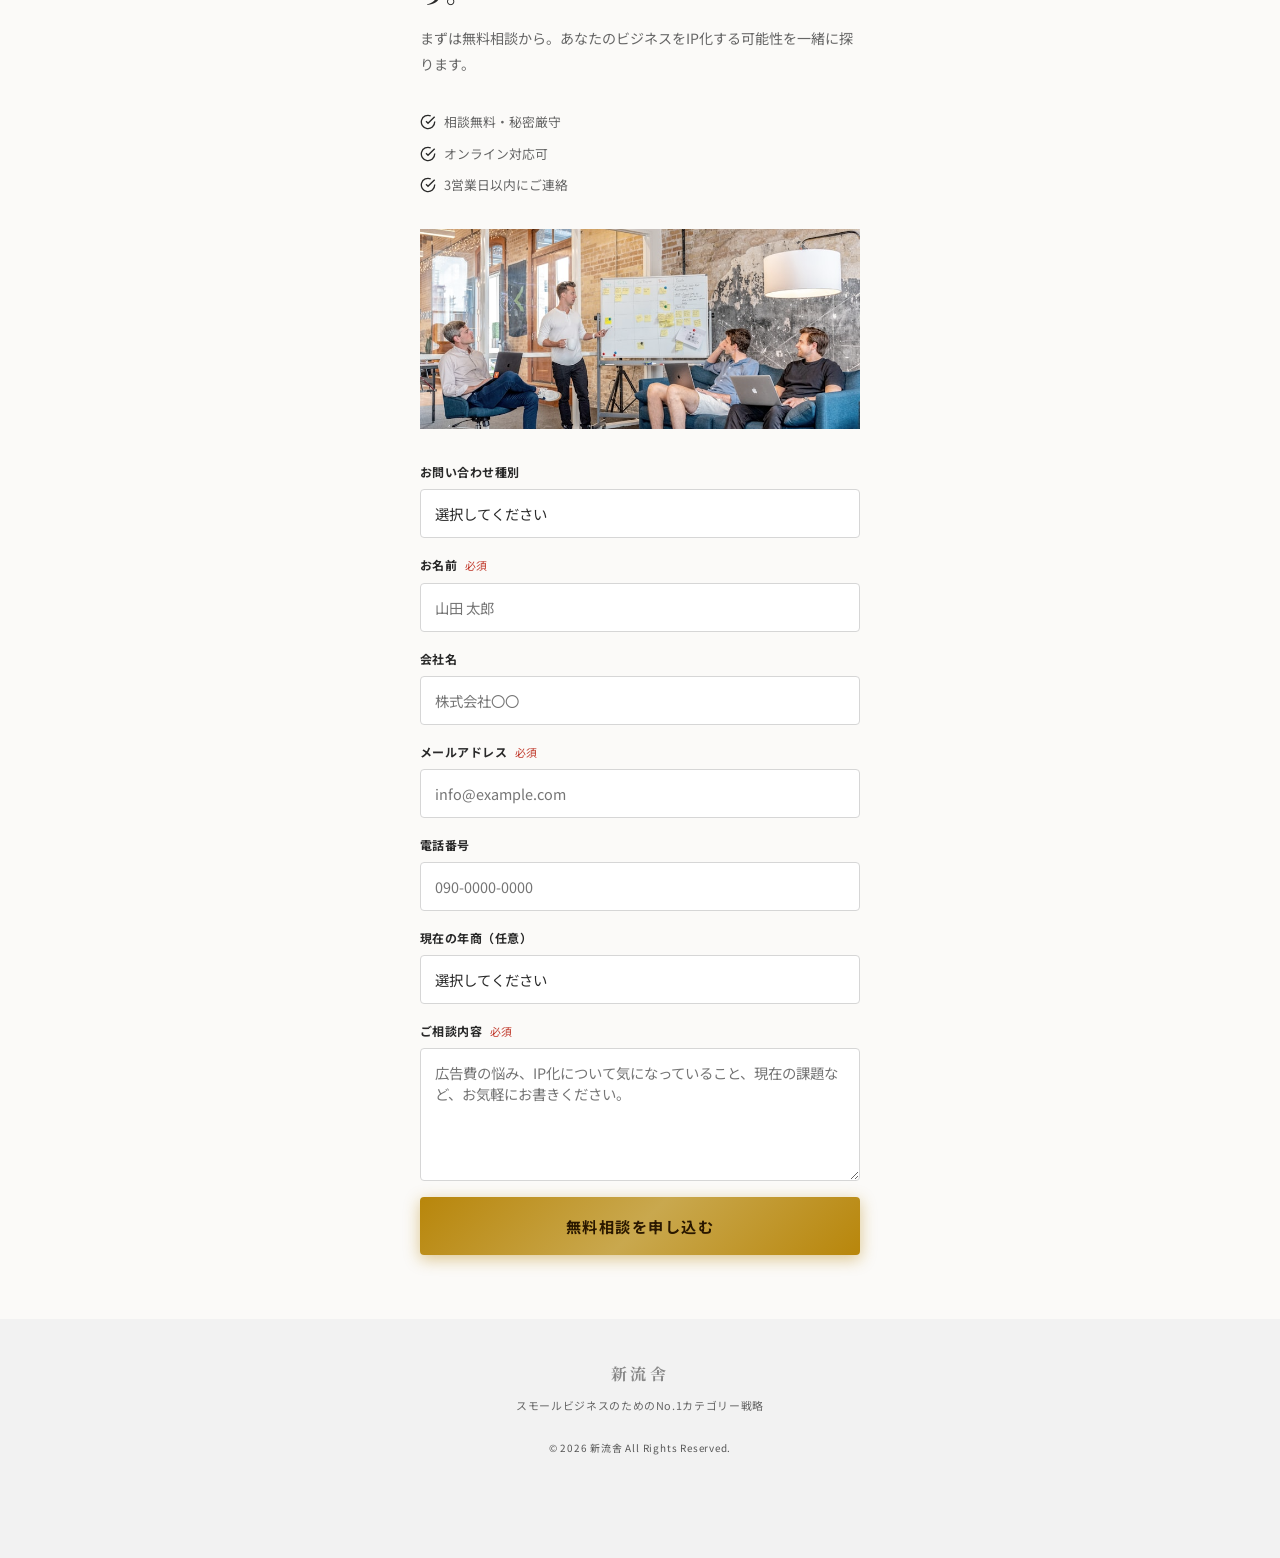
==== commit 51b53d03: "Replace favicon with Shinryusha logo; update Shiroyama profile photo Co-Authored-By: Claude Opus 4.7" ====
--- a/v1/index.html
+++ b/v1/index.html
@@ -13,7 +13,7 @@
   <meta name="twitter:title" content="広告費をかけるほど、利益が消える。その構造を変える方法があります。">
   <meta name="twitter:description" content="経営者がIP化すれば、広告に頼らず指名買いされる。出版を起点に広告費を下げながら利益率を上げる方法。">
   <meta name="twitter:image" content="images/og-image.jpg">
-  <link rel="icon" type="image/svg+xml" href="favicon.svg">
+  <link rel="icon" type="image/png" href="../favicon-logo.png">
   <link rel="preconnect" href="https://fonts.googleapis.com">
   <link rel="preconnect" href="https://fonts.gstatic.com" crossorigin>
   <link href="https://fonts.googleapis.com/css2?family=Noto+Serif+JP:wght@400;700;900&family=Noto+Sans+JP:wght@400;500;700&display=swap" rel="stylesheet">
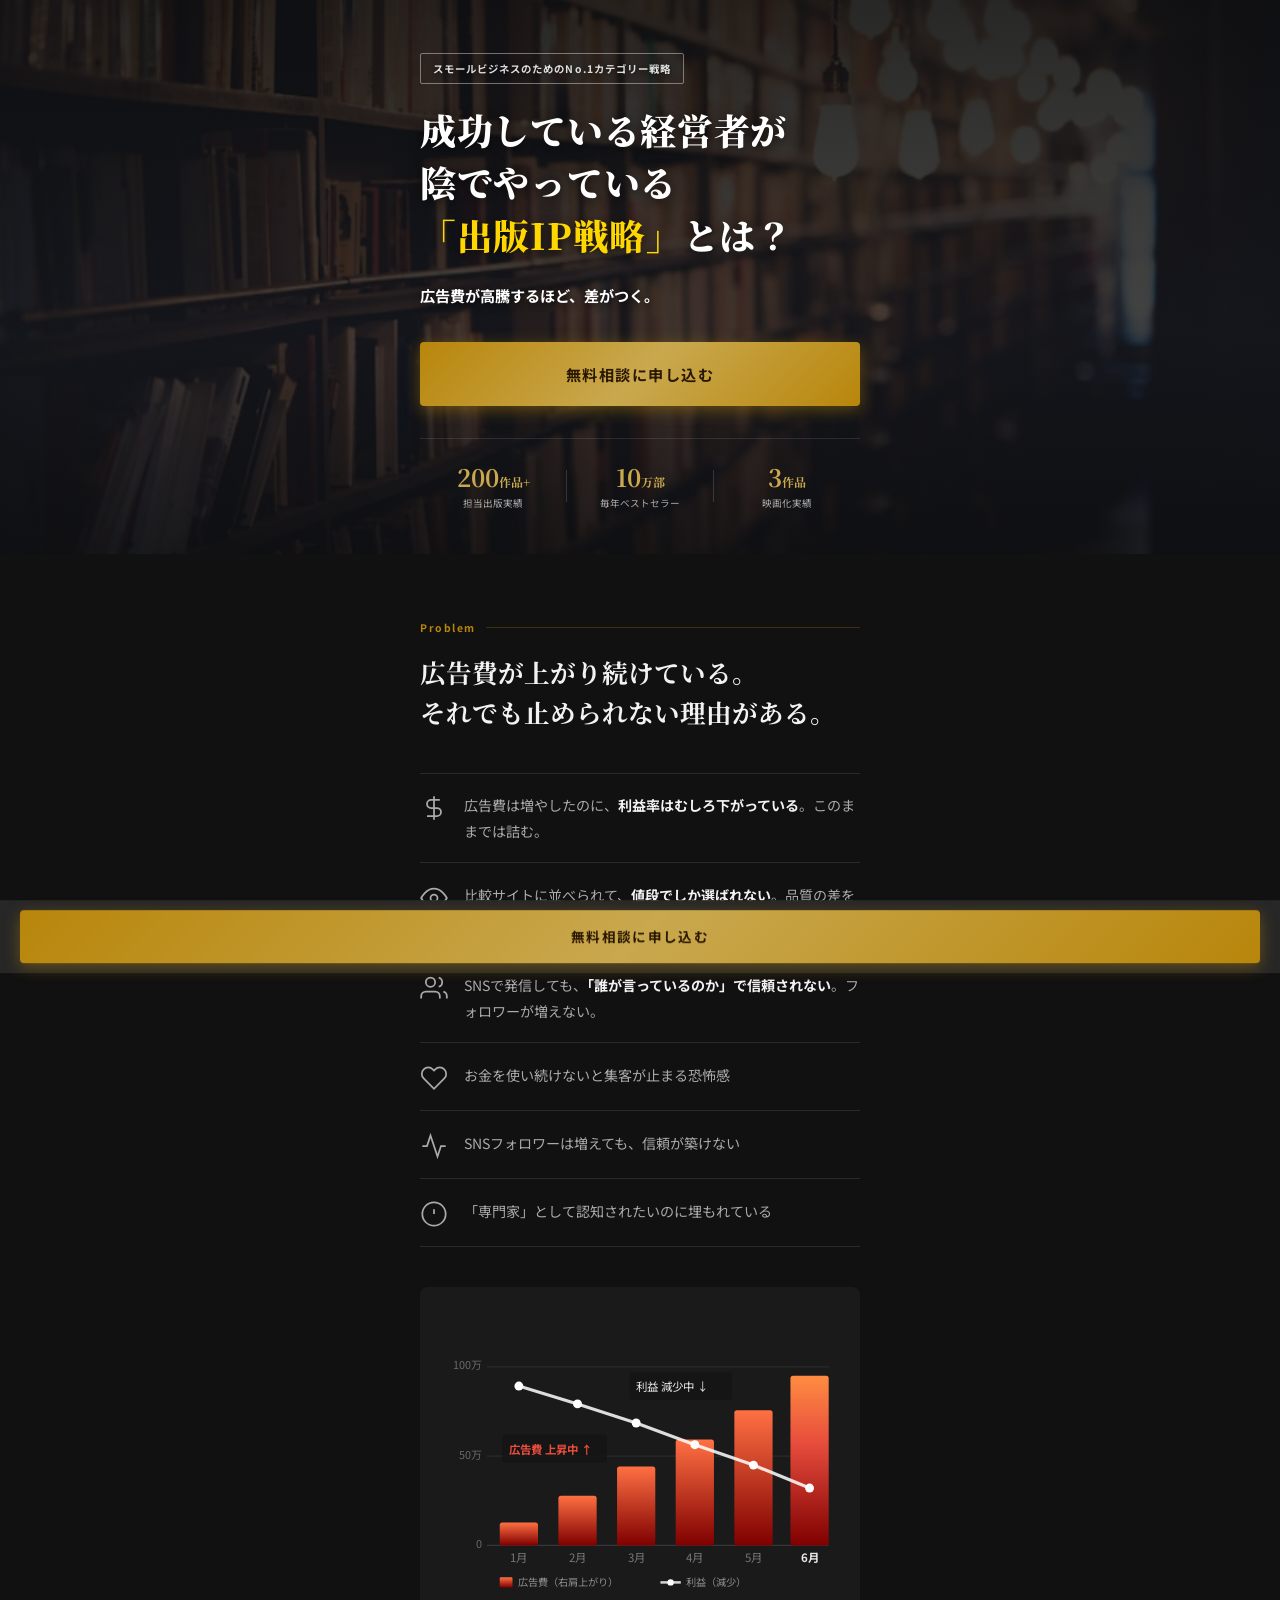
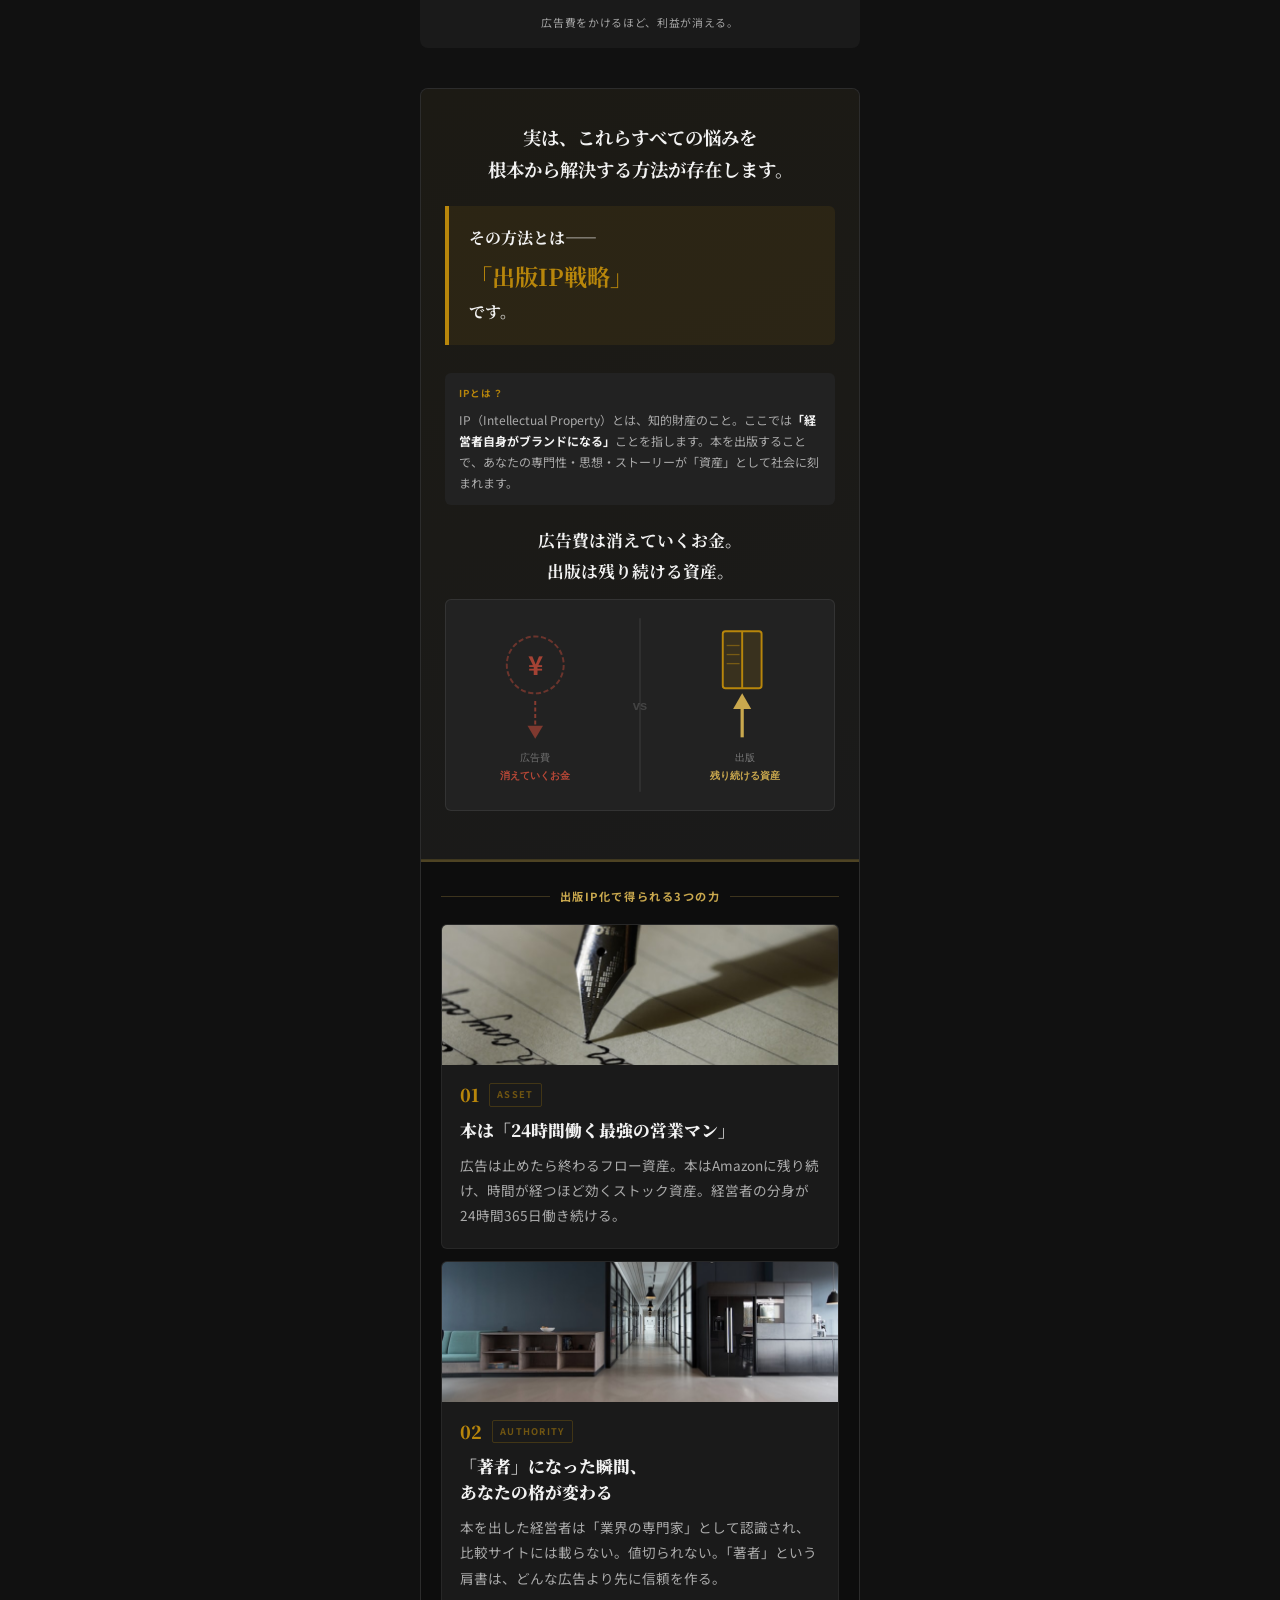
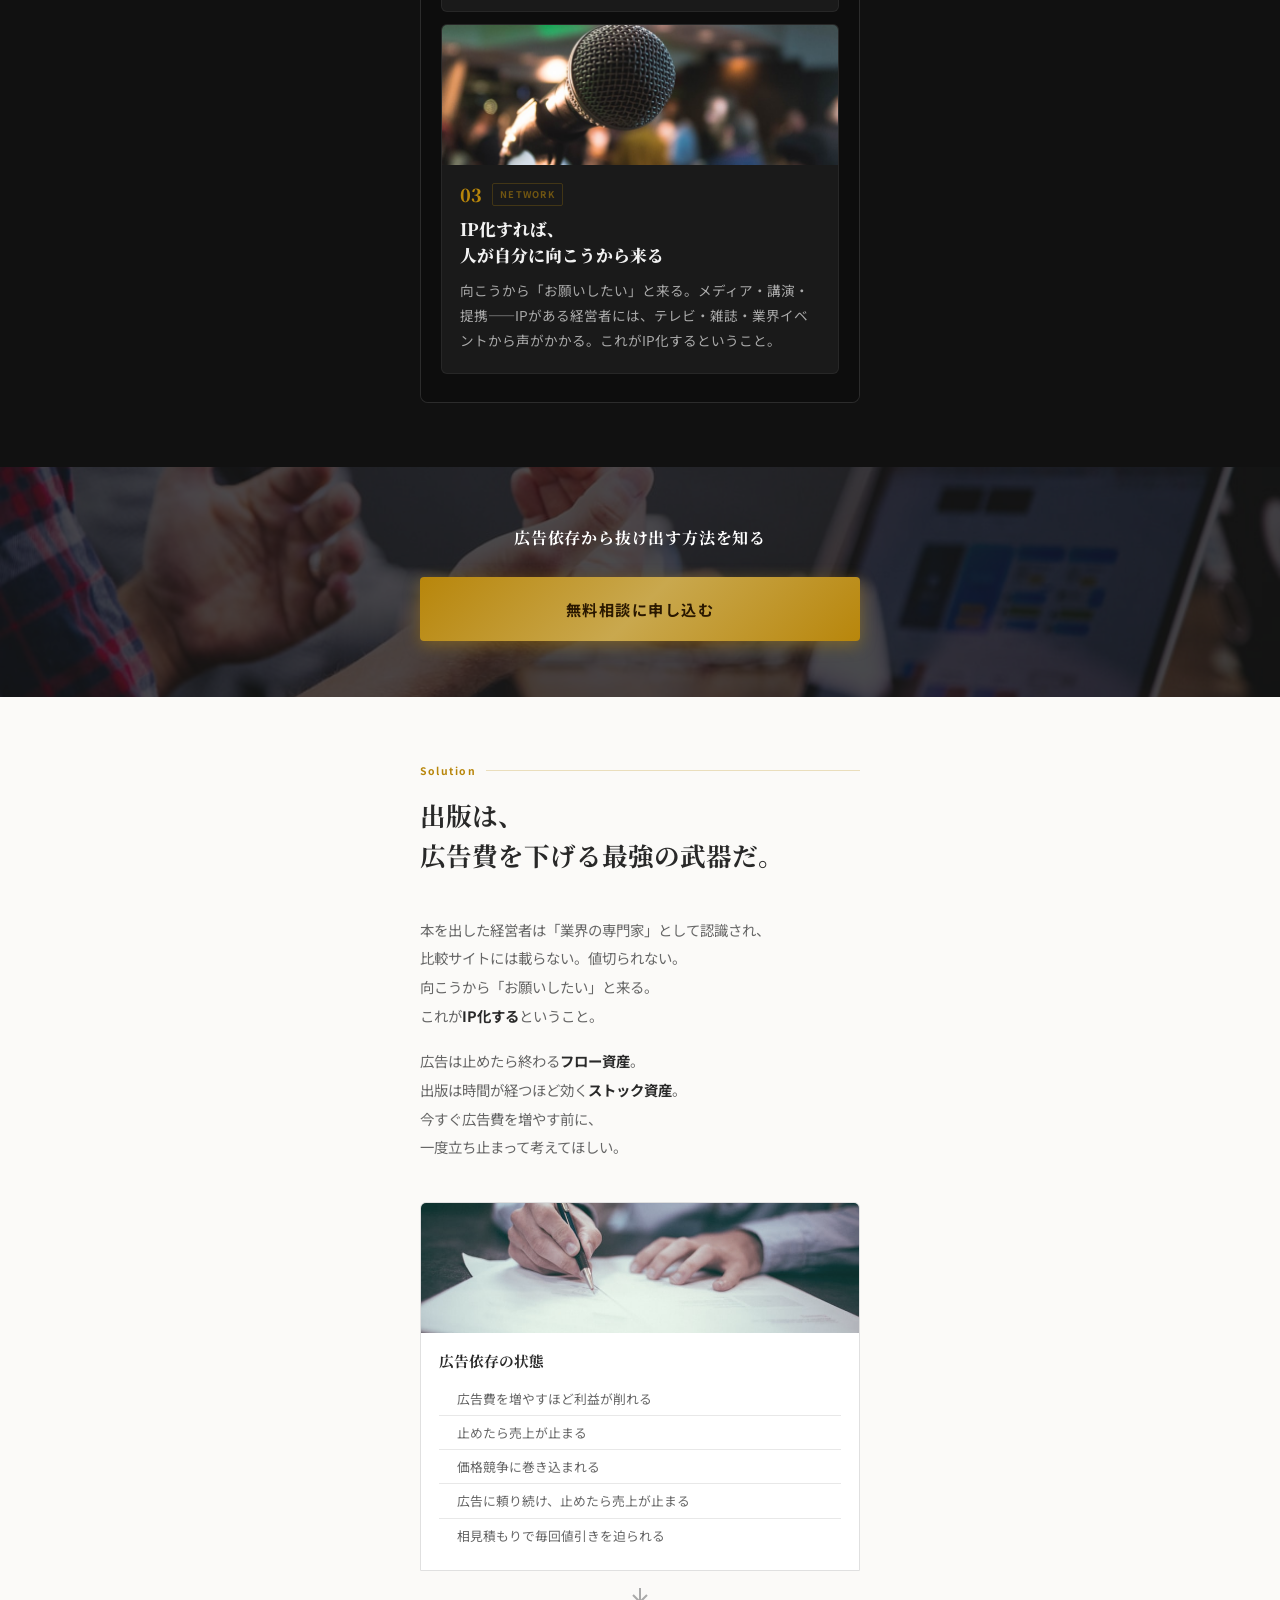
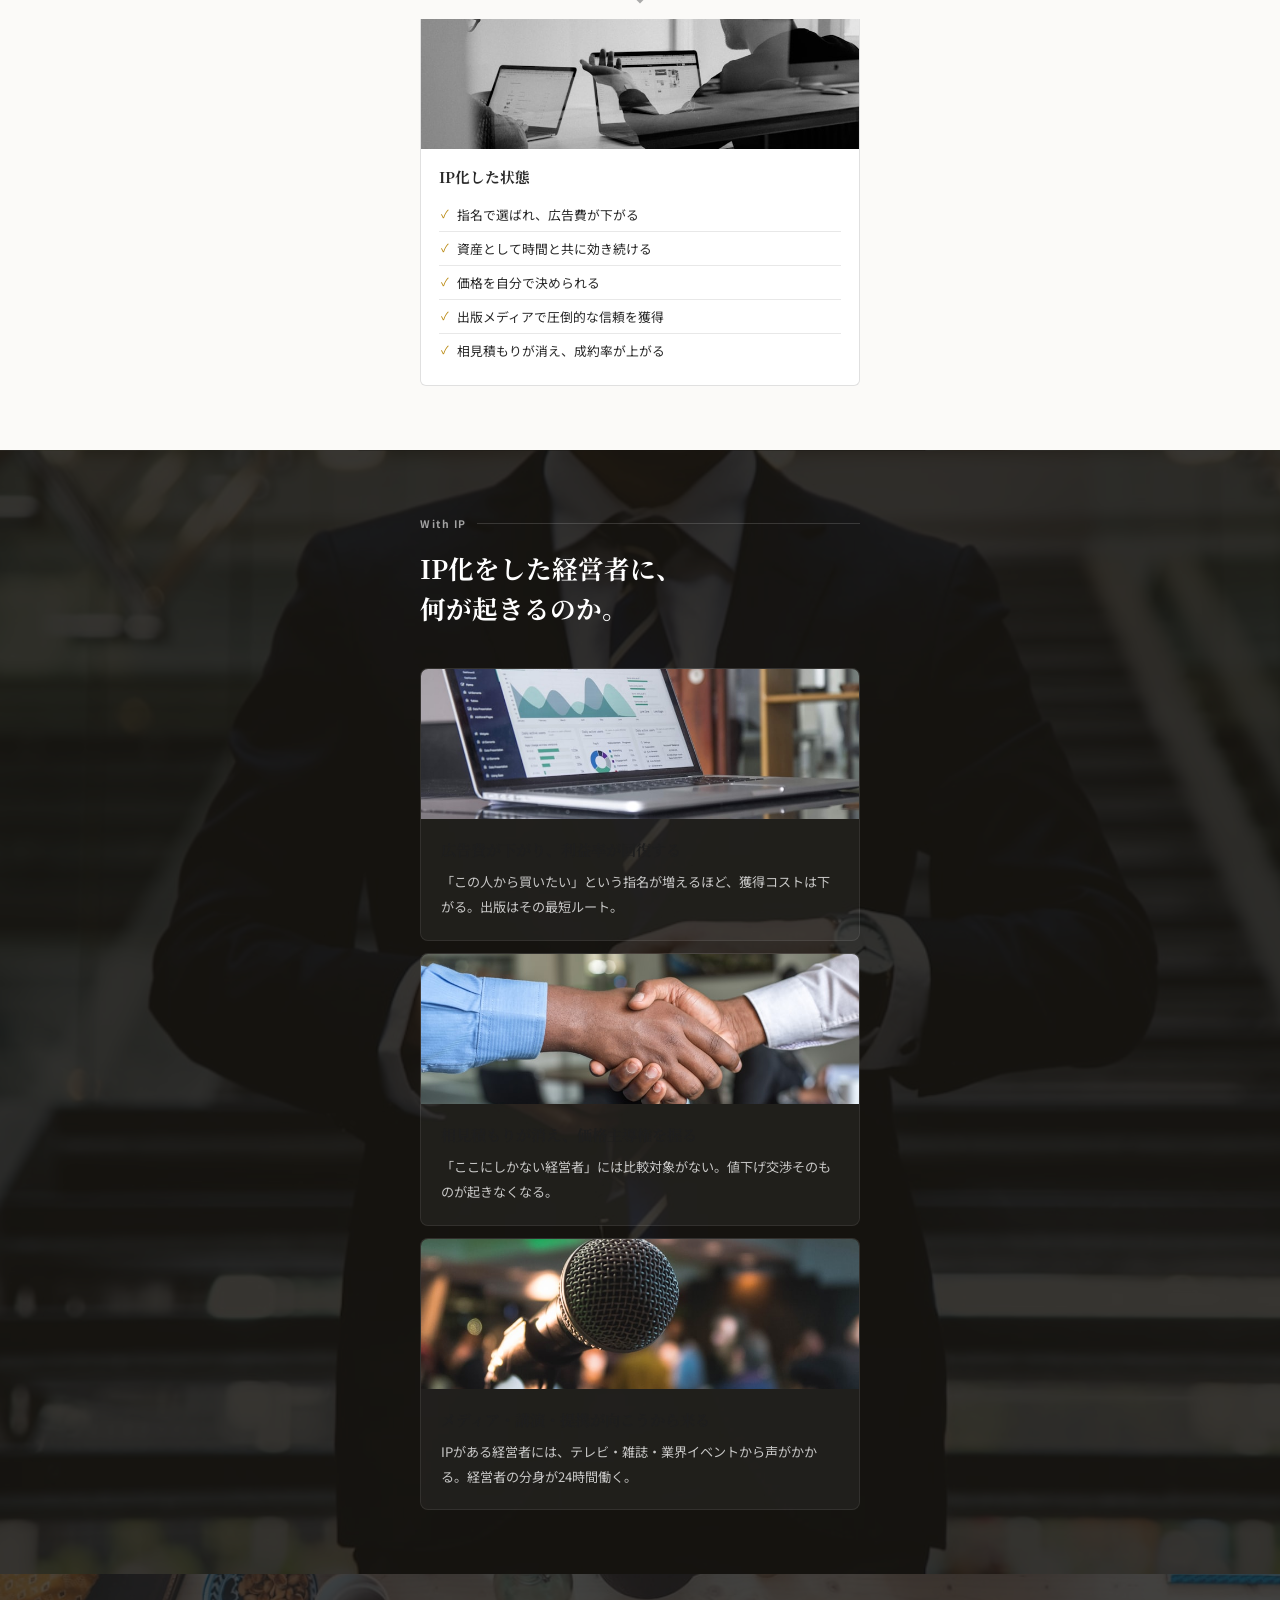
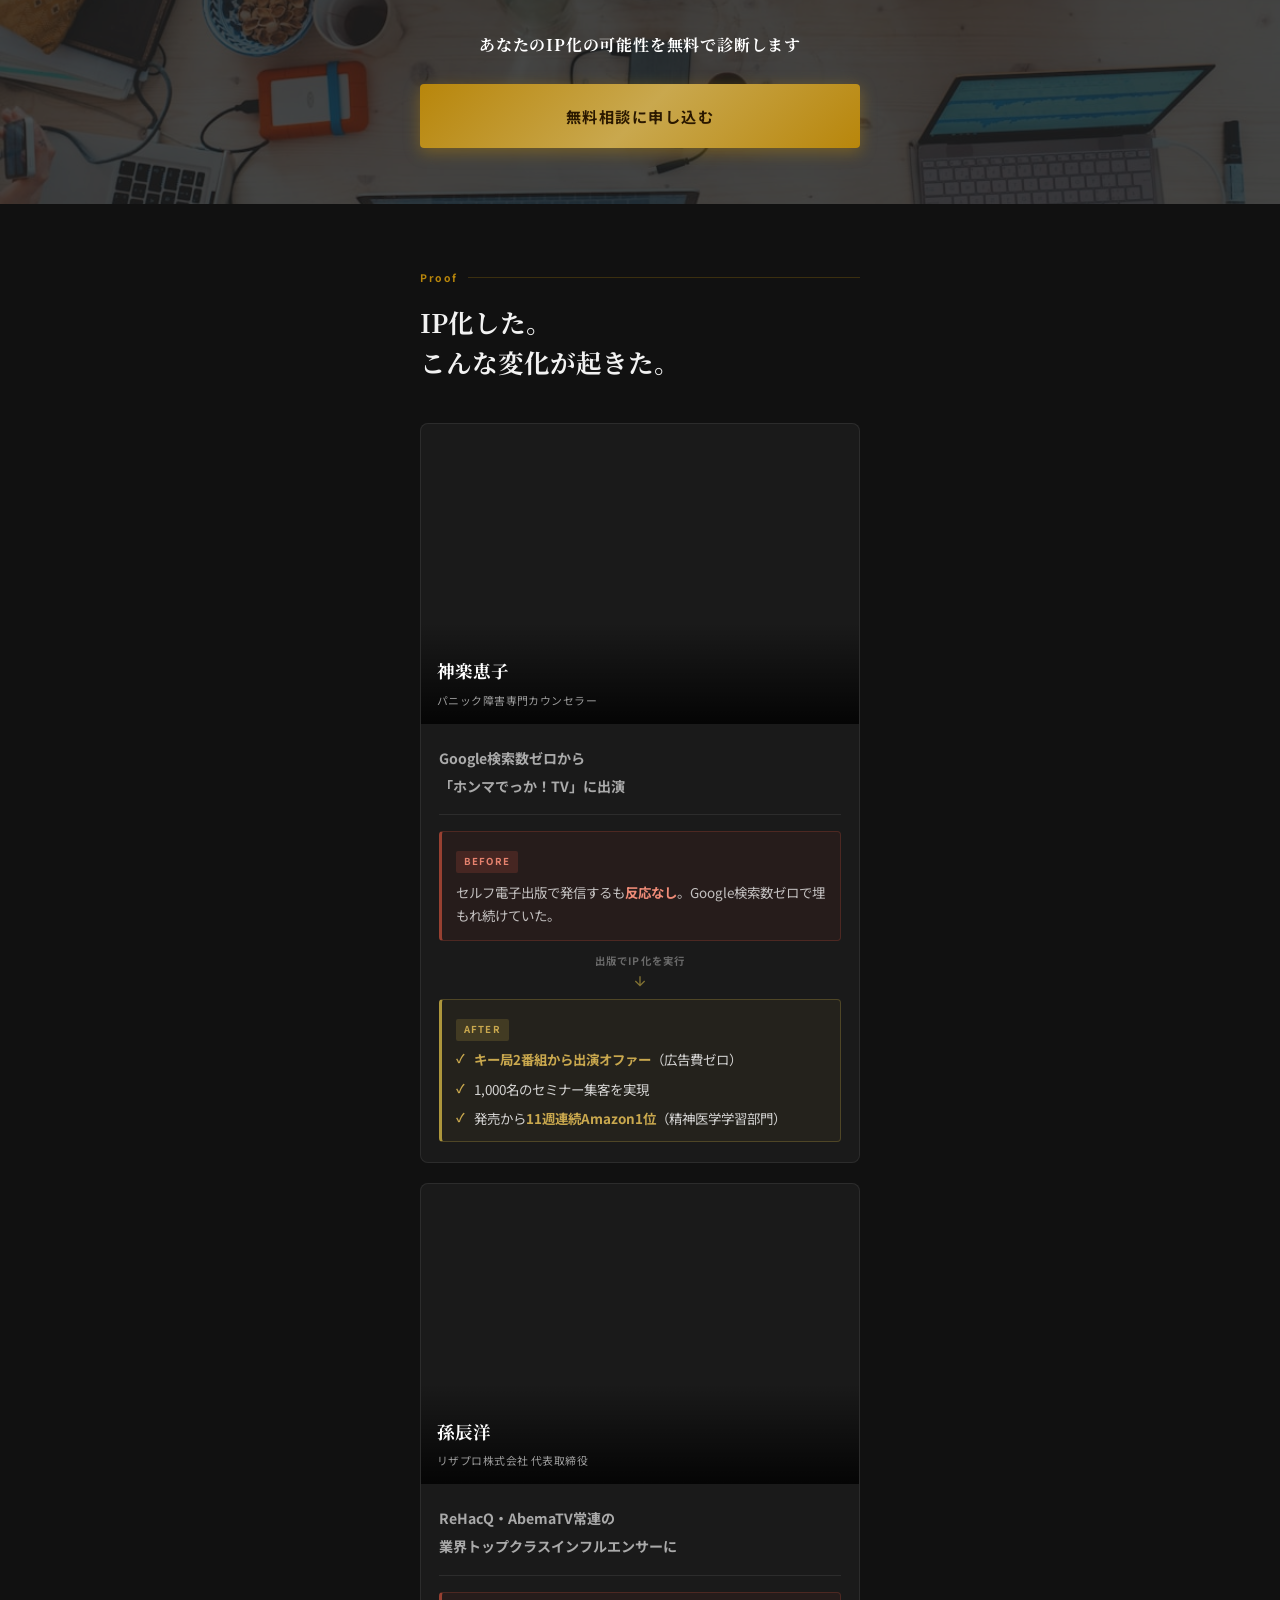
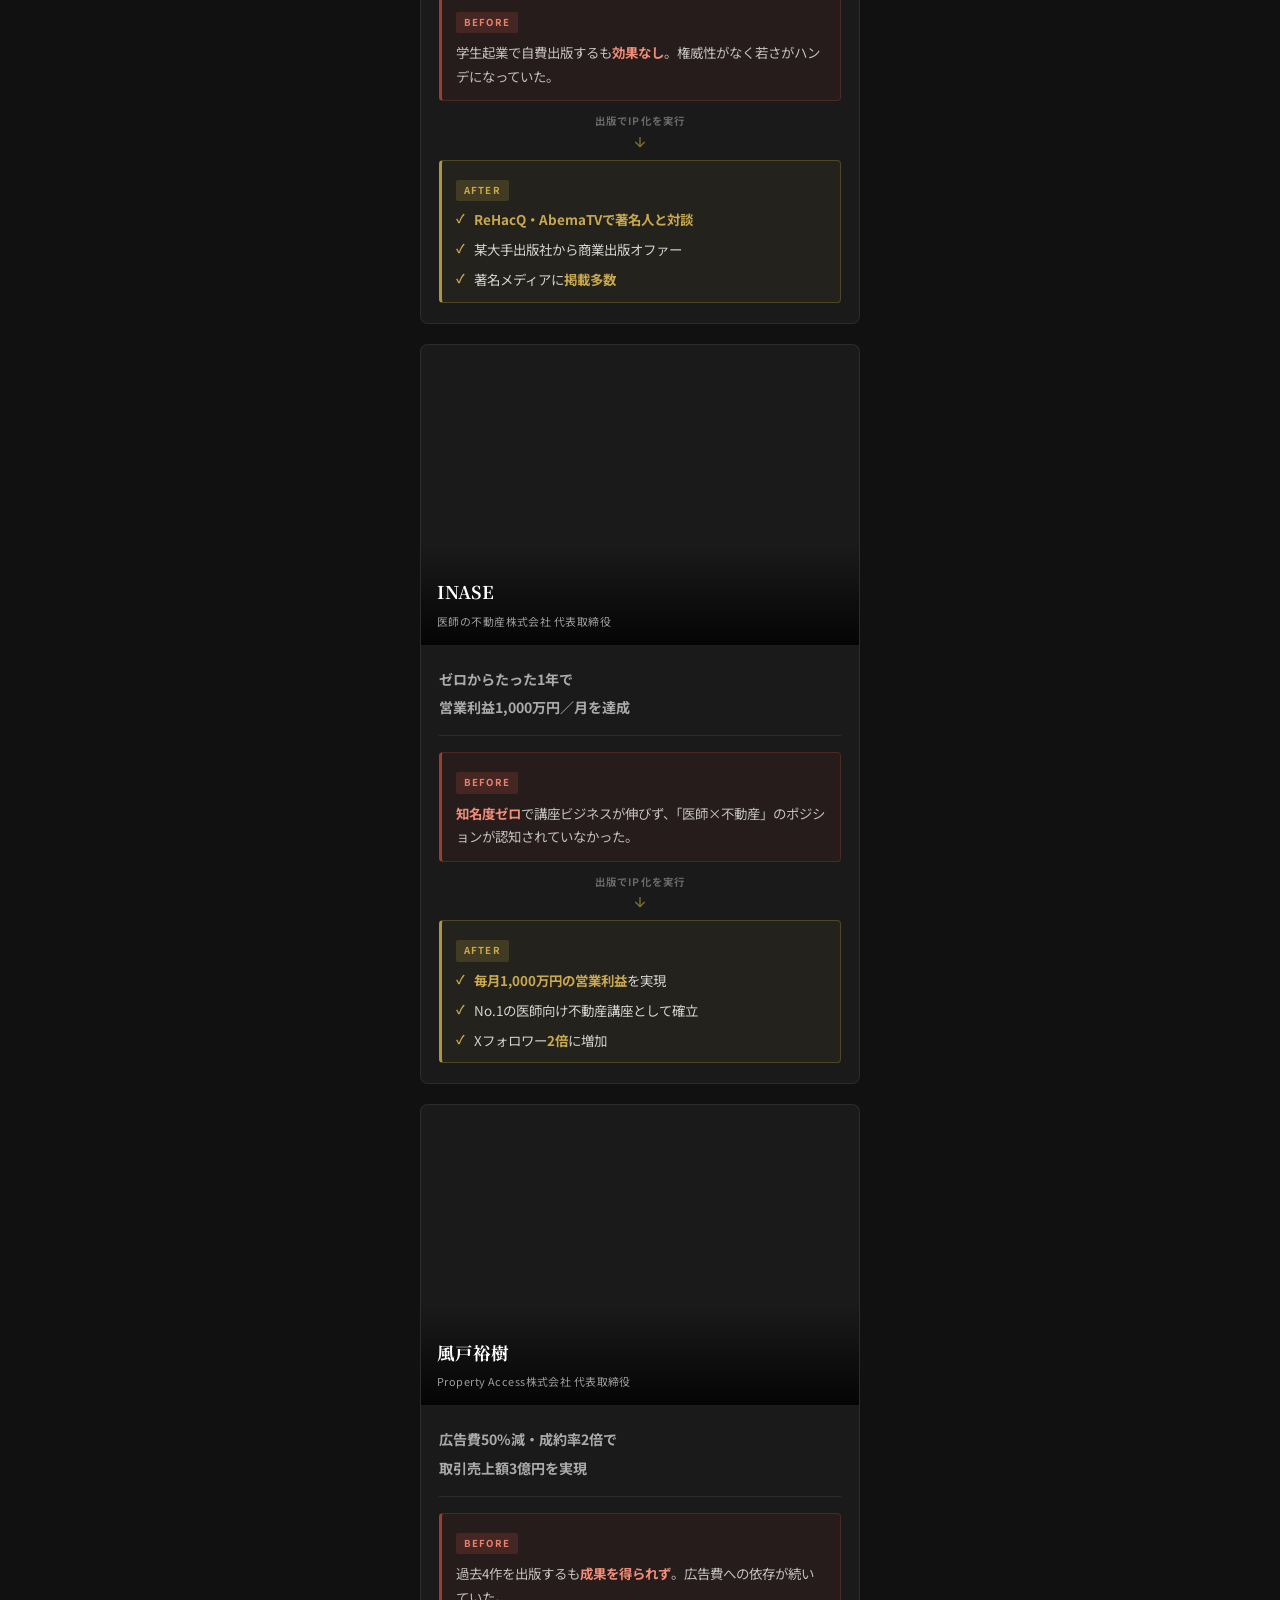
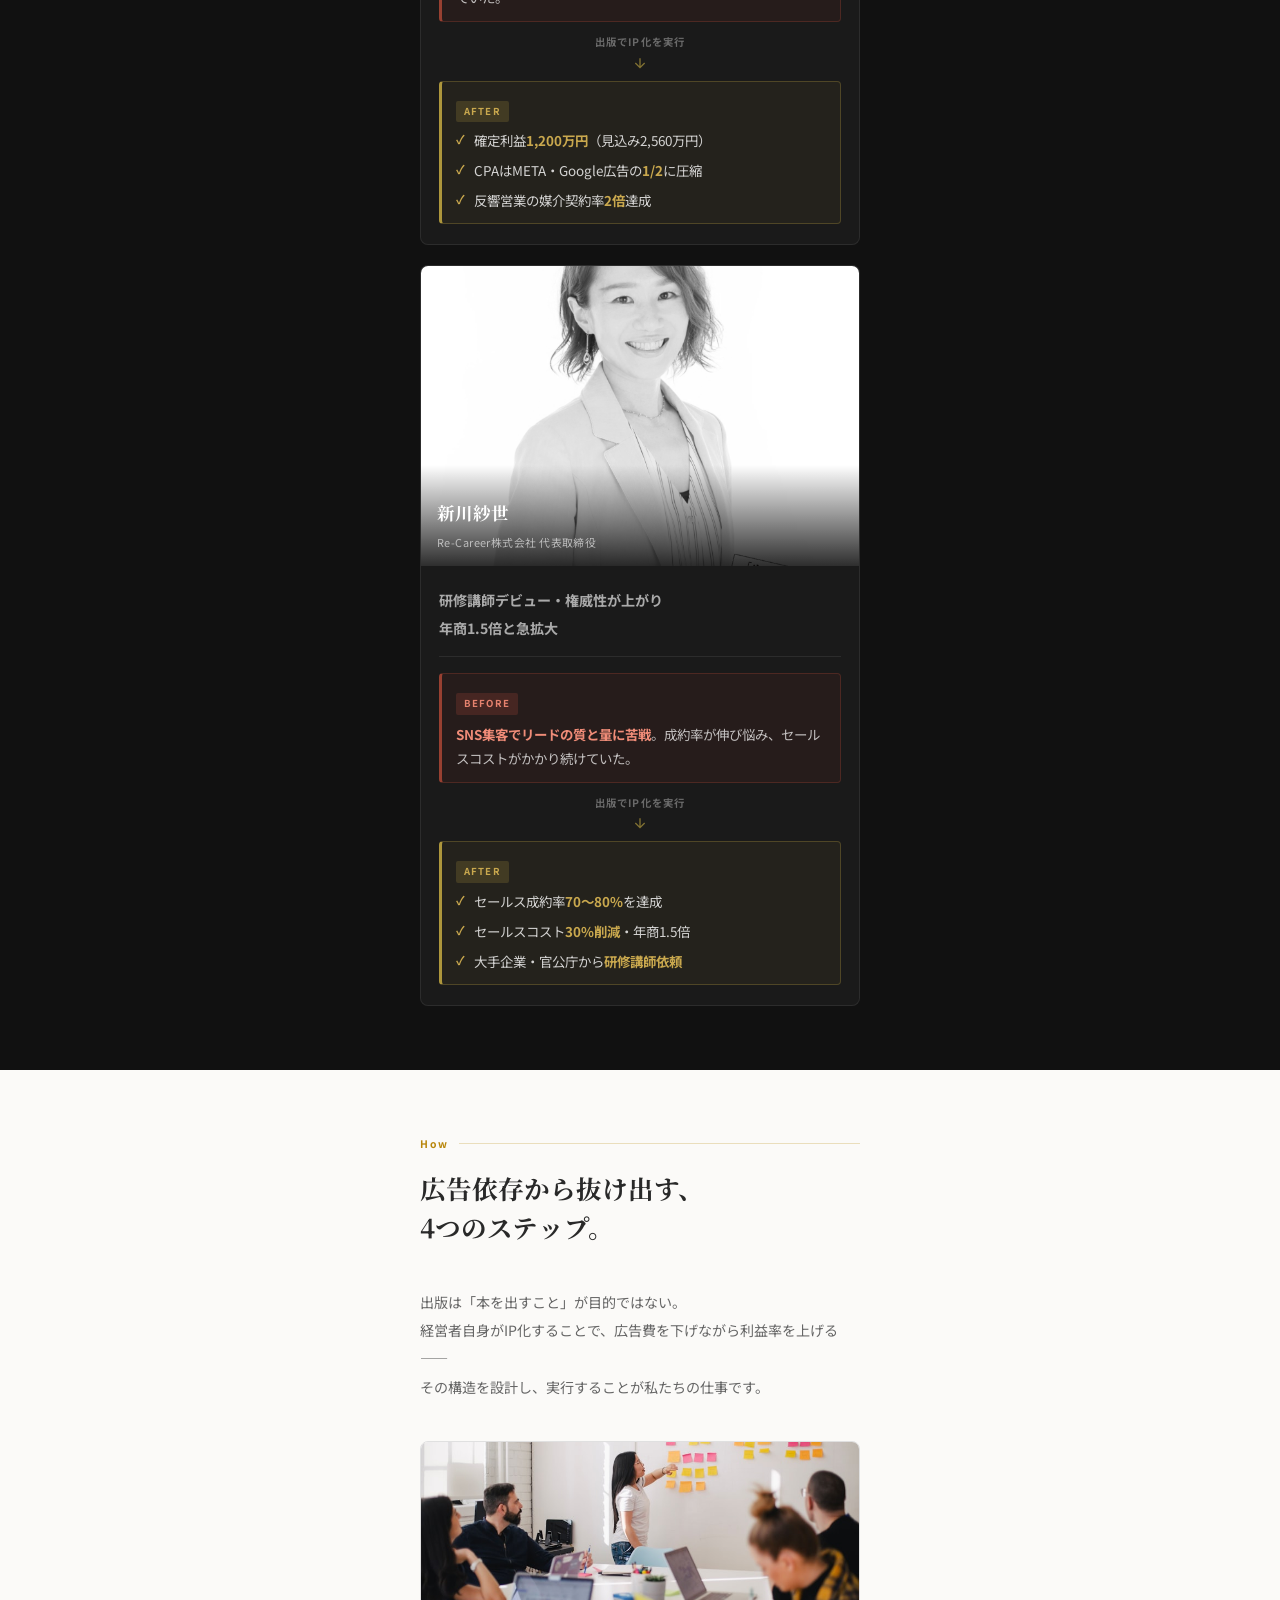
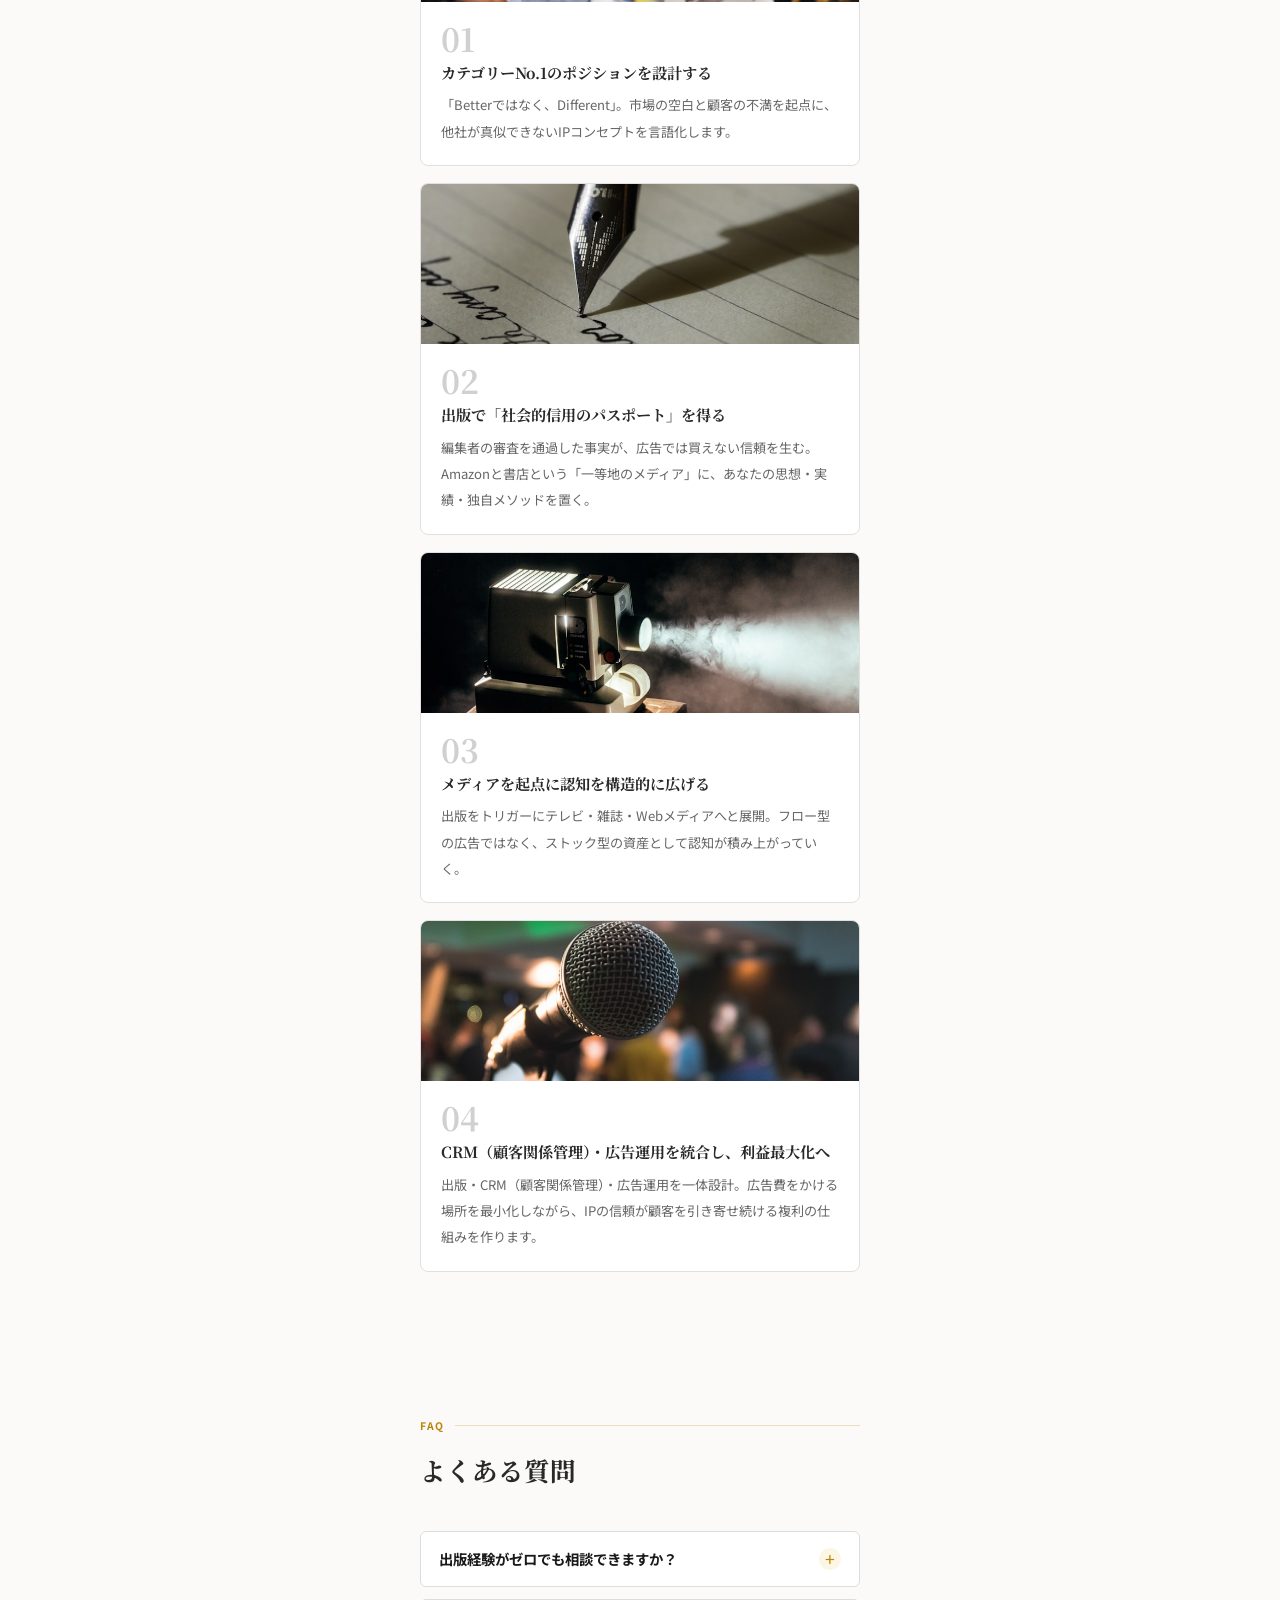
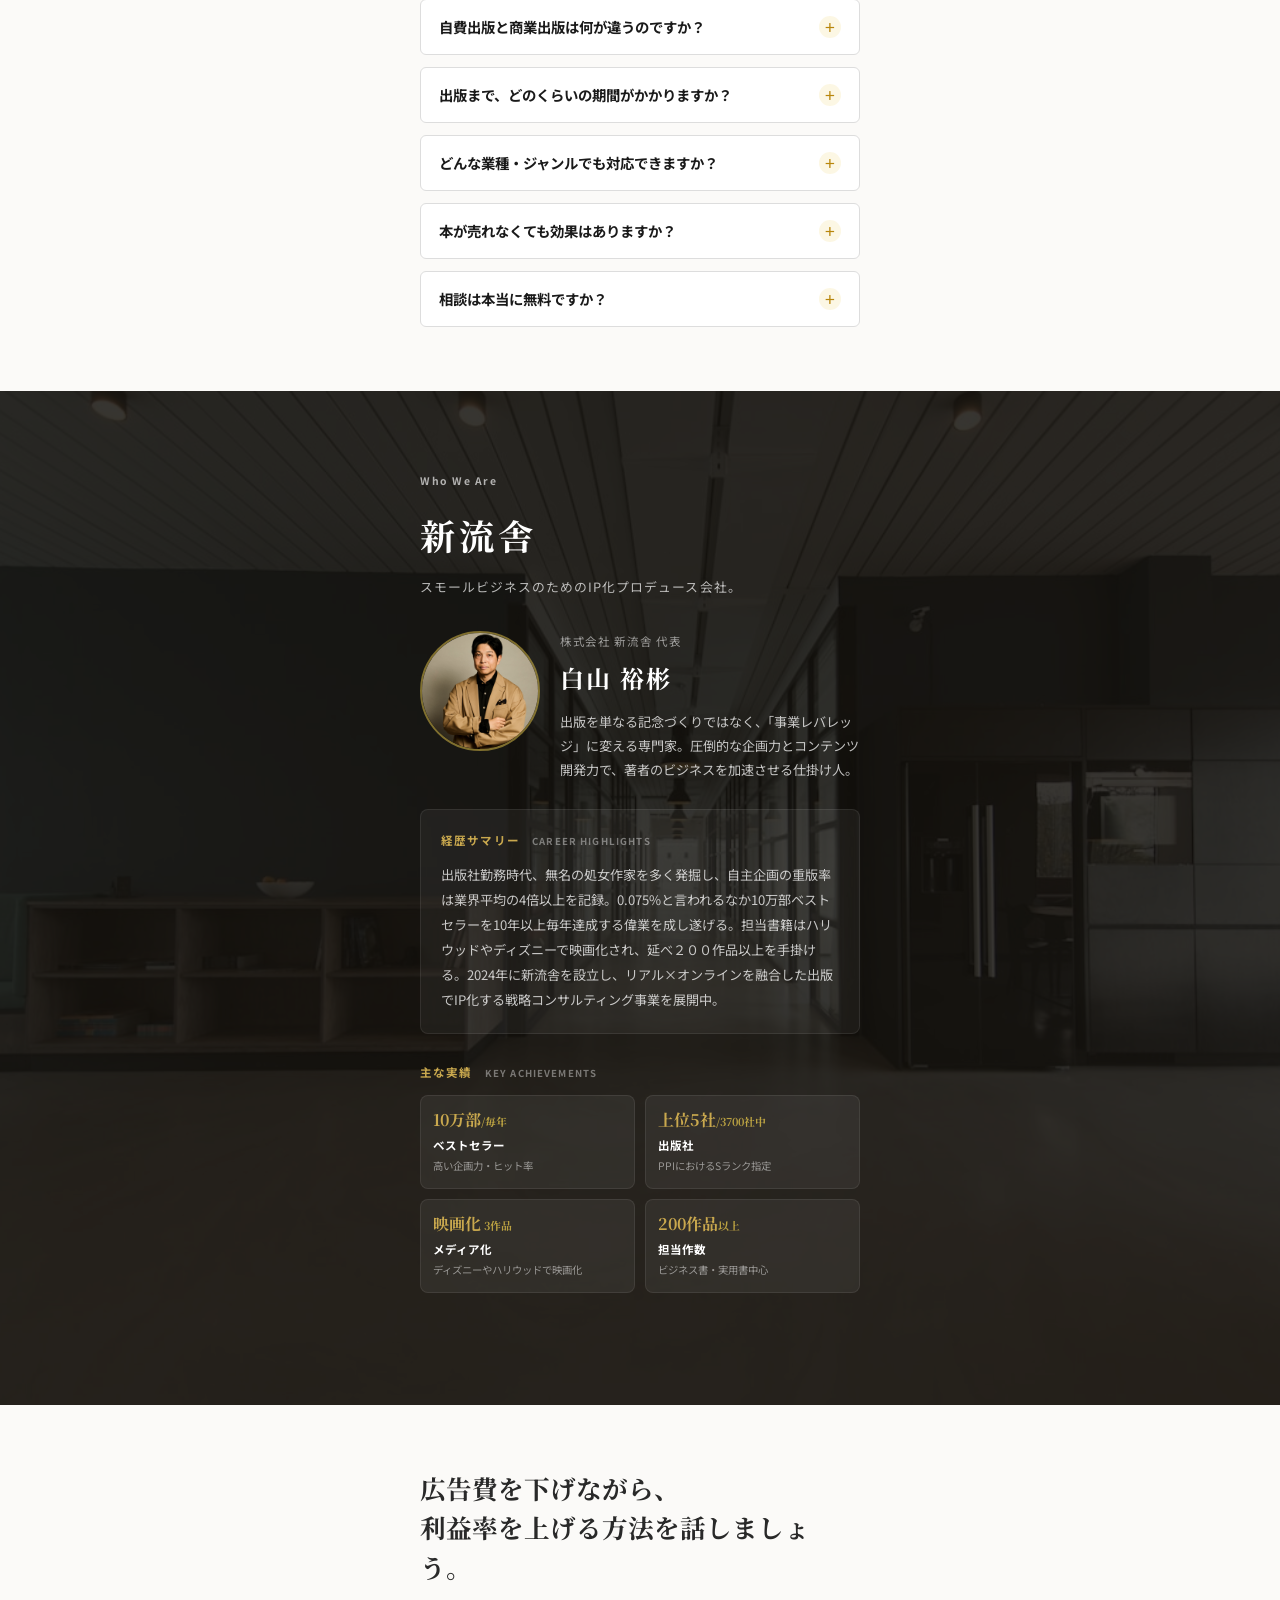
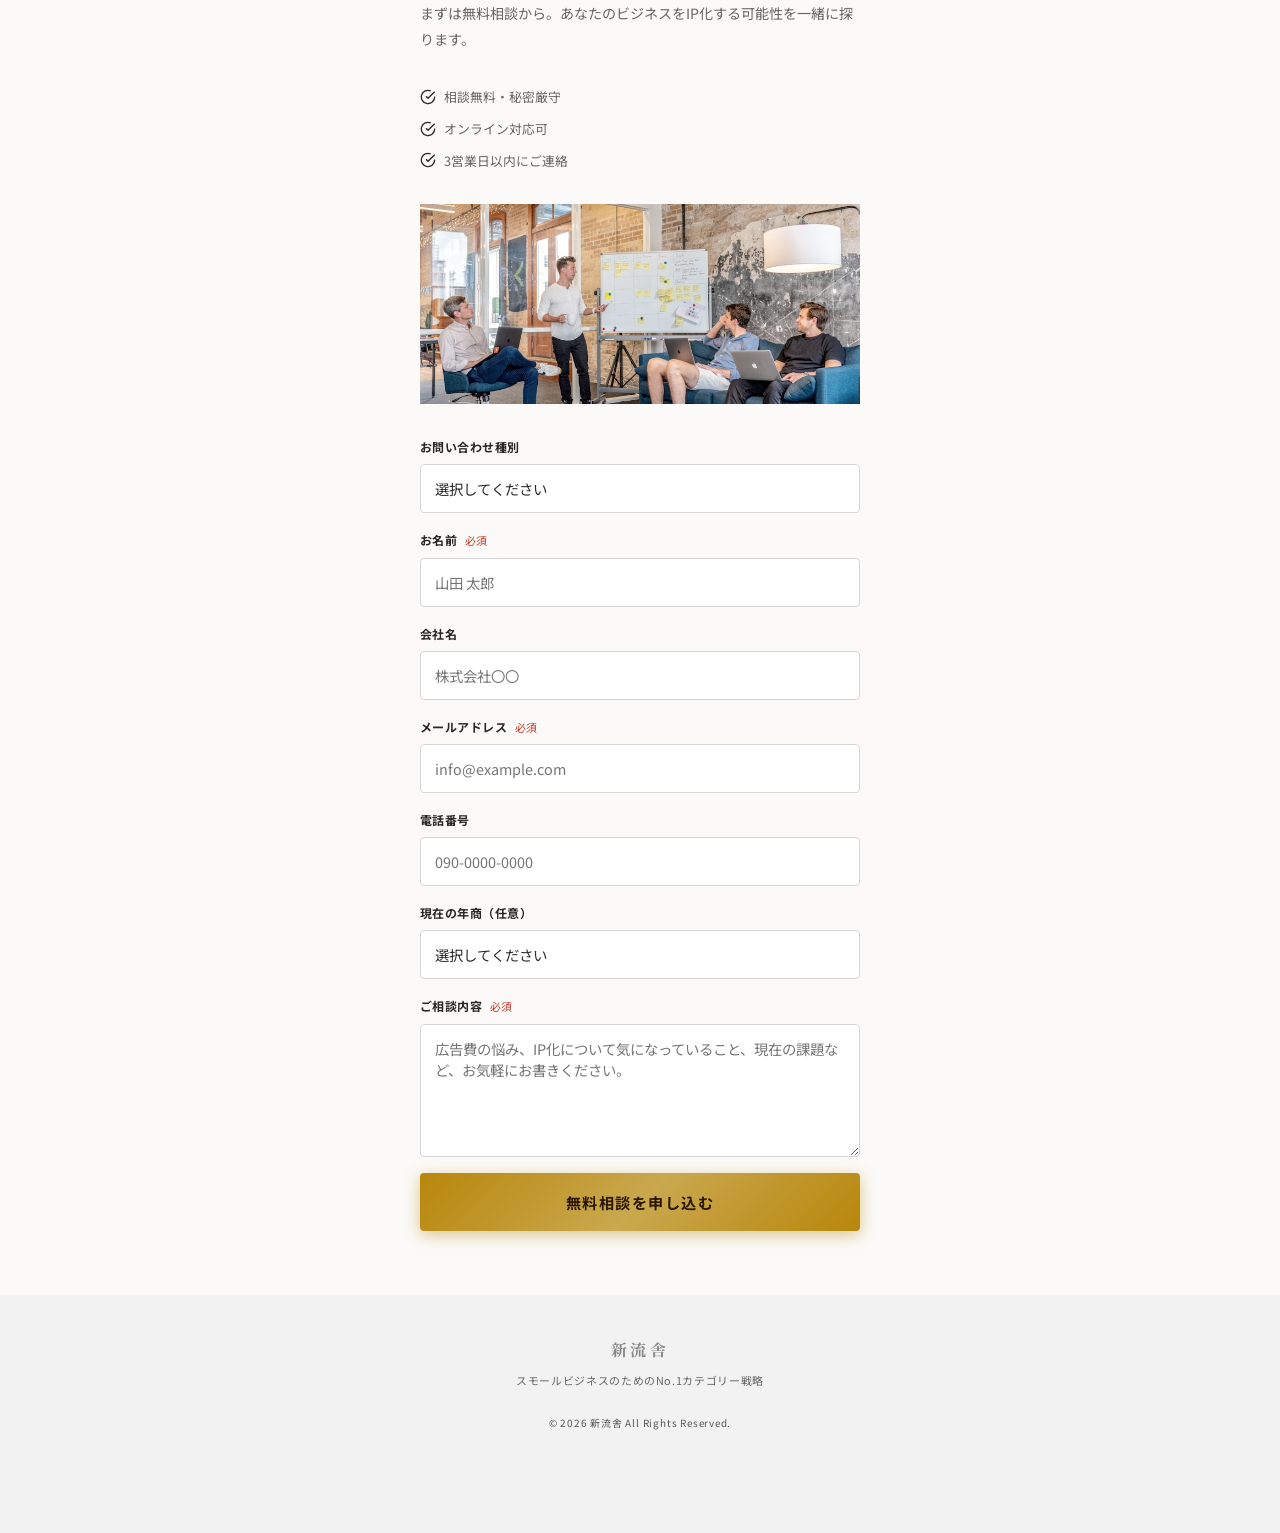
==== commit 41cea0a6: "Update Shiroyama bio across all LPs (movie adaptations + 200+ titles) Co-Authored-By: Claude Opus 4." ====
--- a/v1/index.html
+++ b/v1/index.html
@@ -647,7 +647,7 @@
       <!-- 経歴サマリー -->
       <div class="who-career">
         <p class="who-career-label">経歴サマリー <span>CAREER HIGHLIGHTS</span></p>
-        <p class="who-career-text">出版社勤務時代、無名の処女作家を多く発掘し、自主企画の重版率は業界平均の4倍以上を記録。0.075%と言われるなか10万部ベストセラーを10年以上毎年達成する偉業を成し遂げる。出版社をゼロから上位5社しか入らないSランク指定を受けるまで成長させた実績を持つ（取次契約PPIにおける3700社中）。2024年に新流舎を設立し、リアル×オンラインを融合した出版でIP化する戦略コンサルティング事業を展開中。</p>
+        <p class="who-career-text">出版社勤務時代、無名の処女作家を多く発掘し、自主企画の重版率は業界平均の4倍以上を記録。0.075%と言われるなか10万部ベストセラーを10年以上毎年達成する偉業を成し遂げる。担当書籍はハリウッドやディズニーで映画化され、延べ２００作品以上を手掛ける。2024年に新流舎を設立し、リアル×オンラインを融合した出版でIP化する戦略コンサルティング事業を展開中。</p>
       </div>
 
       <!-- 主な実績 -->
